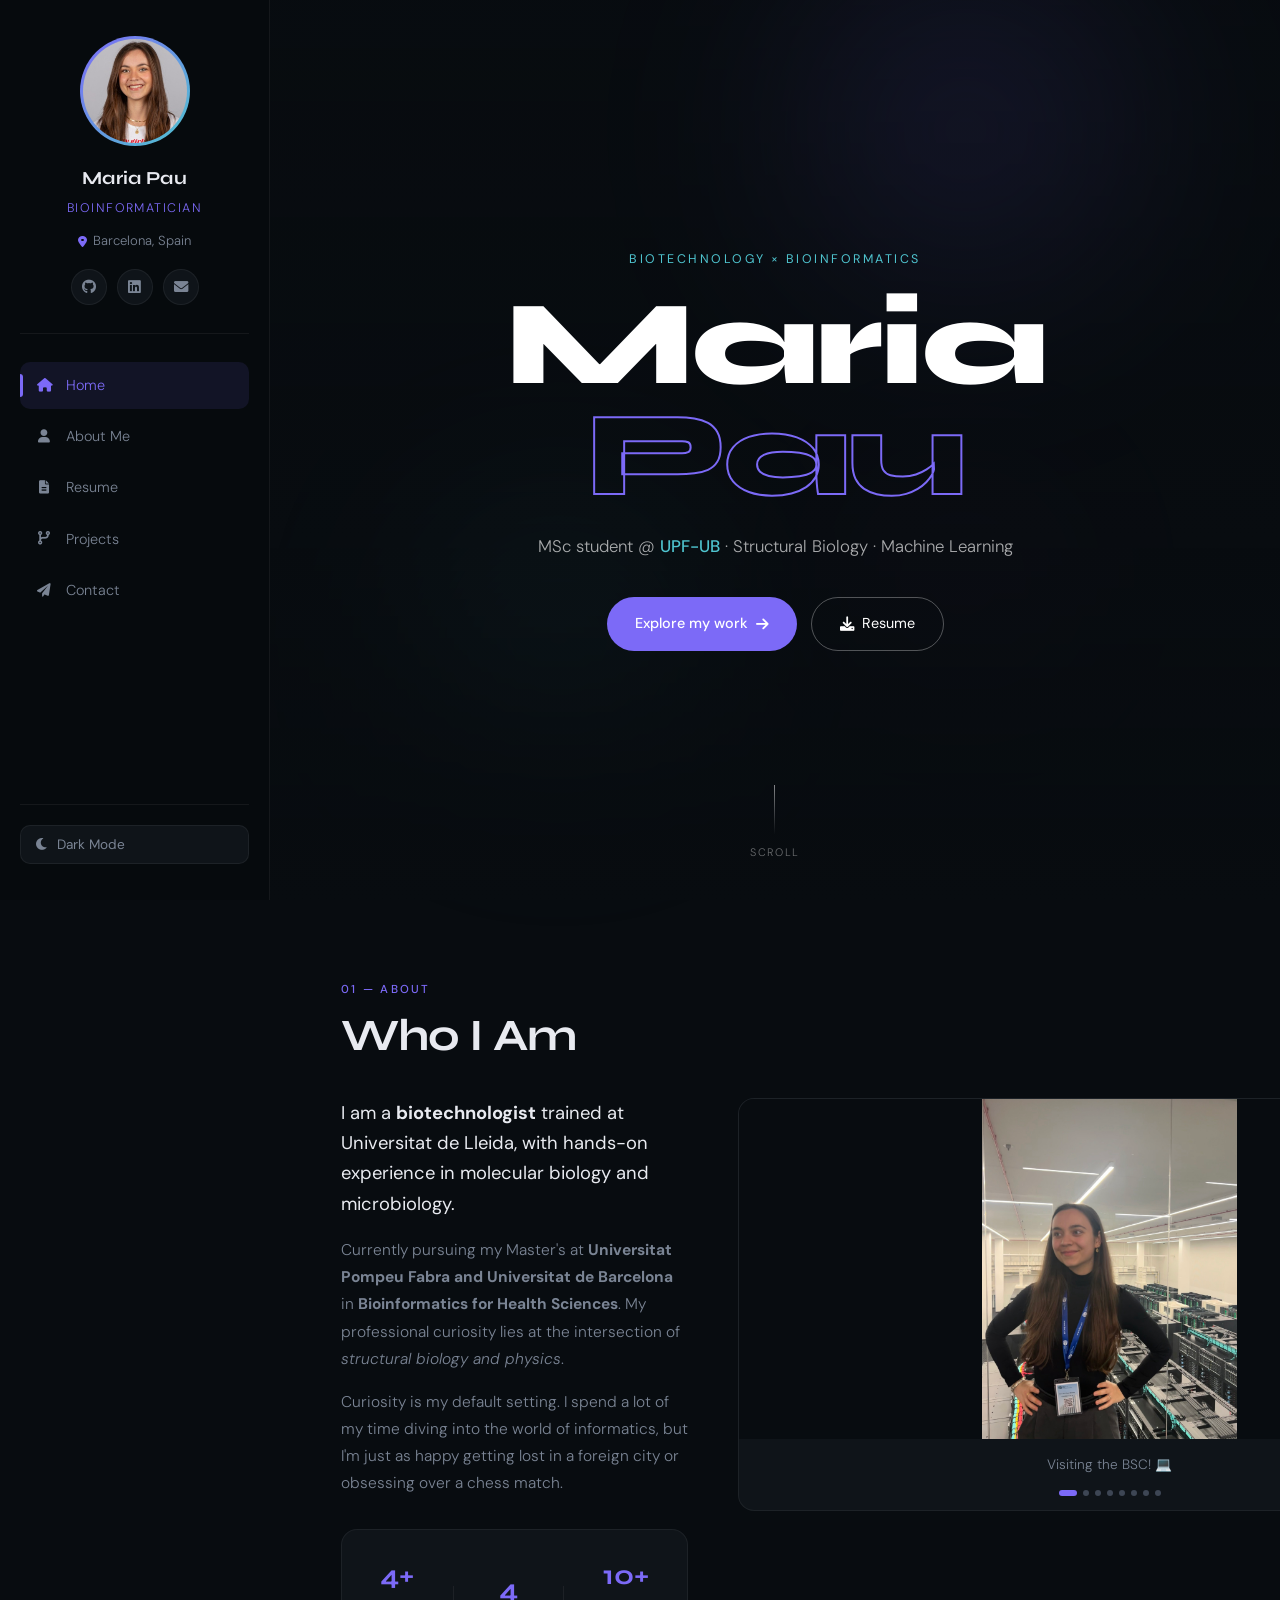
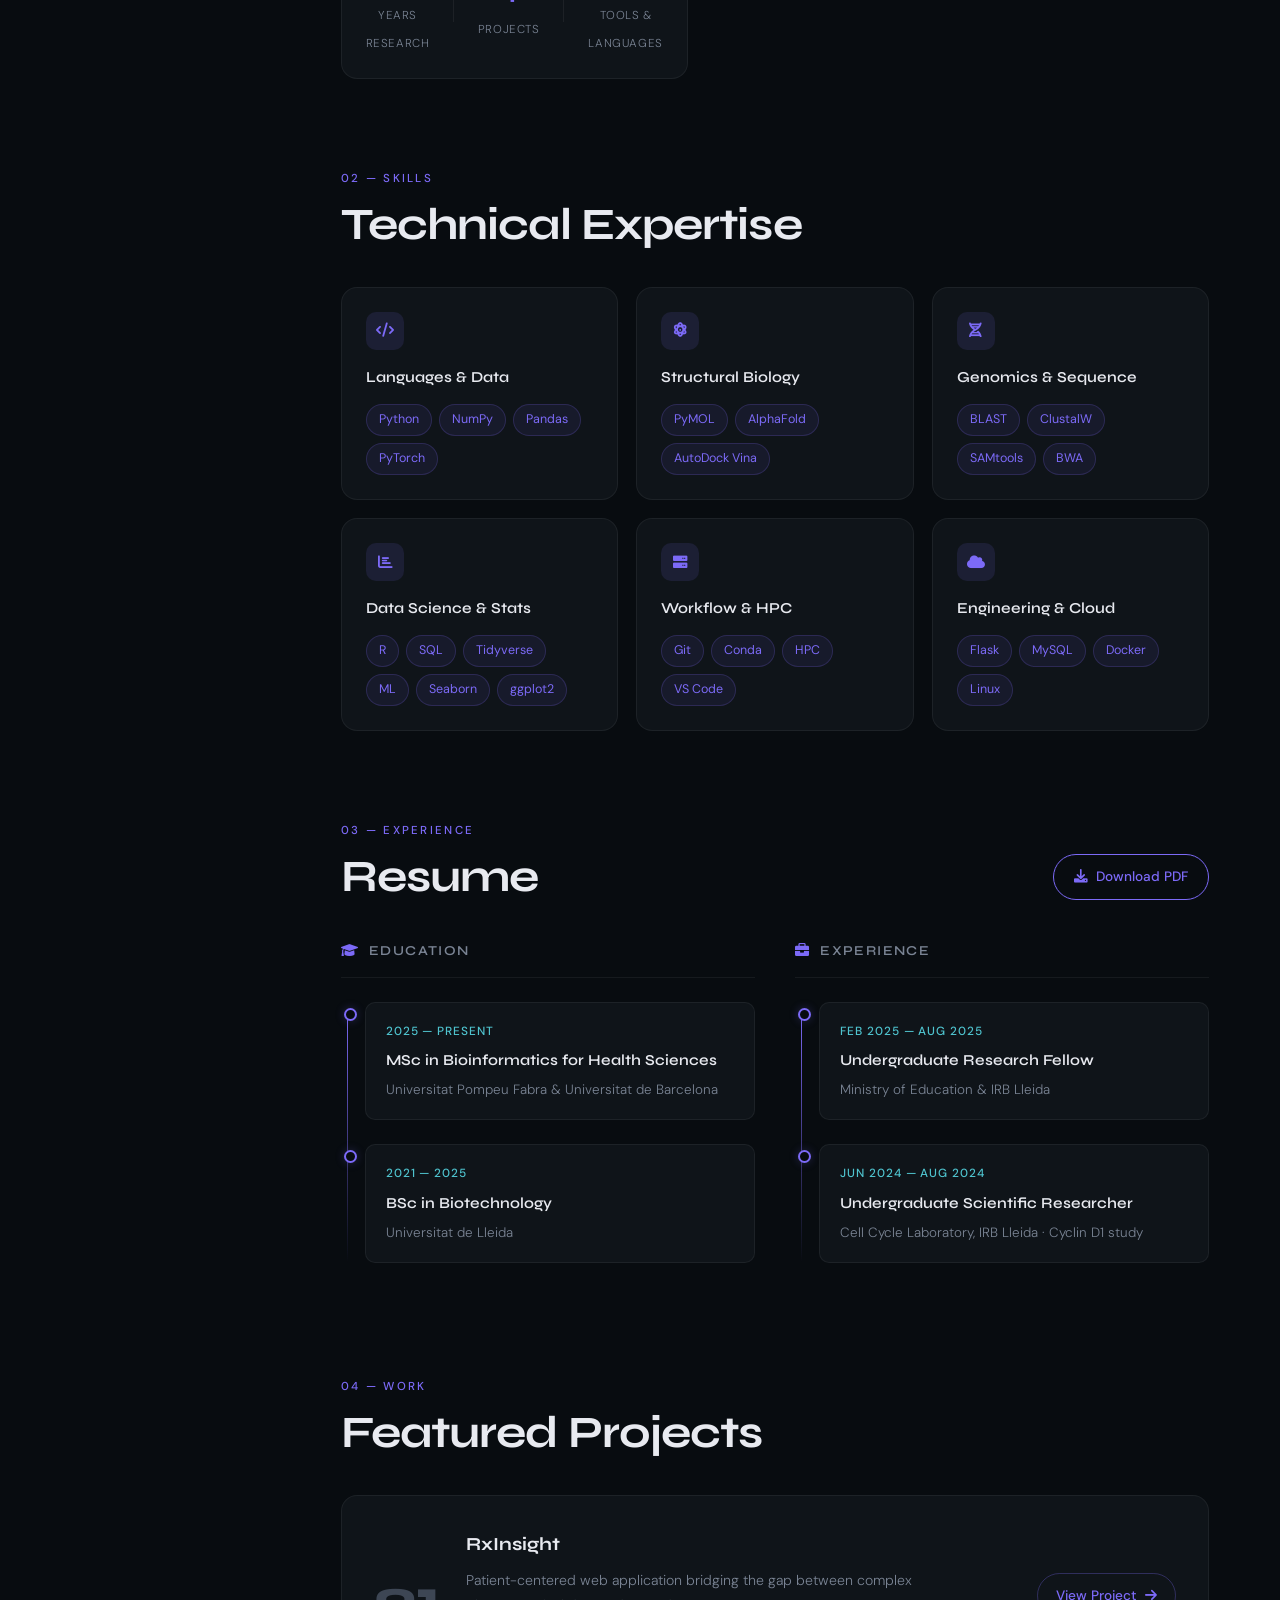
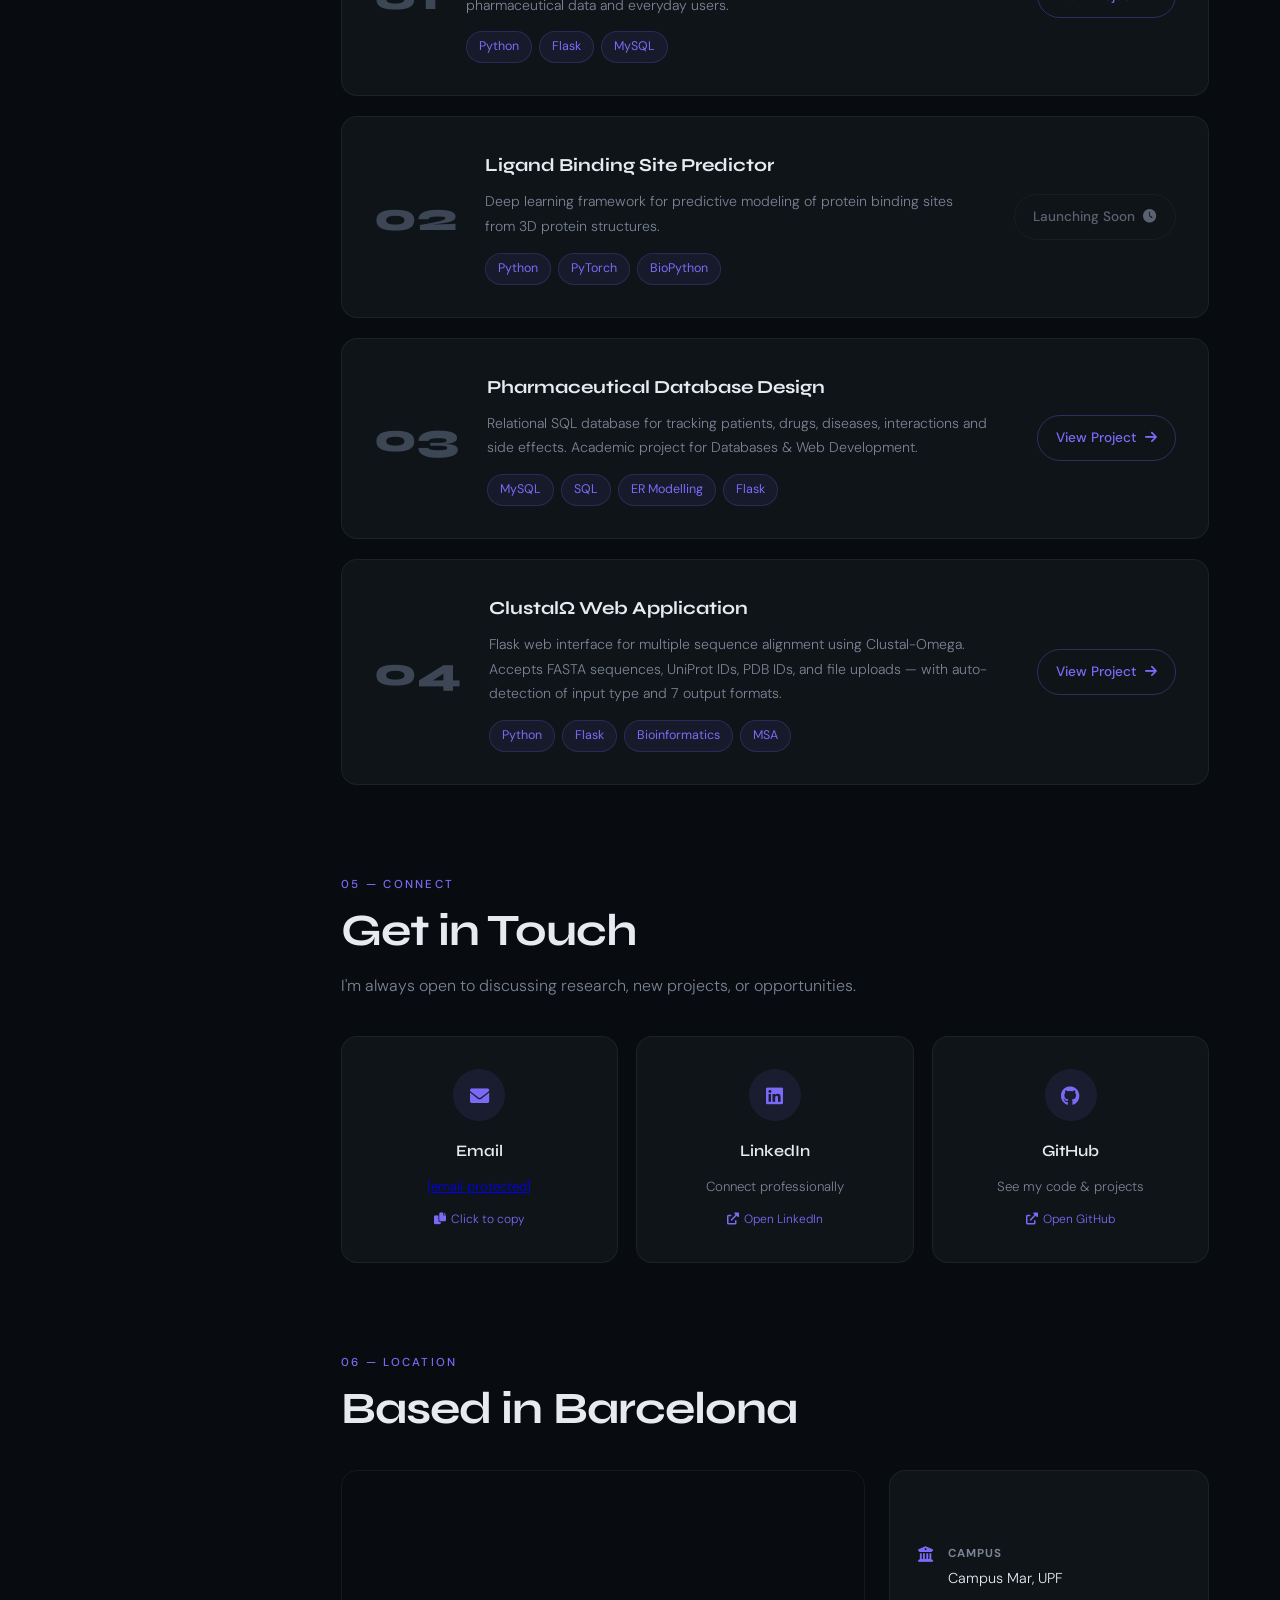
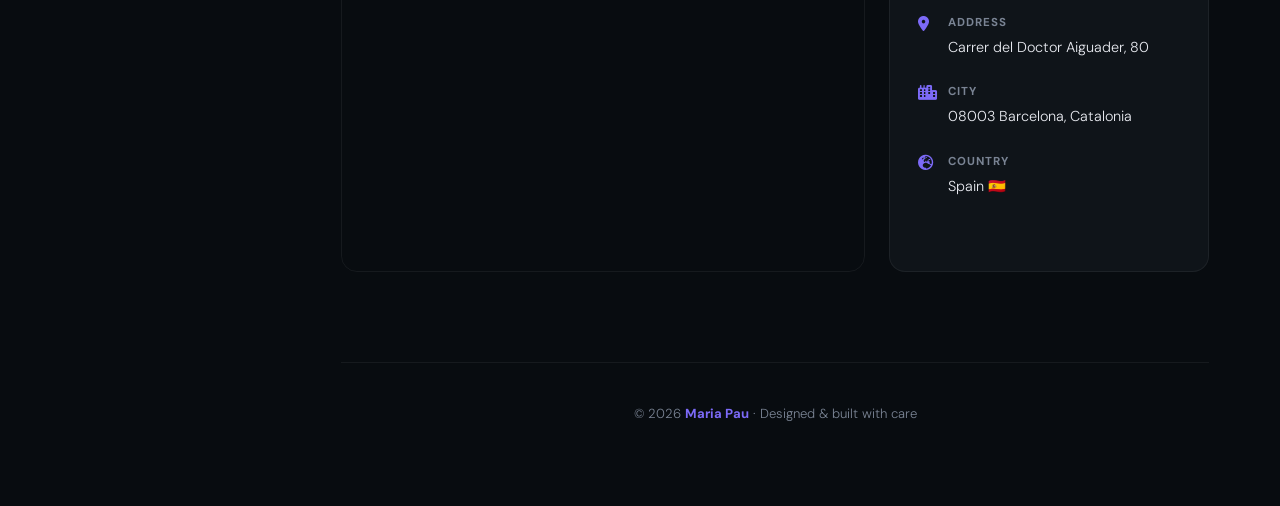
==== portfolio/index.html @ 2af737dd "added the clusta-omega project" ====
<!DOCTYPE html>
<html lang="en">
<head>
    <meta charset="UTF-8">
    <meta name="viewport" content="width=device-width, initial-scale=1">
    <meta name="description" content="Maria Pau - Biotechnologist & Bioinformatician Portfolio">
    <title>Maria Pau | Biotechnologist & Bioinformatician</title>
    <link rel="icon" href="data:image/svg+xml,<svg xmlns=%22http://www.w3.org/2000/svg%22 viewBox=%220 0 100 100%22><text y=%22.9em%22 font-size=%2290%22>🧬</text></svg>">
    <link rel="stylesheet" href="style.css">
    <link rel="stylesheet" href="https://cdnjs.cloudflare.com/ajax/libs/font-awesome/6.0.0/css/all.min.css">
    <link rel="preconnect" href="https://fonts.googleapis.com">
    <link href="https://fonts.googleapis.com/css2?family=Syne:wght@400;600;700;800&family=DM+Sans:ital,wght@0,300;0,400;0,500;1,300&display=swap" rel="stylesheet">
</head>
<body>

    <!-- Ambient background orbs -->
    <div class="bg-orb orb-1"></div>
    <div class="bg-orb orb-2"></div>
    <div class="bg-orb orb-3"></div>

    <aside class="sidebar">
        <div class="sidebar-header">
            <div class="avatar-ring">
                <img src="my-photo.jpg" alt="Maria Pau" class="nav-avatar">
            </div>
            <h2 class="sidebar-name">Maria Pau</h2>
            <p class="sidebar-title">Bioinformatician</p>

            <div class="sidebar-location">
                <i class="fas fa-map-marker-alt"></i>
                <span>Barcelona, Spain</span>
            </div>

            <div class="social-links">
                <a href="https://github.com/MariaPau03" target="_blank" title="GitHub" class="social-btn">
                    <i class="fab fa-github"></i>
                </a>
                <a href="https://linkedin.com/in/mariapau-pijoan-manresa" target="_blank" title="LinkedIn" class="social-btn">
                    <i class="fab fa-linkedin"></i>
                </a>
                <a href="/cdn-cgi/l/email-protection#224f43504b4352435762475a434f524e470c414d4f" title="Email" class="social-btn">
                    <i class="fas fa-envelope"></i>
                </a>
            </div>
        </div>

        <nav class="nav-menu">
            <ul>
                <li><a href="#about" class="nav-link active"><span class="nav-icon"><i class="fas fa-home"></i></span><span class="nav-label">Home</span></a></li>
                <li><a href="#about-bio" class="nav-link"><span class="nav-icon"><i class="fas fa-user"></i></span><span class="nav-label">About Me</span></a></li>
                <li><a href="#resume" class="nav-link"><span class="nav-icon"><i class="fas fa-file-alt"></i></span><span class="nav-label">Resume</span></a></li>
                <li><a href="#projects" class="nav-link"><span class="nav-icon"><i class="fas fa-code-branch"></i></span><span class="nav-label">Projects</span></a></li>
                <li><a href="#contact" class="nav-link"><span class="nav-icon"><i class="fas fa-paper-plane"></i></span><span class="nav-label">Contact</span></a></li>
            </ul>
        </nav>

        <div class="sidebar-footer">
            <button id="theme-toggle" aria-label="Toggle Light Mode">
                <i class="fas fa-moon"></i> <span>Dark Mode</span>
            </button>
        </div>
    </aside>

    <main class="content-area">

        <!-- HERO -->
        <section id="about" class="hero-full">
            <div class="hero-overlay"></div>
            <div class="hero-text-center">
                <div class="hero-eyebrow">Biotechnology × Bioinformatics</div>
                <h1>Maria<br><span class="name-accent">Pau</span></h1>
                <p class="hero-sub">MSc student @ <span class="highlight-text">UPF-UB</span> · Structural Biology · Machine Learning</p>
                <div class="hero-cta-row">
                    <a href="#about-bio" class="cta-primary">Explore my work <i class="fas fa-arrow-right"></i></a>
                    <a href="./Maria_Pau_Resume.pdf" download class="cta-secondary"><i class="fas fa-download"></i> Resume</a>
                </div>
            </div>
            <div class="scroll-indicator">
                <div class="scroll-line"></div>
                <span>scroll</span>
            </div>
        </section>

        <div class="content-wrapper">

            <!-- ABOUT -->
            <section id="about-bio" class="section reveal">
                <div class="section-label">01 — About</div>
                <h2 class="section-title">Who I Am</h2>

                <div class="about-layout">
                    <div class="about-text">
                        <p class="lead-text">I am a <strong>biotechnologist</strong> trained at Universitat de Lleida, with hands-on experience in molecular biology and microbiology.</p>
                        <p>Currently pursuing my Master's at <strong>Universitat Pompeu Fabra and Universitat de Barcelona</strong> in <strong>Bioinformatics for Health Sciences</strong>. My professional curiosity lies at the intersection of <em>structural biology and physics</em>.</p>
                        <p>Curiosity is my default setting. I spend a lot of my time diving into the world of informatics, but I'm just as happy getting lost in a foreign city or obsessing over a chess match.</p>

                        <div class="about-stats">
                            <div class="stat-item">
                                <span class="stat-num">4+</span>
                                <span class="stat-label">Years Research</span>
                            </div>
                            <div class="stat-divider"></div>
                            <div class="stat-item">
                                <span class="stat-num">4</span>
                                <span class="stat-label">Projects</span>
                            </div>
                            <div class="stat-divider"></div>
                            <div class="stat-item">
                                <span class="stat-num">10+</span>
                                <span class="stat-label">Tools & Languages</span>
                            </div>
                        </div>
                    </div>

                    <div class="about-slideshow">
                        <div class="slideshow-container">
                            <div class="slideshow-wrapper" id="slide-track">
                                <div class="mySlides"><img src="BSCs.jpg" alt="BSC"><div class="slide-caption">Visiting the BSC! 💻</div></div>
                                <div class="mySlides"><img src="finland2.jpg" alt="Finland"><div class="slide-caption">Exploring new cities 🇫🇮</div></div>
                                <div class="mySlides"><img src="Sports1.JPG" alt="Trail"><div class="slide-caption">Trail Running 🏃🏽‍♀️</div></div>
                                <div class="mySlides"><img src="Sports3.jpg" alt="10k"><div class="slide-caption">10k race in Manresa</div></div>
                                <div class="mySlides"><img src="class.JPG" alt="Graduation"><div class="slide-caption">Graduation day! 🎓</div></div>
                                <div class="mySlides"><img src="Nature3.jpg" alt="Ordesa"><div class="slide-caption">Cascada de la Cola de Caballo</div></div>
                                <div class="mySlides"><img src="Nature.jpg" alt="Ordesa"><div class="slide-caption">Ordesa y Monte Perdido</div></div>
                                <div class="mySlides"><img src="Natue2.jpg" alt="Mushrooms"><div class="slide-caption">Some cute mushrooms 🍄</div></div>
                            </div>
                            <div class="slide-dots" id="slide-dots"></div>
                        </div>
                    </div>
                </div>
            </section>

            <!-- SKILLS -->
            <section class="section reveal">
                <div class="section-label">02 — Skills</div>
                <h2 class="section-title">Technical Expertise</h2>
                <div class="skills-container">

                    <div class="skill-card">
                        <div class="skill-card-icon"><i class="fas fa-code"></i></div>
                        <h4>Languages & Data</h4>
                        <div class="tags">
                            <span>Python</span><span>NumPy</span><span>Pandas</span><span>PyTorch</span>
                        </div>
                    </div>

                    <div class="skill-card">
                        <div class="skill-card-icon"><i class="fas fa-atom"></i></div>
                        <h4>Structural Biology</h4>
                        <div class="tags">
                            <span>PyMOL</span><span>AlphaFold</span><span>AutoDock Vina</span>
                        </div>
                    </div>

                    <div class="skill-card">
                        <div class="skill-card-icon"><i class="fas fa-dna"></i></div>
                        <h4>Genomics & Sequence</h4>
                        <div class="tags">
                            <span>BLAST</span><span>ClustalW</span><span>SAMtools</span><span>BWA</span>
                        </div>
                    </div>

                    <div class="skill-card">
                        <div class="skill-card-icon"><i class="fas fa-chart-bar"></i></div>
                        <h4>Data Science & Stats</h4>
                        <div class="tags">
                            <span>R</span><span>SQL</span><span>Tidyverse</span><span>ML</span><span>Seaborn</span><span>ggplot2</span>
                        </div>
                    </div>

                    <div class="skill-card">
                        <div class="skill-card-icon"><i class="fas fa-server"></i></div>
                        <h4>Workflow & HPC</h4>
                        <div class="tags">
                            <span>Git</span><span>Conda</span><span>HPC</span><span>VS Code</span>
                        </div>
                    </div>

                    <div class="skill-card">
                        <div class="skill-card-icon"><i class="fas fa-cloud"></i></div>
                        <h4>Engineering & Cloud</h4>
                        <div class="tags">
                            <span>Flask</span><span>MySQL</span><span>Docker</span><span>Linux</span>
                        </div>
                    </div>

                </div>
            </section>

            <!-- RESUME -->
            <section id="resume" class="section reveal">
                <div class="section-label">03 — Experience</div>
                <div class="section-header-row">
                    <h2 class="section-title">Resume</h2>
                    <a href="./Maria_Pau_Resume.pdf" target="_blank" download class="download-btn">
                        <i class="fas fa-download"></i> Download PDF
                    </a>
                </div>

                <div class="resume-grid">
                    <div class="resume-column">
                        <h3 class="resume-category"><i class="fas fa-graduation-cap"></i> Education</h3>
                        <div class="timeline">
                            <div class="timeline-item">
                                <div class="timeline-dot"></div>
                                <div class="timeline-content">
                                    <span class="timeline-date">2025 — Present</span>
                                    <h4>MSc in Bioinformatics for Health Sciences</h4>
                                    <p>Universitat Pompeu Fabra & Universitat de Barcelona</p>
                                </div>
                            </div>
                            <div class="timeline-item">
                                <div class="timeline-dot"></div>
                                <div class="timeline-content">
                                    <span class="timeline-date">2021 — 2025</span>
                                    <h4>BSc in Biotechnology</h4>
                                    <p>Universitat de Lleida</p>
                                </div>
                            </div>
                        </div>
                    </div>

                    <div class="resume-column">
                        <h3 class="resume-category"><i class="fas fa-briefcase"></i> Experience</h3>
                        <div class="timeline">
                            <div class="timeline-item">
                                <div class="timeline-dot"></div>
                                <div class="timeline-content">
                                    <span class="timeline-date">Feb 2025 — Aug 2025</span>
                                    <h4>Undergraduate Research Fellow</h4>
                                    <p>Ministry of Education & IRB Lleida</p>
                                </div>
                            </div>
                            <div class="timeline-item">
                                <div class="timeline-dot"></div>
                                <div class="timeline-content">
                                    <span class="timeline-date">Jun 2024 — Aug 2024</span>
                                    <h4>Undergraduate Scientific Researcher</h4>
                                    <p>Cell Cycle Laboratory, IRB Lleida · Cyclin D1 study</p>
                                </div>
                            </div>
                        </div>
                    </div>
                </div>
            </section>

            <!-- PROJECTS -->
            <section id="projects" class="section reveal">
                <div class="section-label">04 — Work</div>
                <h2 class="section-title">Featured Projects</h2>

                <div class="project-grid">
                    <a href="project-rxinsight.html" class="project-card project-card--link">
                        <div class="project-number">01</div>
                        <div class="project-body">
                            <h3>RxInsight</h3>
                            <p>Patient-centered web application bridging the gap between complex pharmaceutical data and everyday users.</p>
                            <div class="tags">
                                <span>Python</span><span>Flask</span><span>MySQL</span>
                            </div>
                        </div>
                        <span class="project-link">View Project <i class="fas fa-arrow-right"></i></span>
                    </a>

                    <a href="project-ligand.html" class="project-card project-card--link">
                        <div class="project-number">02</div>
                        <div class="project-body">
                            <h3>Ligand Binding Site Predictor</h3>
                            <p>Deep learning framework for predictive modeling of protein binding sites from 3D protein structures.</p>
                            <div class="tags">
                                <span>Python</span><span>PyTorch</span><span>BioPython</span>
                            </div>
                        </div>
                        <span class="project-link project-soon">Launching Soon <i class="fas fa-clock"></i></span>
                    </a>

                    <a href="project-database.html" class="project-card project-card--link">
                        <div class="project-number">03</div>
                        <div class="project-body">
                            <h3>Pharmaceutical Database Design</h3>
                            <p>Relational SQL database for tracking patients, drugs, diseases, interactions and side effects. Academic project for Databases &amp; Web Development.</p>
                            <div class="tags">
                                <span>MySQL</span><span>SQL</span><span>ER Modelling</span><span>Flask</span>
                            </div>
                        </div>
                        <span class="project-link">View Project <i class="fas fa-arrow-right"></i></span>
                    </a>

                    <a href="project-clustal.html" class="project-card project-card--link">
                        <div class="project-number">04</div>
                        <div class="project-body">
                            <h3>ClustalΩ Web Application</h3>
                            <p>Flask web interface for multiple sequence alignment using Clustal-Omega. Accepts FASTA sequences, UniProt IDs, PDB IDs, and file uploads — with auto-detection of input type and 7 output formats.</p>
                            <div class="tags">
                                <span>Python</span><span>Flask</span><span>Bioinformatics</span><span>MSA</span>
                            </div>
                        </div>
                        <span class="project-link">View Project <i class="fas fa-arrow-right"></i></span>
                    </a>
                </div>
            </section>

            <!-- CONTACT -->
            <section id="contact" class="section reveal">
                <div class="section-label">05 — Connect</div>
                <h2 class="section-title">Get in Touch</h2>
                <p class="section-sub">I'm always open to discussing research, new projects, or opportunities.</p>

                <div class="contact-grid">
                    <div class="contact-card" onclick="copyEmail()" id="copy-card" style="cursor:pointer;">
                        <div class="contact-icon"><i class="fas fa-envelope"></i></div>
                        <h3>Email</h3>
                        <p id="email-address"><a href="/cdn-cgi/l/email-protection" class="__cf_email__" data-cfemail="92fff3e0fbf3e2f3e7bce2fbf8fdf3fcd2f5fff3fbfebcf1fdff">[email&#160;protected]</a></p>
                        <span class="copy-hint"><i class="fas fa-copy"></i> Click to copy</span>
                    </div>

                    <a href="https://linkedin.com/in/mariapau-pijoan-manresa" target="_blank" class="contact-card">
                        <div class="contact-icon"><i class="fab fa-linkedin"></i></div>
                        <h3>LinkedIn</h3>
                        <p>Connect professionally</p>
                        <span class="copy-hint"><i class="fas fa-external-link-alt"></i> Open LinkedIn</span>
                    </a>

                    <a href="https://github.com/MariaPau03" target="_blank" class="contact-card">
                        <div class="contact-icon"><i class="fab fa-github"></i></div>
                        <h3>GitHub</h3>
                        <p>See my code & projects</p>
                        <span class="copy-hint"><i class="fas fa-external-link-alt"></i> Open GitHub</span>
                    </a>
                </div>
            </section>

            <!-- LOCATION -->
            <section id="location" class="section reveal">
                <div class="section-label">06 — Location</div>
                <h2 class="section-title">Based in Barcelona</h2>

                <div class="location-container">
                    <div class="map-box">
                        <iframe
                            src="https://www.google.com/maps/embed?pb=!1m18!1m12!1m3!1d5987.055779157803!2d2.193996500000005!3d41.38434090000002!2m3!1f0!2f0!3f0!3m2!1i1024!2i768!4f13.1!3m3!1m2!1s0x12a4a3066fae4383%3A0x3eaa5510860b1d90!2sCampus%20Universitari%20Mar!5e0!3m2!1sca!2ses!4v1771239968790!5m2!1sca!2ses"
                            width="100%"
                            height="400"
                            style="border:0;"
                            allowfullscreen=""
                            loading="lazy"
                            referrerpolicy="no-referrer-when-downgrade">
                        </iframe>
                    </div>

                    <div class="address-card">
                        <div class="address-item">
                            <i class="fas fa-university"></i>
                            <div>
                                <h4>Campus</h4>
                                <p>Campus Mar, UPF</p>
                            </div>
                        </div>
                        <div class="address-item">
                            <i class="fas fa-map-marker-alt"></i>
                            <div>
                                <h4>Address</h4>
                                <p>Carrer del Doctor Aiguader, 80</p>
                            </div>
                        </div>
                        <div class="address-item">
                            <i class="fas fa-city"></i>
                            <div>
                                <h4>City</h4>
                                <p>08003 Barcelona, Catalonia</p>
                            </div>
                        </div>
                        <div class="address-item">
                            <i class="fas fa-globe-europe"></i>
                            <div>
                                <h4>Country</h4>
                                <p>Spain 🇪🇸</p>
                            </div>
                        </div>
                    </div>
                </div>
            </section>

            <footer class="footer">
                <p>© 2026 <strong>Maria Pau</strong> · Designed &amp; built with care</p>
            </footer>

        </div><!-- end content-wrapper -->
    </main>

    <script src="script.js"></script>
</body>
</html>
---- portfolio/style.css ----
@import url('https://fonts.googleapis.com/css2?family=Syne:wght@400;600;700;800&family=DM+Sans:ital,opsz,wght@0,9..40,300;0,9..40,400;0,9..40,500;1,9..40,300&display=swap');

/* =============================================
   MARIA PAU — PORTFOLIO STYLESHEET
   Aesthetic: Refined dark science / editorial
   Fonts: Syne (display) + DM Sans (body)
============================================= */

/* 1. Variables & Reset */
:root {
    --bg: #080c10;
    --sidebar-bg: #060a0d;
    --card-bg: #0f1419;
    --card-border: rgba(255,255,255,0.06);
    --accent: #7c6af7;
    --accent-2: #4fc4cf;
    --accent-glow: rgba(124, 106, 247, 0.25);
    --accent-glow-2: rgba(79, 196, 207, 0.15);
    --text: #e8eaf0;
    --text-dim: #7a8494;
    --text-dimmer: #3d4654;
    --sidebar-w: 270px;
    --radius: 16px;
    --radius-sm: 10px;
    --transition: 0.3s cubic-bezier(0.4, 0, 0.2, 1);
}

.light-theme {
    --bg: #f2f4f8;
    --sidebar-bg: #e8eaf0;
    --card-bg: #ffffff;
    --card-border: rgba(0,0,0,0.07);
    --text: #111418;
    --text-dim: #555e6e;
    --text-dimmer: #b0b8c6;
    --accent-glow: rgba(124, 106, 247, 0.12);
}


*, *::before, *::after { margin: 0; padding: 0; box-sizing: border-box; }

html { scroll-behavior: smooth; }

body {
    background-color: var(--bg);
    color: var(--text);
    font-family: 'DM Sans', sans-serif;
    font-weight: 300;
    line-height: 1.75;
    display: flex;
    min-height: 100vh;
    overflow-x: hidden;
    transition: background-color 0.4s, color 0.4s;
}

/* 2. Ambient Orbs */
.bg-orb {
    position: fixed;
    border-radius: 50%;
    filter: blur(90px);
    pointer-events: none;
    z-index: 0;
    opacity: 0.35;
    transition: opacity 0.4s;
}
.orb-1 { width: 500px; height: 500px; background: radial-gradient(circle, var(--accent) 0%, transparent 70%); top: -120px; right: 5%; }
.orb-2 { width: 350px; height: 350px; background: radial-gradient(circle, var(--accent-2) 0%, transparent 70%); bottom: 10%; left: 30%; }
.orb-3 { width: 250px; height: 250px; background: radial-gradient(circle, #e040fb 0%, transparent 70%); top: 50%; right: 15%; opacity: 0.15; }
.light-theme .bg-orb { opacity: 0.12; }

/* 3. Sidebar */
.sidebar {
    width: var(--sidebar-w);
    height: 100vh;
    background: var(--sidebar-bg);
    position: fixed;
    top: 0; left: 0;
    border-right: 1px solid var(--card-border);
    padding: 36px 20px;
    display: flex;
    flex-direction: column;
    z-index: 100;
    transition: background 0.4s;
}

.sidebar-header {
    text-align: center;
    padding-bottom: 28px;
    border-bottom: 1px solid var(--card-border);
}

.avatar-ring {
    width: 110px;
    height: 110px;
    border-radius: 50%;
    padding: 3px;
    background: linear-gradient(135deg, var(--accent), var(--accent-2));
    margin: 0 auto 16px;
}
.nav-avatar {
    width: 100%;
    height: 100%;
    border-radius: 50%;
    object-fit: cover;
    display: block;
    background: var(--card-bg);
}

.sidebar-name {
    font-family: 'Syne', sans-serif;
    font-weight: 700;
    font-size: 1.15rem;
    letter-spacing: 0.02em;
    color: var(--text);
}

.sidebar-title {
    font-size: 0.78rem;
    color: var(--accent);
    letter-spacing: 0.12em;
    text-transform: uppercase;
    margin: 4px 0 10px;
}

.sidebar-location {
    display: flex;
    align-items: center;
    justify-content: center;
    gap: 6px;
    color: var(--text-dim);
    font-size: 0.82rem;
    margin-bottom: 16px;
}
.sidebar-location i { color: var(--accent); font-size: 0.75rem; }

.social-links {
    display: flex;
    justify-content: center;
    gap: 10px;
}
.social-btn {
    width: 36px;
    height: 36px;
    display: flex;
    align-items: center;
    justify-content: center;
    border-radius: 50%;
    background: var(--card-bg);
    border: 1px solid var(--card-border);
    color: var(--text-dim);
    font-size: 0.9rem;
    text-decoration: none;
    transition: var(--transition);
}
.social-btn:hover {
    background: var(--accent);
    color: white;
    border-color: transparent;
    transform: translateY(-2px);
    box-shadow: 0 4px 14px var(--accent-glow);
}

/* Nav */
.nav-menu { flex: 1; padding-top: 28px; }
.nav-menu ul { list-style: none; display: flex; flex-direction: column; gap: 4px; }
.nav-link {
    text-decoration: none;
    color: var(--text-dim);
    display: flex;
    align-items: center;
    gap: 12px;
    padding: 11px 14px;
    border-radius: var(--radius-sm);
    transition: var(--transition);
    font-size: 0.9rem;
    position: relative;
}
.nav-link .nav-icon {
    width: 20px;
    text-align: center;
    font-size: 0.85rem;
}
.nav-link:hover, .nav-link.active {
    background: rgba(124, 106, 247, 0.1);
    color: var(--accent);
}
.nav-link.active::before {
    content: '';
    position: absolute;
    left: 0;
    top: 25%;
    height: 50%;
    width: 3px;
    background: var(--accent);
    border-radius: 0 3px 3px 0;
}

.sidebar-footer { padding-top: 20px; border-top: 1px solid var(--card-border); }
#theme-toggle {
    width: 100%;
    background: var(--card-bg);
    border: 1px solid var(--card-border);
    color: var(--text-dim);
    padding: 10px 14px;
    border-radius: var(--radius-sm);
    cursor: pointer;
    font-family: 'DM Sans', sans-serif;
    font-size: 0.85rem;
    display: flex;
    align-items: center;
    gap: 8px;
    transition: var(--transition);
}
#theme-toggle:hover {
    background: rgba(124, 106, 247, 0.1);
    color: var(--accent);
    border-color: var(--accent);
}

/* 4. Content Area */
.content-area {
    margin-left: var(--sidebar-w);
    flex: 1;
    position: relative;
    z-index: 1;
    overflow-x: hidden;
}

/* 5. Hero */
.hero-full {
    position: relative;
    height: 100vh;
    min-height: 600px;
    background: url('Sports2.jpg') no-repeat center center / cover;
    display: flex;
    flex-direction: column;
    align-items: center;
    justify-content: center;
    text-align: center;
    overflow: hidden;
}
.hero-overlay {
    position: absolute;
    inset: 0;
    background: linear-gradient(
        to bottom,
        rgba(8, 12, 16, 0.55) 0%,
        rgba(8, 12, 16, 0.75) 60%,
        rgba(8, 12, 16, 1) 100%
    );
}

.hero-text-center {
    position: relative;
    z-index: 2;
    max-width: 700px;
    width: 100%;
    padding: 0 30px;
    animation: heroFadeIn 1.1s ease forwards;
}
@keyframes heroFadeIn {
    from { opacity: 0; transform: translateY(30px); }
    to { opacity: 1; transform: translateY(0); }
}

.hero-eyebrow {
    font-size: 0.78rem;
    letter-spacing: 0.2em;
    text-transform: uppercase;
    color: var(--accent-2);
    margin-bottom: 18px;
    font-weight: 400;
}

.hero-text-center h1 {
    font-family: 'Syne', sans-serif;
    font-size: clamp(4rem, 10vw, 7.5rem);
    font-weight: 800;
    line-height: 0.92;
    letter-spacing: -0.03em;
    color: #ffffff;
    margin-bottom: 22px;
}
.name-accent {
    -webkit-text-stroke: 2px var(--accent);
    color: transparent;
    display: block;
}

.hero-sub {
    font-size: 1.05rem;
    color: rgba(255,255,255,0.65);
    margin-bottom: 36px;
    font-weight: 300;
}
.highlight-text {
    color: var(--accent-2);
    font-weight: 500;
}

.hero-cta-row { display: flex; gap: 14px; justify-content: center; flex-wrap: wrap; }

.cta-primary {
    background: var(--accent);
    color: white;
    padding: 13px 28px;
    border-radius: 100px;
    text-decoration: none;
    font-size: 0.9rem;
    font-weight: 500;
    transition: var(--transition);
    display: flex;
    align-items: center;
    gap: 8px;
}
.cta-primary:hover {
    transform: translateY(-2px);
    box-shadow: 0 8px 24px var(--accent-glow);
    background: #9580ff;
}

.cta-secondary {
    background: transparent;
    color: white;
    border: 1px solid rgba(255,255,255,0.3);
    padding: 13px 28px;
    border-radius: 100px;
    text-decoration: none;
    font-size: 0.9rem;
    font-weight: 400;
    transition: var(--transition);
    display: flex;
    align-items: center;
    gap: 8px;
    backdrop-filter: blur(8px);
}
.cta-secondary:hover {
    border-color: white;
    background: rgba(255,255,255,0.08);
}

/* Scroll indicator */
.scroll-indicator {
    position: absolute;
    bottom: 38px;
    z-index: 2;
    display: flex;
    flex-direction: column;
    align-items: center;
    gap: 8px;
    color: rgba(255,255,255,0.4);
    font-size: 0.68rem;
    letter-spacing: 0.15em;
    text-transform: uppercase;
    animation: fadeInUp 1.5s 1s ease both;
}
.scroll-line {
    width: 1px;
    height: 50px;
    background: linear-gradient(to bottom, rgba(255,255,255,0.5), transparent);
    animation: scrollPulse 2s infinite;
}
@keyframes scrollPulse {
    0%, 100% { transform: scaleY(1); opacity: 0.5; }
    50% { transform: scaleY(0.7); opacity: 1; }
}
@keyframes fadeInUp {
    from { opacity: 0; transform: translateY(10px); }
    to { opacity: 1; transform: translateY(0); }
}

/* 6. Content Wrapper */
.content-wrapper {
    padding: 80px 7% 60px;
    max-width: 1200px;
    margin: 0 auto;
    display: flex;
    flex-direction: column;
    gap: 90px;
}

/* 7. Section Base */
.section-label {
    font-size: 0.72rem;
    letter-spacing: 0.2em;
    text-transform: uppercase;
    color: var(--accent);
    margin-bottom: 10px;
    font-weight: 500;
}

.section-title {
    font-family: 'Syne', sans-serif;
    font-size: clamp(1.8rem, 4vw, 2.8rem);
    font-weight: 700;
    color: var(--text);
    letter-spacing: -0.02em;
    margin-bottom: 36px;
    line-height: 1.15;
}

.section-sub {
    color: var(--text-dim);
    font-size: 1rem;
    margin-top: -20px;
    margin-bottom: 36px;
}

/* Reveal animation */
.reveal {
    opacity: 0;
    transform: translateY(28px);
    transition: opacity 0.7s ease, transform 0.7s ease;
}
.reveal.visible {
    opacity: 1;
    transform: translateY(0);
}

/* 8. About Layout */
.about-layout {
    display: grid;
    grid-template-columns: 1fr 1fr;
    gap: 50px;
    align-items: start;
}

.about-text .lead-text {
    font-size: 1.15rem;
    color: var(--text);
    font-weight: 400;
    margin-bottom: 18px;
    line-height: 1.65;
}

.about-text p {
    color: var(--text-dim);
    margin-bottom: 16px;
    font-size: 0.97rem;
}

.about-stats {
    display: flex;
    align-items: center;
    gap: 24px;
    margin-top: 32px;
    padding: 22px 24px;
    background: var(--card-bg);
    border: 1px solid var(--card-border);
    border-radius: var(--radius);
}
.stat-item { text-align: center; }
.stat-num {
    display: block;
    font-family: 'Syne', sans-serif;
    font-size: 1.7rem;
    font-weight: 700;
    color: var(--accent);
}
.stat-label {
    font-size: 0.72rem;
    color: var(--text-dim);
    letter-spacing: 0.05em;
    text-transform: uppercase;
}
.stat-divider {
    width: 1px;
    height: 36px;
    background: var(--card-border);
}

/* Slideshow */
.about-slideshow { }
.slideshow-container {
    border-radius: var(--radius);
    overflow: hidden;
    border: 1px solid var(--card-border);
    background: var(--card-bg);
    position: relative;
}
.slideshow-wrapper {
    display: flex;
    transition: transform 0.9s cubic-bezier(0.45, 0, 0.55, 1);
}
.mySlides {
    flex: 0 0 100%;
    display: flex;
    flex-direction: column;
}
.mySlides img {
    width: 100%;
    height: 340px;
    object-fit: contain;
    display: block;
    background-color: #080c10;
}

.light-theme .mySlides img {
    background-color: #e8eaf0;
}
.slide-caption {
    padding: 14px 18px;
    font-size: 0.85rem;
    color: var(--text-dim);
    text-align: center;
}
.slide-dots {
    display: flex;
    justify-content: center;
    gap: 6px;
    padding: 0 18px 14px;
}
.dot {
    width: 6px;
    height: 6px;
    border-radius: 50%;
    background: var(--text-dimmer);
    cursor: pointer;
    transition: var(--transition);
}
.dot.active {
    background: var(--accent);
    width: 18px;
    border-radius: 3px;
}

/* 9. Skills */
.skills-container {
    display: grid;
    grid-template-columns: repeat(auto-fill, minmax(270px, 1fr));
    gap: 18px;
}

.skill-card {
    background: var(--card-bg);
    border: 1px solid var(--card-border);
    border-radius: var(--radius);
    padding: 24px;
    transition: var(--transition);
    position: relative;
    overflow: hidden;
}
.skill-card::before {
    content: '';
    position: absolute;
    top: 0; left: 0; right: 0;
    height: 2px;
    background: linear-gradient(to right, var(--accent), var(--accent-2));
    opacity: 0;
    transition: var(--transition);
}
.skill-card:hover { transform: translateY(-4px); border-color: rgba(124,106,247,0.3); }
.skill-card:hover::before { opacity: 1; }

.skill-card-icon {
    width: 38px;
    height: 38px;
    background: rgba(124, 106, 247, 0.12);
    border-radius: 10px;
    display: flex;
    align-items: center;
    justify-content: center;
    color: var(--accent);
    font-size: 0.9rem;
    margin-bottom: 14px;
}

.skill-card h4 {
    font-family: 'Syne', sans-serif;
    font-size: 0.95rem;
    font-weight: 600;
    color: var(--text);
    margin-bottom: 14px;
}

.tags {
    display: flex;
    flex-wrap: wrap;
    gap: 7px;
}
.tags span {
    background: rgba(124, 106, 247, 0.08);
    color: var(--accent);
    border: 1px solid rgba(124, 106, 247, 0.2);
    padding: 4px 12px;
    border-radius: 100px;
    font-size: 0.78rem;
    font-weight: 400;
    transition: var(--transition);
}
.tags span:hover {
    background: rgba(124, 106, 247, 0.18);
}

/* 10. Resume */
.section-header-row {
    display: flex;
    align-items: center;
    justify-content: space-between;
    flex-wrap: wrap;
    gap: 16px;
    margin-bottom: 36px;
}
.section-header-row .section-title { margin-bottom: 0; }

.download-btn {
    display: flex;
    align-items: center;
    gap: 8px;
    background: transparent;
    border: 1px solid var(--accent);
    color: var(--accent);
    padding: 10px 20px;
    border-radius: 100px;
    text-decoration: none;
    font-size: 0.85rem;
    font-weight: 500;
    transition: var(--transition);
    white-space: nowrap;
}
.download-btn:hover {
    background: var(--accent);
    color: white;
    box-shadow: 0 4px 16px var(--accent-glow);
}

.resume-grid {
    display: grid;
    grid-template-columns: 1fr 1fr;
    gap: 40px;
}
.resume-category {
    font-family: 'Syne', sans-serif;
    font-size: 0.85rem;
    font-weight: 600;
    color: var(--text-dim);
    letter-spacing: 0.1em;
    text-transform: uppercase;
    display: flex;
    align-items: center;
    gap: 10px;
    margin-bottom: 24px;
    padding-bottom: 14px;
    border-bottom: 1px solid var(--card-border);
}
.resume-category i { color: var(--accent); }

.timeline { position: relative; padding-left: 24px; }
.timeline::before {
    content: '';
    position: absolute;
    left: 6px; top: 8px; bottom: 0;
    width: 1px;
    background: linear-gradient(to bottom, var(--accent), transparent);
}

.timeline-item {
    position: relative;
    margin-bottom: 24px;
}
.timeline-dot {
    position: absolute;
    left: -21px;
    top: 6px;
    width: 13px;
    height: 13px;
    background: var(--bg);
    border: 2px solid var(--accent);
    border-radius: 50%;
    box-shadow: 0 0 10px var(--accent-glow);
}
.timeline-content {
    background: var(--card-bg);
    border: 1px solid var(--card-border);
    border-radius: var(--radius-sm);
    padding: 18px 20px;
    transition: var(--transition);
}
.timeline-content:hover {
    border-color: rgba(124,106,247,0.3);
    transform: translateX(3px);
}
.timeline-date {
    font-size: 0.74rem;
    color: var(--accent-2);
    letter-spacing: 0.08em;
    font-weight: 500;
    text-transform: uppercase;
    display: block;
    margin-bottom: 6px;
}
.timeline-content h4 {
    font-family: 'Syne', sans-serif;
    font-size: 0.95rem;
    font-weight: 600;
    color: var(--text);
    margin-bottom: 4px;
}
.timeline-content p {
    font-size: 0.84rem;
    color: var(--text-dim);
}

/* 11. Projects */
.project-grid {
    display: flex;
    flex-direction: column;
    gap: 20px;
}

.project-card {
    background: var(--card-bg);
    border: 1px solid var(--card-border);
    border-radius: var(--radius);
    padding: 32px;
    display: grid;
    grid-template-columns: auto 1fr auto;
    align-items: center;
    gap: 28px;
    transition: var(--transition);
    position: relative;
    overflow: hidden;
}
.project-card::after {
    content: '';
    position: absolute;
    inset: 0;
    background: linear-gradient(135deg, rgba(124,106,247,0.04) 0%, transparent 50%);
    opacity: 0;
    transition: var(--transition);
}
.project-card:hover {
    border-color: rgba(124,106,247,0.4);
    transform: translateY(-3px);
    box-shadow: 0 12px 40px rgba(0,0,0,0.3);
}
.project-card:hover::after { opacity: 1; }

.project-number {
    font-family: 'Syne', sans-serif;
    font-size: 2.5rem;
    font-weight: 800;
    color: var(--text-dimmer);
    line-height: 1;
    min-width: 48px;
}
.project-card:hover .project-number { color: var(--accent); transition: var(--transition); }

.project-body h3 {
    font-family: 'Syne', sans-serif;
    font-size: 1.15rem;
    font-weight: 700;
    color: var(--text);
    margin-bottom: 8px;
}
.project-body p {
    font-size: 0.88rem;
    color: var(--text-dim);
    margin-bottom: 14px;
    max-width: 560px;
}

.project-link {
    display: flex;
    align-items: center;
    gap: 8px;
    color: var(--accent);
    text-decoration: none;
    font-size: 0.85rem;
    font-weight: 500;
    white-space: nowrap;
    padding: 10px 18px;
    border-radius: 100px;
    border: 1px solid rgba(124,106,247,0.3);
    transition: var(--transition);
}
.project-link:hover {
    background: var(--accent);
    color: white;
    border-color: transparent;
    box-shadow: 0 4px 16px var(--accent-glow);
}
.project-soon {
    color: var(--text-dim);
    border-color: var(--card-border);
    opacity: 0.7;
}

/* 12. Contact */
.contact-grid {
    display: grid;
    grid-template-columns: repeat(auto-fit, minmax(220px, 1fr));
    gap: 18px;
}

.contact-card {
    background: var(--card-bg);
    border: 1px solid var(--card-border);
    border-radius: var(--radius);
    padding: 32px 24px;
    text-align: center;
    text-decoration: none;
    color: var(--text);
    transition: var(--transition);
    display: flex;
    flex-direction: column;
    align-items: center;
    gap: 10px;
}
.contact-card:hover {
    border-color: var(--accent);
    transform: translateY(-5px);
    box-shadow: 0 12px 30px rgba(0,0,0,0.2), 0 0 20px var(--accent-glow);
}

.contact-icon {
    width: 52px;
    height: 52px;
    background: rgba(124, 106, 247, 0.1);
    border-radius: 50%;
    display: flex;
    align-items: center;
    justify-content: center;
    font-size: 1.2rem;
    color: var(--accent);
    margin-bottom: 6px;
    transition: var(--transition);
}
.contact-card:hover .contact-icon {
    background: var(--accent);
    color: white;
}

.contact-card h3 {
    font-family: 'Syne', sans-serif;
    font-size: 1rem;
    font-weight: 600;
}
.contact-card p {
    font-size: 0.83rem;
    color: var(--text-dim);
}

.copy-hint {
    font-size: 0.75rem;
    color: var(--accent);
    display: flex;
    align-items: center;
    gap: 5px;
}

/* 13. Location */
.location-container {
    display: grid;
    grid-template-columns: 1fr 320px;
    gap: 24px;
}
.map-box {
    border-radius: var(--radius);
    overflow: hidden;
    border: 1px solid var(--card-border);
}
.map-box iframe { display: block; width: 100%; height: 400px; }

.address-card {
    background: var(--card-bg);
    border: 1px solid var(--card-border);
    border-radius: var(--radius);
    padding: 28px;
    display: flex;
    flex-direction: column;
    justify-content: center;
    gap: 22px;
}
.address-item {
    display: flex;
    align-items: flex-start;
    gap: 14px;
}
.address-item i {
    color: var(--accent);
    font-size: 0.95rem;
    margin-top: 3px;
    width: 16px;
}
.address-item h4 {
    font-size: 0.72rem;
    color: var(--text-dim);
    letter-spacing: 0.08em;
    text-transform: uppercase;
    margin-bottom: 2px;
}
.address-item p {
    font-size: 0.9rem;
    color: var(--text);
    margin: 0;
}

/* 14. Footer */
.footer {
    text-align: center;
    color: var(--text-dim);
    font-size: 0.82rem;
    padding: 40px 0 20px;
    border-top: 1px solid var(--card-border);
}
.footer strong { color: var(--accent); }

/* 15. Responsive */
@media (max-width: 1024px) {
    .about-layout { grid-template-columns: 1fr; }
    .location-container { grid-template-columns: 1fr; }
    .resume-grid { grid-template-columns: 1fr; }
    .project-card { grid-template-columns: auto 1fr; }
    .project-link { grid-column: 1/-1; justify-self: start; }
}

@media (max-width: 768px) {
    :root { --sidebar-w: 0px; }

    body { flex-direction: column; }

    .bg-orb { display: none; }

    .sidebar {
        width: 100%;
        height: auto;
        position: relative;
        padding: 20px;
        border-right: none;
        border-bottom: 1px solid var(--card-border);
        flex-direction: row;
        flex-wrap: wrap;
        align-items: center;
        gap: 12px;
    }

    .sidebar-header {
        display: flex;
        align-items: center;
        gap: 14px;
        text-align: left;
        padding-bottom: 0;
        border-bottom: none;
    }
    .avatar-ring { width: 52px; height: 52px; margin: 0; }
    .sidebar-title { margin: 2px 0; }
    .sidebar-location { display: none; }
    .social-links { margin-top: 0; }

    .nav-menu { padding-top: 0; flex: unset; }
    .nav-menu ul { flex-direction: row; gap: 4px; flex-wrap: wrap; }
    .nav-link { padding: 8px 12px; font-size: 0.8rem; }
    .nav-link.active::before { display: none; }

    .sidebar-footer { padding-top: 0; border-top: none; }

    .content-area { margin-left: 0; }

    .hero-full { height: 90vh; }

    .content-wrapper { padding: 60px 5% 40px; gap: 60px; }

    .project-card { display: block; }
    .project-number { font-size: 1.5rem; margin-bottom: 8px; }
}

/* =============================================
   PROJECT 03 — Expanded DB Card
============================================= */
.project-card--expanded {
    display: block !important;
    padding: 32px;
}

.project-card-top {
    display: grid;
    grid-template-columns: auto 1fr auto;
    align-items: start;
    gap: 24px;
    margin-bottom: 32px;
}

.project-context {
    font-size: 0.75rem !important;
    letter-spacing: 0.1em;
    text-transform: uppercase;
    color: var(--accent-2) !important;
    margin-bottom: 10px !important;
    font-weight: 500;
}

.project-requirements {
    list-style: none;
    margin-top: 14px;
    display: flex;
    flex-direction: column;
    gap: 8px;
}
.project-requirements li {
    font-size: 0.87rem;
    color: var(--text-dim);
    padding-left: 18px;
    position: relative;
    line-height: 1.55;
}
.project-requirements li::before {
    content: '→';
    position: absolute;
    left: 0;
    color: var(--accent);
    font-size: 0.8rem;
}

/* DB Schema section */
.project-db-section {
    background: rgba(124, 106, 247, 0.04);
    border: 1px solid rgba(124, 106, 247, 0.15);
    border-radius: var(--radius);
    padding: 28px;
    margin-bottom: 8px;
}

.db-schema-title {
    font-family: 'Syne', sans-serif;
    font-size: 0.85rem;
    font-weight: 600;
    color: var(--text-dim);
    letter-spacing: 0.08em;
    text-transform: uppercase;
    display: flex;
    align-items: center;
    gap: 10px;
    margin-bottom: 20px;
}
.db-schema-title i { color: var(--accent); }

.db-image-wrapper {
    border-radius: var(--radius-sm);
    overflow: hidden;
    border: 1px solid var(--card-border);
    margin-bottom: 28px;
    background: #fff;
}
.db-diagram-img {
    width: 100%;
    display: block;
    transition: transform 0.4s ease;
}
.db-image-wrapper:hover .db-diagram-img {
    transform: scale(1.015);
}

/* Explanation */
.db-explanation h4 {
    font-family: 'Syne', sans-serif;
    font-size: 1rem;
    font-weight: 700;
    color: var(--text);
    margin-bottom: 10px;
}
.db-explanation > p {
    font-size: 0.9rem;
    color: var(--text-dim);
    margin-bottom: 22px;
    line-height: 1.7;
}

.db-relations {
    display: grid;
    grid-template-columns: 1fr 1fr;
    gap: 14px;
}

.db-relation-item {
    display: flex;
    gap: 12px;
    align-items: flex-start;
    background: var(--card-bg);
    border: 1px solid var(--card-border);
    border-radius: var(--radius-sm);
    padding: 16px;
    transition: var(--transition);
}
.db-relation-item:hover {
    border-color: rgba(124,106,247,0.3);
}

.db-relation-badge {
    flex-shrink: 0;
    background: rgba(124, 106, 247, 0.15);
    color: var(--accent);
    border: 1px solid rgba(124, 106, 247, 0.3);
    font-size: 0.7rem;
    font-weight: 700;
    letter-spacing: 0.05em;
    padding: 4px 8px;
    border-radius: 6px;
    font-family: 'Syne', sans-serif;
    margin-top: 2px;
}

.db-relation-item strong {
    display: block;
    font-size: 0.88rem;
    color: var(--text);
    margin-bottom: 4px;
}
.db-relation-item p {
    font-size: 0.8rem;
    color: var(--text-dim);
    line-height: 1.5;
    margin: 0;
}
.db-relation-item code {
    background: rgba(124,106,247,0.1);
    color: var(--accent-2);
    padding: 1px 5px;
    border-radius: 4px;
    font-size: 0.78rem;
}

@media (max-width: 768px) {
    .project-card-top { grid-template-columns: auto 1fr; }
    .project-card-top .project-link { display: none; }
    .db-relations { grid-template-columns: 1fr; }
}

/* =============================================
   CLICKABLE PROJECT CARDS (index page)
============================================= */
.project-card--link {
    text-decoration: none;
    color: inherit;
    cursor: pointer;
    display: grid;
    grid-template-columns: auto 1fr auto;
    align-items: center;
    gap: 28px;
}
.project-card--link:hover .project-number { color: var(--accent); }

/* =============================================
   PROJECT DETAIL PAGES
============================================= */
.project-page {
    margin-left: var(--sidebar-w);
    min-height: 100vh;
    position: relative;
    z-index: 1;
}

.project-hero {
    padding: 80px 8% 60px;
    border-bottom: 1px solid var(--card-border);
    position: relative;
}

.back-link {
    display: inline-flex;
    align-items: center;
    gap: 8px;
    color: var(--text-dim);
    text-decoration: none;
    font-size: 0.85rem;
    margin-bottom: 40px;
    transition: var(--transition);
}
.back-link:hover { color: var(--accent); }
.back-link i { font-size: 0.8rem; }

.project-hero-meta {
    display: flex;
    align-items: center;
    gap: 14px;
    margin-bottom: 20px;
    flex-wrap: wrap;
}
.project-hero-num {
    font-family: 'Syne', sans-serif;
    font-size: 0.75rem;
    font-weight: 700;
    letter-spacing: 0.15em;
    color: var(--accent);
    background: rgba(124,106,247,0.1);
    border: 1px solid rgba(124,106,247,0.25);
    padding: 4px 12px;
    border-radius: 100px;
}
.project-hero-category {
    font-size: 0.75rem;
    letter-spacing: 0.12em;
    text-transform: uppercase;
    color: var(--text-dim);
}

.project-hero h1 {
    font-family: 'Syne', sans-serif;
    font-size: clamp(2.2rem, 5vw, 3.8rem);
    font-weight: 800;
    letter-spacing: -0.03em;
    line-height: 1.1;
    margin-bottom: 22px;
    color: var(--text);
}

.project-hero-sub {
    font-size: 1.1rem;
    color: var(--text-dim);
    max-width: 620px;
    line-height: 1.7;
    margin-bottom: 30px;
}

.project-hero-tags { display: flex; flex-wrap: wrap; gap: 8px; }

.project-content {
    padding: 60px 8%;
    max-width: 1100px;
    display: flex;
    flex-direction: column;
    gap: 56px;
}

.project-section h2 {
    font-family: 'Syne', sans-serif;
    font-size: 1.3rem;
    font-weight: 700;
    color: var(--text);
    margin-bottom: 18px;
    display: flex;
    align-items: center;
    gap: 10px;
}
.project-section h2 i { color: var(--accent); font-size: 1rem; }

.project-section p {
    color: var(--text-dim);
    font-size: 0.95rem;
    line-height: 1.8;
    margin-bottom: 14px;
}

.project-section ul {
    list-style: none;
    display: flex;
    flex-direction: column;
    gap: 10px;
}
.project-section ul li {
    color: var(--text-dim);
    font-size: 0.92rem;
    padding-left: 20px;
    position: relative;
    line-height: 1.6;
}
.project-section ul li::before {
    content: '→';
    position: absolute;
    left: 0;
    color: var(--accent);
}

/* Two column layout for detail pages */
.project-two-col {
    display: grid;
    grid-template-columns: 1fr 1fr;
    gap: 28px;
}

/* Info cards on detail pages */
.project-info-card {
    background: var(--card-bg);
    border: 1px solid var(--card-border);
    border-radius: var(--radius);
    padding: 24px 28px;
}
.project-info-card h3 {
    font-family: 'Syne', sans-serif;
    font-size: 0.78rem;
    font-weight: 600;
    letter-spacing: 0.12em;
    text-transform: uppercase;
    color: var(--accent);
    margin-bottom: 14px;
}
.project-info-card p, .project-info-card li {
    font-size: 0.9rem;
    color: var(--text-dim);
    line-height: 1.65;
}

/* Full-width image block */
.project-image-block {
    border-radius: var(--radius);
    overflow: hidden;
    border: 1px solid var(--card-border);
    background: #fff;
}
.project-image-block img {
    width: 100%;
    display: block;
    transition: transform 0.5s ease;
}
.project-image-block:hover img { transform: scale(1.015); }
.project-image-caption {
    background: var(--card-bg);
    padding: 12px 20px;
    font-size: 0.8rem;
    color: var(--text-dim);
    text-align: center;
    border-top: 1px solid var(--card-border);
}

/* Relations grid (DB page) */
.relations-grid {
    display: grid;
    grid-template-columns: 1fr 1fr;
    gap: 14px;
}

/* "Coming soon" hero style */
.coming-soon-badge {
    display: inline-flex;
    align-items: center;
    gap: 8px;
    background: rgba(79,196,207,0.1);
    border: 1px solid rgba(79,196,207,0.3);
    color: var(--accent-2);
    padding: 8px 18px;
    border-radius: 100px;
    font-size: 0.82rem;
    font-weight: 500;
    margin-bottom: 24px;
}

.project-footer-nav {
    border-top: 1px solid var(--card-border);
    padding: 40px 8%;
    display: flex;
    justify-content: space-between;
    align-items: center;
    flex-wrap: wrap;
    gap: 16px;
}
.project-footer-nav a {
    display: flex;
    align-items: center;
    gap: 8px;
    color: var(--text-dim);
    text-decoration: none;
    font-size: 0.88rem;
    transition: var(--transition);
}
.project-footer-nav a:hover { color: var(--accent); }

@media (max-width: 768px) {
    .project-page { margin-left: 0; }
    .project-hero { padding: 40px 5% 40px; }
    .project-content { padding: 40px 5%; gap: 40px; }
    .project-two-col { grid-template-columns: 1fr; }
    .relations-grid { grid-template-columns: 1fr; }
    .project-card--link { grid-template-columns: auto 1fr; }
    .project-card--link .project-link { display: none; }
}
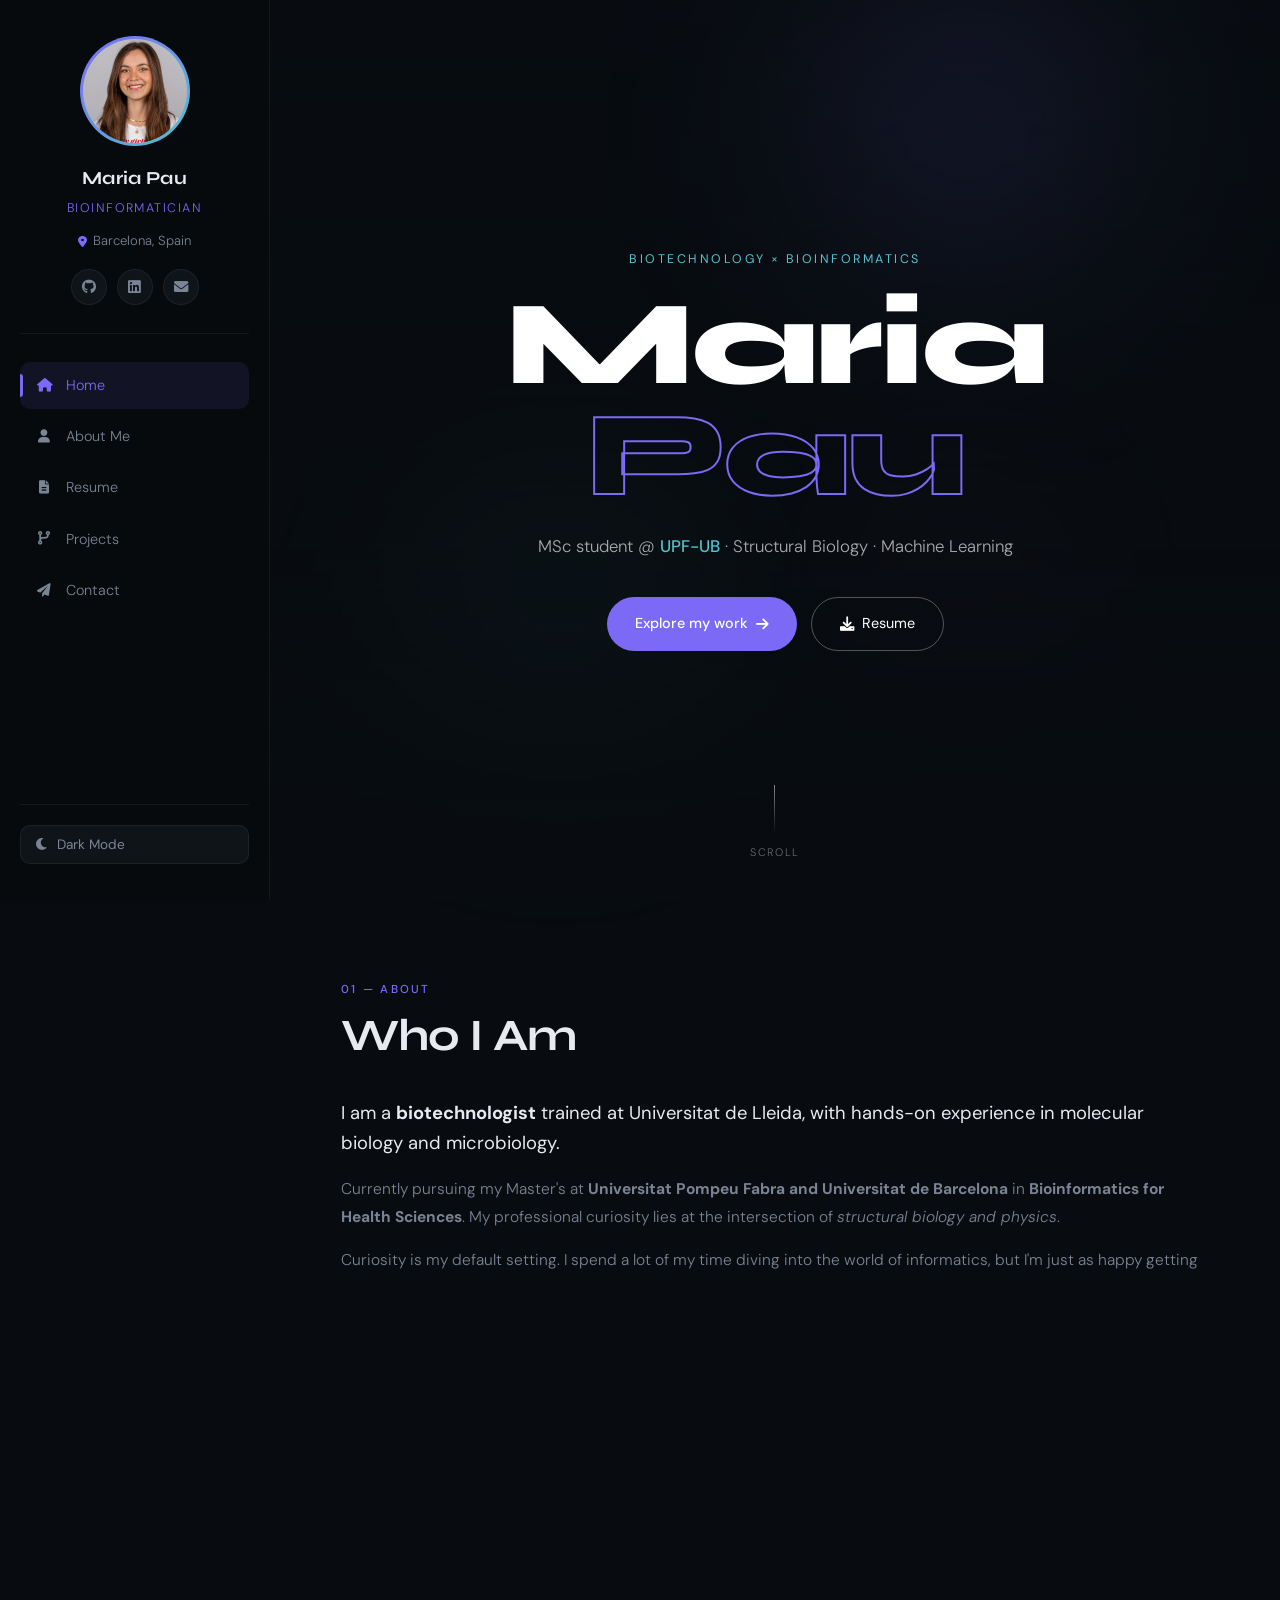
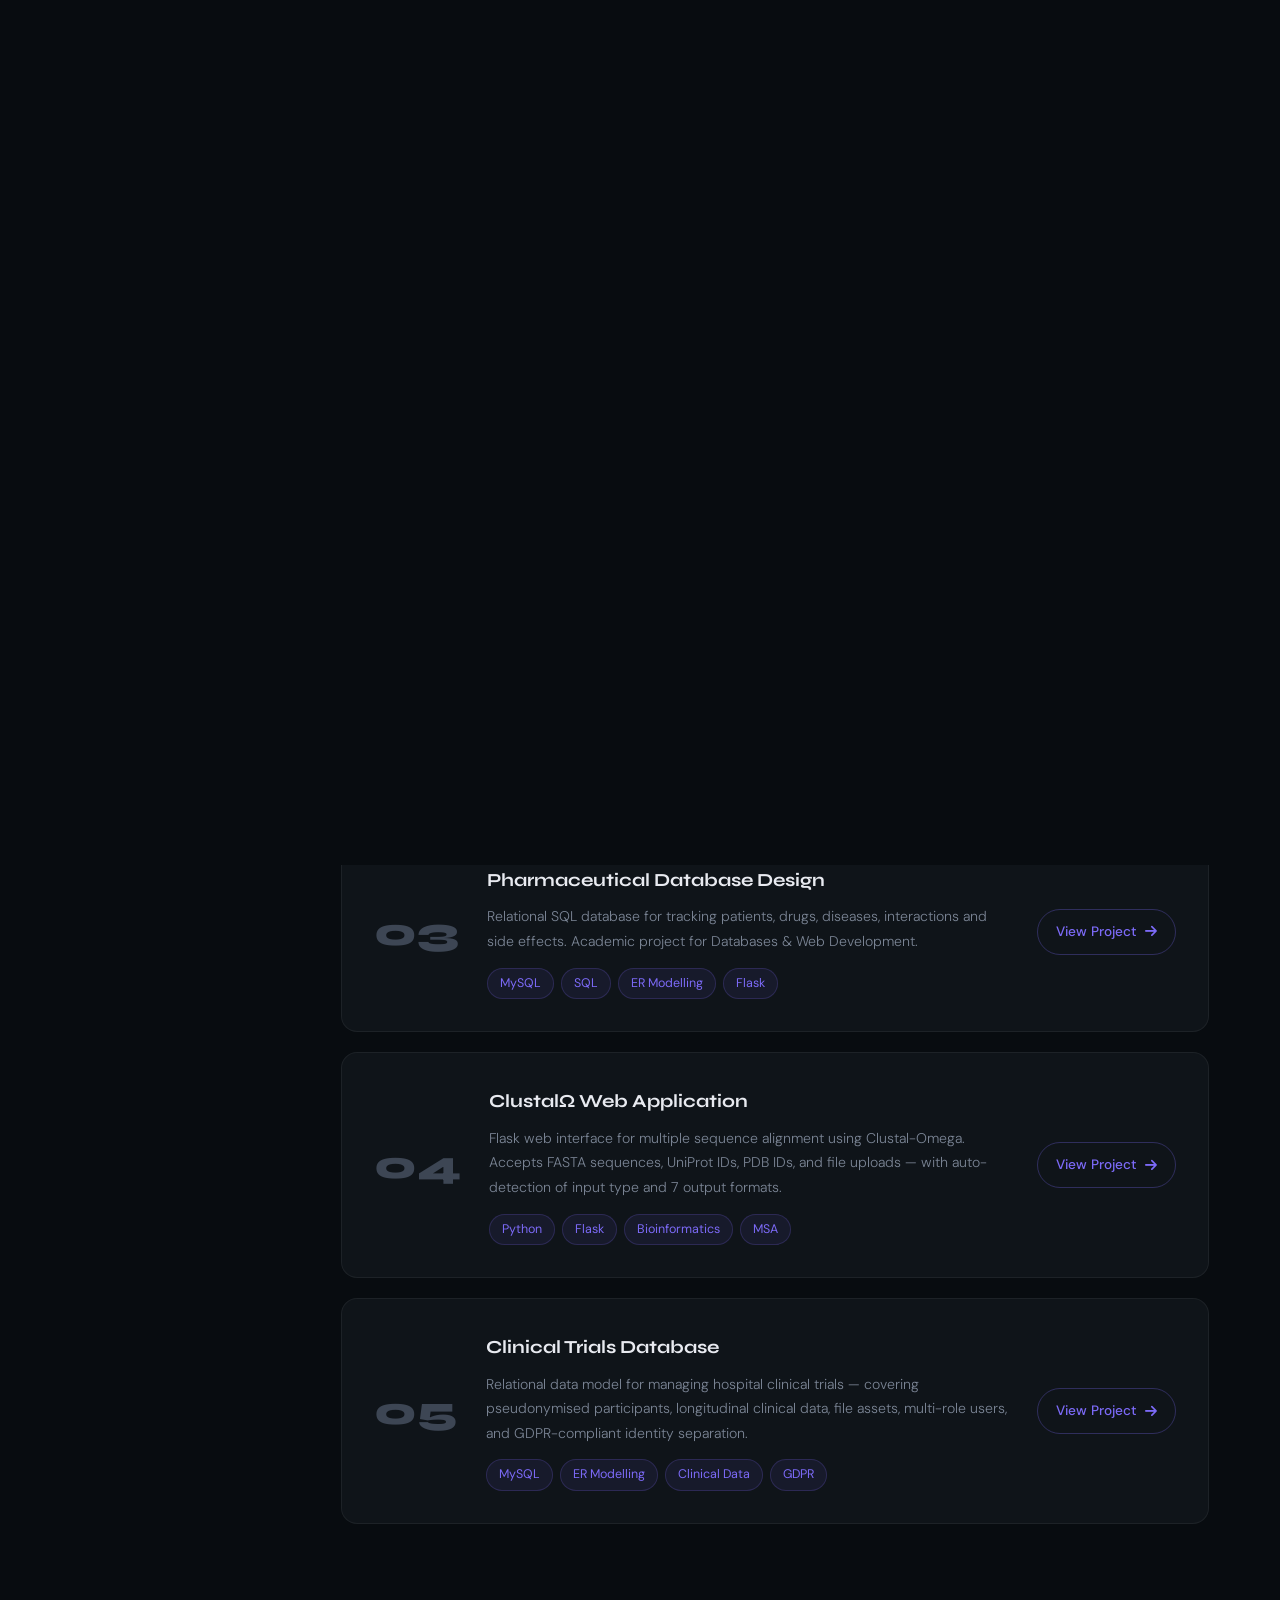
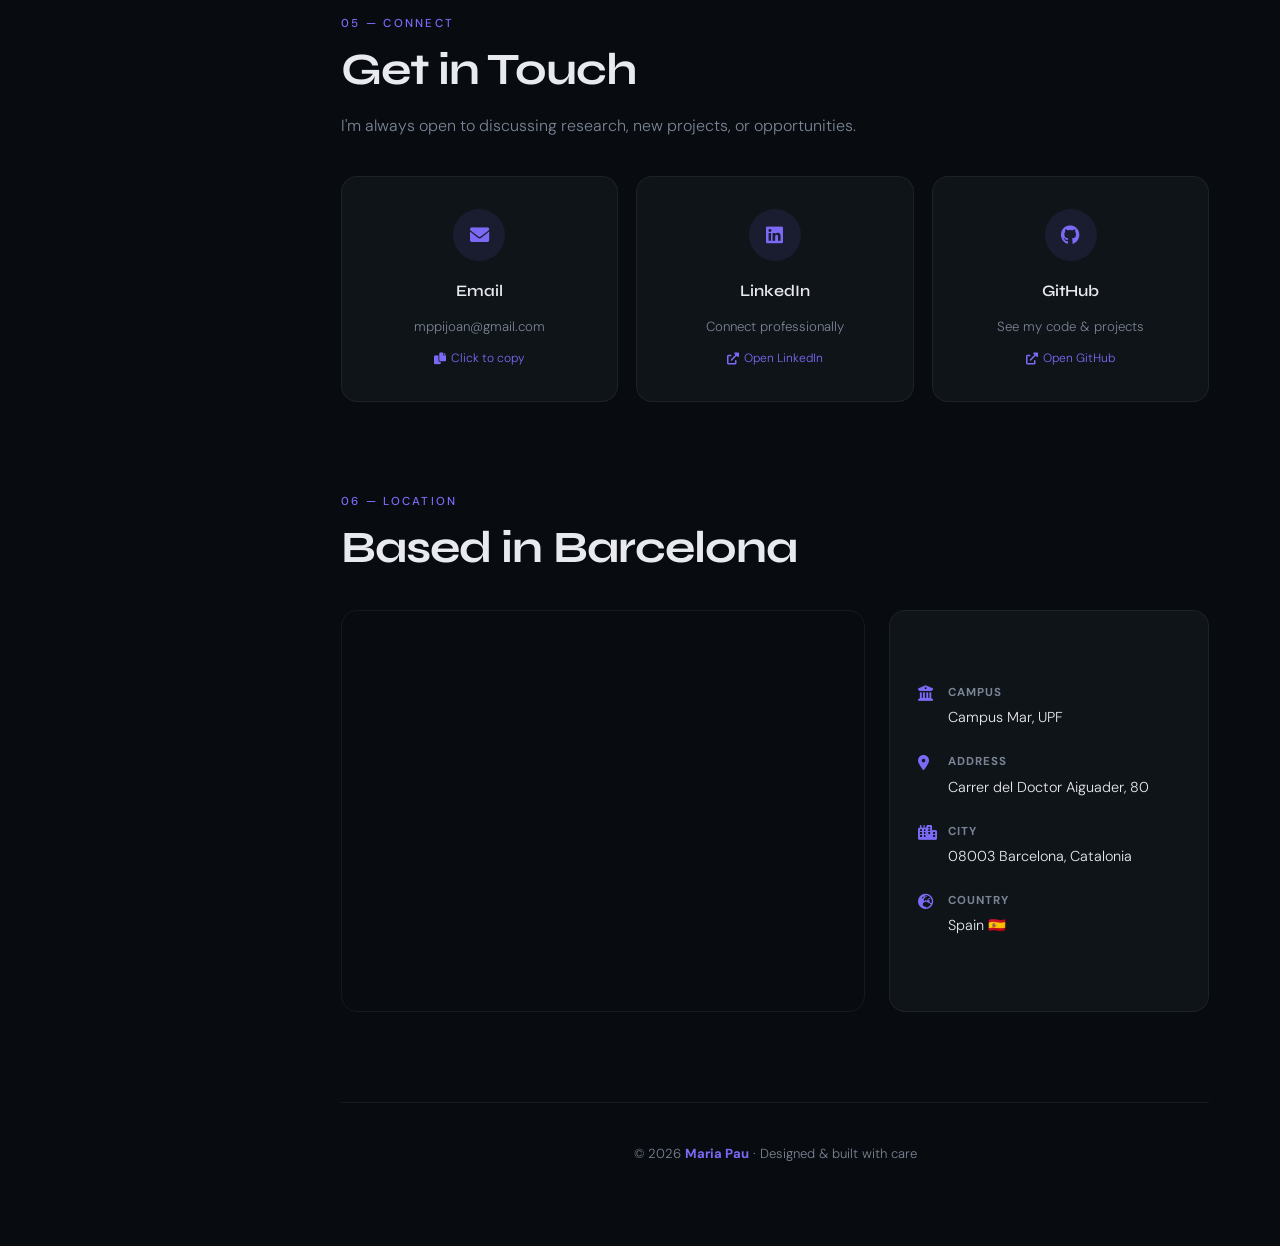
==== commit 857edbf8: "Added the database exercise" ====
--- a/portfolio/index.html
+++ b/portfolio/index.html
@@ -38,7 +38,7 @@
                 <a href="https://linkedin.com/in/mariapau-pijoan-manresa" target="_blank" title="LinkedIn" class="social-btn">
                     <i class="fab fa-linkedin"></i>
                 </a>
-                <a href="/cdn-cgi/l/email-protection#224f43504b4352435762475a434f524e470c414d4f" title="Email" class="social-btn">
+                <a href="mailto:mppijoan@gmail.com" title="Email" class="social-btn">
                     <i class="fas fa-envelope"></i>
                 </a>
             </div>
@@ -96,12 +96,12 @@
 
                         <div class="about-stats">
                             <div class="stat-item">
-                                <span class="stat-num">4+</span>
+                                <span class="stat-num">2</span>
                                 <span class="stat-label">Years Research</span>
                             </div>
                             <div class="stat-divider"></div>
                             <div class="stat-item">
-                                <span class="stat-num">4</span>
+                                <span class="stat-num">5</span>
                                 <span class="stat-label">Projects</span>
                             </div>
                             <div class="stat-divider"></div>
@@ -112,20 +112,60 @@
                         </div>
                     </div>
 
-                    <div class="about-slideshow">
-                        <div class="slideshow-container">
-                            <div class="slideshow-wrapper" id="slide-track">
-                                <div class="mySlides"><img src="BSCs.jpg" alt="BSC"><div class="slide-caption">Visiting the BSC! 💻</div></div>
-                                <div class="mySlides"><img src="finland2.jpg" alt="Finland"><div class="slide-caption">Exploring new cities 🇫🇮</div></div>
-                                <div class="mySlides"><img src="Sports1.JPG" alt="Trail"><div class="slide-caption">Trail Running 🏃🏽‍♀️</div></div>
-                                <div class="mySlides"><img src="Sports3.jpg" alt="10k"><div class="slide-caption">10k race in Manresa</div></div>
-                                <div class="mySlides"><img src="class.JPG" alt="Graduation"><div class="slide-caption">Graduation day! 🎓</div></div>
-                                <div class="mySlides"><img src="Nature3.jpg" alt="Ordesa"><div class="slide-caption">Cascada de la Cola de Caballo</div></div>
-                                <div class="mySlides"><img src="Nature.jpg" alt="Ordesa"><div class="slide-caption">Ordesa y Monte Perdido</div></div>
-                                <div class="mySlides"><img src="Natue2.jpg" alt="Mushrooms"><div class="slide-caption">Some cute mushrooms 🍄</div></div>
-                            </div>
-                            <div class="slide-dots" id="slide-dots"></div>
-                        </div>
+                    <div class="photo-gallery">
+
+                        <div class="gallery-group">
+                            <div class="gallery-group-label">
+                                <span class="gallery-group-line"></span>
+                                <span>Portrait</span>
+                                <span class="gallery-group-line"></span>
+                            </div>
+                            <div class="gallery-row gallery-row--portrait">
+                                <div class="gallery-item">
+                                    <img src="BSCs.jpg" alt="BSC">
+                                    <div class="gallery-caption">Visiting the BSC! 💻</div>
+                                </div>
+                                <div class="gallery-item">
+                                    <img src="finland2.jpg" alt="Finland">
+                                    <div class="gallery-caption">Exploring new cities 🇫🇮</div>
+                                </div>
+                                <div class="gallery-item">
+                                    <img src="Sports1.JPG" alt="Trail">
+                                    <div class="gallery-caption">Trail Running 🏃🏽‍♀️</div>
+                                </div>
+                                <div class="gallery-item">
+                                    <img src="Natue2.jpg" alt="Mushrooms">
+                                    <div class="gallery-caption">Some cute mushrooms 🍄</div>
+                                </div>
+                                <div class="gallery-item">
+                                    <img src="Nature.jpg" alt="Ordesa">
+                                    <div class="gallery-caption">Ordesa y Monte Perdido</div>
+                                </div>
+                            </div>
+                        </div>
+
+                        <div class="gallery-group">
+                            <div class="gallery-group-label">
+                                <span class="gallery-group-line"></span>
+                                <span>Landscape</span>
+                                <span class="gallery-group-line"></span>
+                            </div>
+                            <div class="gallery-row gallery-row--landscape">
+                                <div class="gallery-item">
+                                    <img src="Sports3.jpg" alt="10k">
+                                    <div class="gallery-caption">10k race in Manresa</div>
+                                </div>
+                                <div class="gallery-item">
+                                    <img src="Nature3.jpg" alt="Ordesa">
+                                    <div class="gallery-caption">Cascada de la Cola de Caballo</div>
+                                </div>
+                                <div class="gallery-item">
+                                    <img src="class.JPG" alt="Graduation">
+                                    <div class="gallery-caption">Graduation day! 🎓</div>
+                                </div>
+                            </div>
+                        </div>
+
                     </div>
                 </div>
             </section>
@@ -148,7 +188,7 @@
                         <div class="skill-card-icon"><i class="fas fa-atom"></i></div>
                         <h4>Structural Biology</h4>
                         <div class="tags">
-                            <span>PyMOL</span><span>AlphaFold</span><span>AutoDock Vina</span>
+                            <span>PyMOL</span><span>Chimera</span><span>AlphaFold</span><span>AutoDock Vina</span><span>Modeling</span><span>Docking</span>
                         </div>
                     </div>
 
@@ -297,6 +337,18 @@
                         </div>
                         <span class="project-link">View Project <i class="fas fa-arrow-right"></i></span>
                     </a>
+
+                    <a href="project-clinical-db.html" class="project-card project-card--link">
+                        <div class="project-number">05</div>
+                        <div class="project-body">
+                            <h3>Clinical Trials Database</h3>
+                            <p>Relational data model for managing hospital clinical trials — covering pseudonymised participants, longitudinal clinical data, file assets, multi-role users, and GDPR-compliant identity separation.</p>
+                            <div class="tags">
+                                <span>MySQL</span><span>ER Modelling</span><span>Clinical Data</span><span>GDPR</span>
+                            </div>
+                        </div>
+                        <span class="project-link">View Project <i class="fas fa-arrow-right"></i></span>
+                    </a>
                 </div>
             </section>
 
@@ -310,7 +362,7 @@
                     <div class="contact-card" onclick="copyEmail()" id="copy-card" style="cursor:pointer;">
                         <div class="contact-icon"><i class="fas fa-envelope"></i></div>
                         <h3>Email</h3>
-                        <p id="email-address"><a href="/cdn-cgi/l/email-protection" class="__cf_email__" data-cfemail="92fff3e0fbf3e2f3e7bce2fbf8fdf3fcd2f5fff3fbfebcf1fdff">[email&#160;protected]</a></p>
+                        <p id="email-address">mppijoan@gmail.com</p>
                         <span class="copy-hint"><i class="fas fa-copy"></i> Click to copy</span>
                     </div>
 
--- a/portfolio/style.css
+++ b/portfolio/style.css
@@ -419,10 +419,9 @@
 
 /* 8. About Layout */
 .about-layout {
-    display: grid;
-    grid-template-columns: 1fr 1fr;
-    gap: 50px;
-    align-items: start;
+    display: flex;
+    flex-direction: column;
+    gap: 48px;
 }
 
 .about-text .lead-text {
@@ -1363,3 +1362,292 @@
     .project-card--link { grid-template-columns: auto 1fr; }
     .project-card--link .project-link { display: none; }
 }
+
+/* =============================================
+   CLINICAL DB PROJECT — Schema tables & groups
+============================================= */
+.db-group-label {
+    font-family: 'Syne', sans-serif;
+    font-size: 0.72rem;
+    font-weight: 700;
+    letter-spacing: 0.18em;
+    text-transform: uppercase;
+    color: var(--accent);
+    padding: 8px 0 14px;
+    border-bottom: 1px solid rgba(124,106,247,0.2);
+    margin: 32px 0 16px;
+}
+
+.schema-table {
+    width: 100%;
+    border-collapse: collapse;
+    margin-top: 12px;
+    font-size: 0.8rem;
+}
+.schema-table tr {
+    border-bottom: 1px solid var(--card-border);
+    transition: background var(--transition);
+}
+.schema-table tr:last-child { border-bottom: none; }
+.schema-table tr:hover { background: rgba(124,106,247,0.05); }
+.schema-table td {
+    padding: 6px 8px;
+    vertical-align: top;
+    color: var(--text-dim);
+    line-height: 1.5;
+}
+.schema-table td:first-child {
+    width: 22px;
+    text-align: center;
+    font-size: 0.75rem;
+    padding-right: 2px;
+}
+.schema-table td:nth-child(2) {
+    width: 160px;
+    white-space: nowrap;
+}
+.schema-table td:nth-child(2) code {
+    background: rgba(124,106,247,0.1);
+    color: var(--accent-2);
+    padding: 1px 5px;
+    border-radius: 4px;
+    font-size: 0.78rem;
+}
+.schema-table td:nth-child(3) { color: var(--text-dim); }
+.col-pk { color: #f5a623; }
+.col-fk { color: #e05c5c; }
+
+.gdpr-note {
+    margin-top: 14px;
+    padding: 10px 14px;
+    background: rgba(79,196,207,0.07);
+    border-left: 3px solid var(--accent-2);
+    border-radius: 0 8px 8px 0;
+    font-size: 0.8rem;
+    color: var(--accent-2);
+    display: flex;
+    align-items: flex-start;
+    gap: 8px;
+    line-height: 1.5;
+}
+.gdpr-note i { margin-top: 2px; flex-shrink: 0; }
+.gdpr-note code {
+    background: rgba(79,196,207,0.12);
+    color: var(--accent-2);
+    padding: 1px 5px;
+    border-radius: 4px;
+}
+
+/* Make relations-grid full-width on clinical page if needed */
+.project-info-card[style*="grid-column"] {
+    grid-column: 1 / -1;
+}
+
+
+/* =============================================
+   PHOTO GALLERY — Portrait & Landscape groups
+============================================= */
+
+.photo-gallery {
+    display: flex;
+    flex-direction: column;
+    gap: 40px;
+    width: 100%;
+}
+
+.gallery-group {
+    display: flex;
+    flex-direction: column;
+    gap: 16px;
+}
+
+/* Divider label */
+.gallery-group-label {
+    display: flex;
+    align-items: center;
+    gap: 14px;
+    font-family: 'Syne', sans-serif;
+    font-size: 0.7rem;
+    font-weight: 700;
+    letter-spacing: 0.22em;
+    text-transform: uppercase;
+    color: var(--text-dim);
+}
+.gallery-group-line {
+    flex: 1;
+    height: 1px;
+    background: var(--card-border);
+}
+
+/* ── Portrait row: 5 tall cards side by side ── */
+.gallery-row--portrait {
+    display: grid;
+    grid-template-columns: repeat(5, 1fr);
+    gap: 10px;
+}
+
+.gallery-row--portrait .gallery-item {
+    height: 320px;
+}
+
+.gallery-row--portrait .gallery-item img {
+    width: 100%;
+    height: 100%;
+    object-fit: cover;
+    object-position: center top;
+    display: block;
+}
+
+/* ── Landscape row: 3 wide cards ── */
+.gallery-row--landscape {
+    display: grid;
+    grid-template-columns: repeat(3, 1fr);
+    gap: 10px;
+}
+
+.gallery-row--landscape .gallery-item {
+    height: 200px;
+}
+
+.gallery-row--landscape .gallery-item img {
+    width: 100%;
+    height: 100%;
+    object-fit: cover;
+    object-position: center center;
+    display: block;
+}
+
+/* ── Shared card styles ── */
+.gallery-item {
+    position: relative;
+    border-radius: var(--radius-sm);
+    overflow: hidden;
+    background: var(--card-bg);
+    border: 1px solid var(--card-border);
+    transition: transform 0.35s cubic-bezier(0.4,0,0.2,1),
+                box-shadow 0.35s cubic-bezier(0.4,0,0.2,1),
+                border-color 0.35s;
+}
+
+.gallery-item:hover {
+    transform: translateY(-4px) scale(1.02);
+    border-color: rgba(124,106,247,0.5);
+    box-shadow: 0 12px 36px rgba(0,0,0,0.4), 0 0 0 1px rgba(124,106,247,0.2);
+    z-index: 2;
+}
+
+/* Caption slides up on hover */
+.gallery-caption {
+    position: absolute;
+    bottom: 0;
+    left: 0;
+    right: 0;
+    padding: 32px 12px 10px;
+    background: linear-gradient(to top, rgba(5,8,12,0.92) 0%, transparent 100%);
+    color: #fff;
+    font-size: 0.76rem;
+    transform: translateY(4px);
+    opacity: 0;
+    transition: opacity 0.3s ease, transform 0.3s ease;
+    pointer-events: none;
+}
+
+.gallery-item:hover .gallery-caption {
+    opacity: 1;
+    transform: translateY(0);
+}
+
+/* Light theme */
+.light-theme .gallery-item { border-color: rgba(0,0,0,0.08); }
+.light-theme .gallery-item:hover { border-color: rgba(124,106,247,0.4); }
+
+/* Responsive */
+@media (max-width: 900px) {
+    .gallery-row--portrait {
+        grid-template-columns: repeat(3, 1fr);
+    }
+    .gallery-row--portrait .gallery-item { height: 260px; }
+    .gallery-row--landscape {
+        grid-template-columns: repeat(2, 1fr);
+    }
+    .gallery-row--landscape .gallery-item { height: 180px; }
+}
+
+@media (max-width: 540px) {
+    .gallery-row--portrait {
+        grid-template-columns: repeat(2, 1fr);
+        gap: 8px;
+    }
+    .gallery-row--portrait .gallery-item { height: 200px; }
+    .gallery-row--landscape {
+        grid-template-columns: 1fr;
+        gap: 8px;
+    }
+    .gallery-row--landscape .gallery-item { height: 200px; }
+}
+
+/* Hide old slideshow wrapper — replaced by gallery */
+.about-slideshow { display: none; }
+
+/* =============================================
+   LAUNCH APP BUTTON & LIVE BADGE
+============================================= */
+.project-hero-actions {
+    display: flex;
+    align-items: center;
+    gap: 16px;
+    margin-top: 32px;
+    flex-wrap: wrap;
+}
+
+.launch-btn {
+    display: inline-flex;
+    align-items: center;
+    gap: 10px;
+    background: var(--accent);
+    color: #ffffff;
+    text-decoration: none;
+    padding: 14px 32px;
+    border-radius: 100px;
+    font-family: 'Syne', sans-serif;
+    font-size: 0.95rem;
+    font-weight: 600;
+    letter-spacing: 0.02em;
+    transition: background 0.3s, transform 0.3s, box-shadow 0.3s;
+    box-shadow: 0 4px 20px rgba(124,106,247,0.35);
+}
+.launch-btn:hover {
+    background: #9580ff;
+    transform: translateY(-3px);
+    box-shadow: 0 8px 30px rgba(124,106,247,0.5);
+}
+.launch-btn i { font-size: 0.85rem; }
+
+.live-badge {
+    display: inline-flex;
+    align-items: center;
+    gap: 7px;
+    background: rgba(79,196,207,0.1);
+    border: 1px solid rgba(79,196,207,0.35);
+    color: var(--accent-2);
+    padding: 8px 16px;
+    border-radius: 100px;
+    font-size: 0.8rem;
+    font-weight: 500;
+    letter-spacing: 0.08em;
+    text-transform: uppercase;
+}
+
+.live-dot {
+    width: 7px;
+    height: 7px;
+    background: var(--accent-2);
+    border-radius: 50%;
+    flex-shrink: 0;
+    animation: livePulse 1.8s ease-in-out infinite;
+}
+
+@keyframes livePulse {
+    0%, 100% { opacity: 1; transform: scale(1); box-shadow: 0 0 0 0 rgba(79,196,207,0.5); }
+    50%       { opacity: 0.7; transform: scale(1.2); box-shadow: 0 0 0 5px rgba(79,196,207,0); }
+}
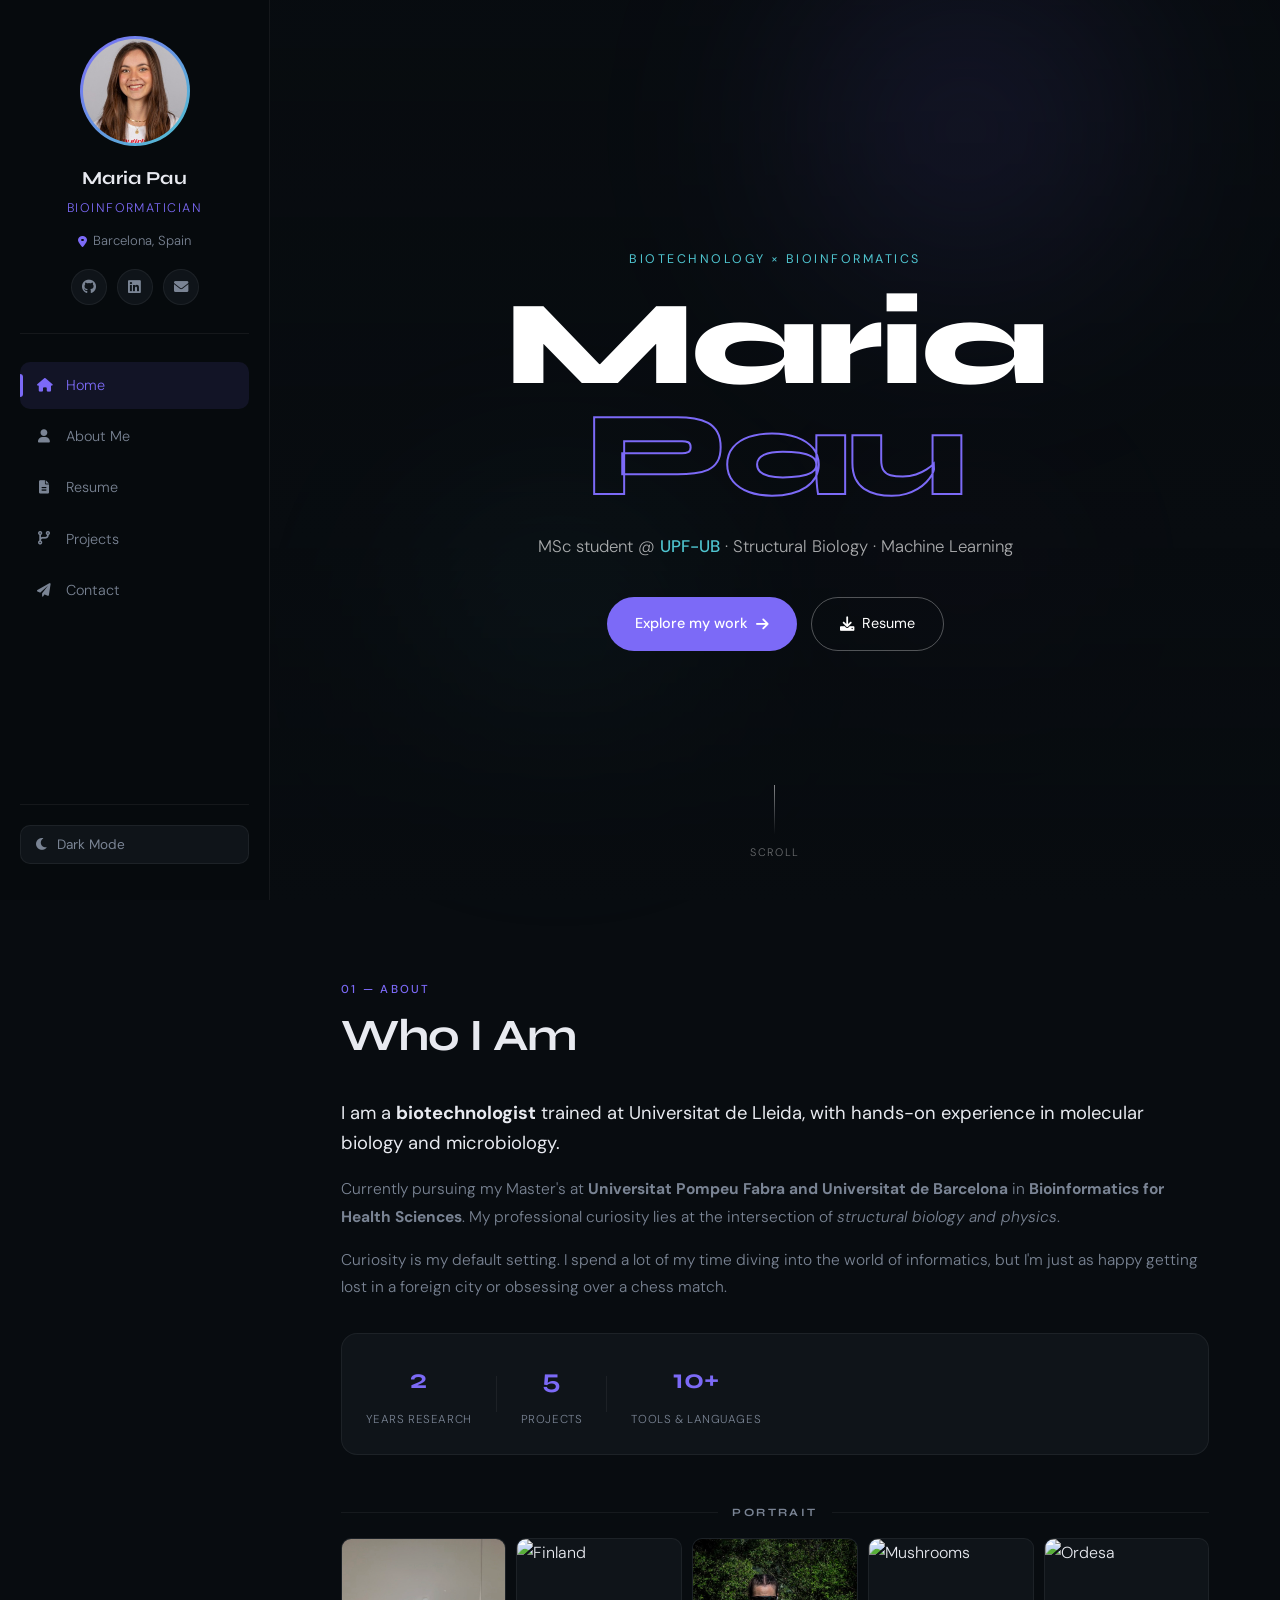
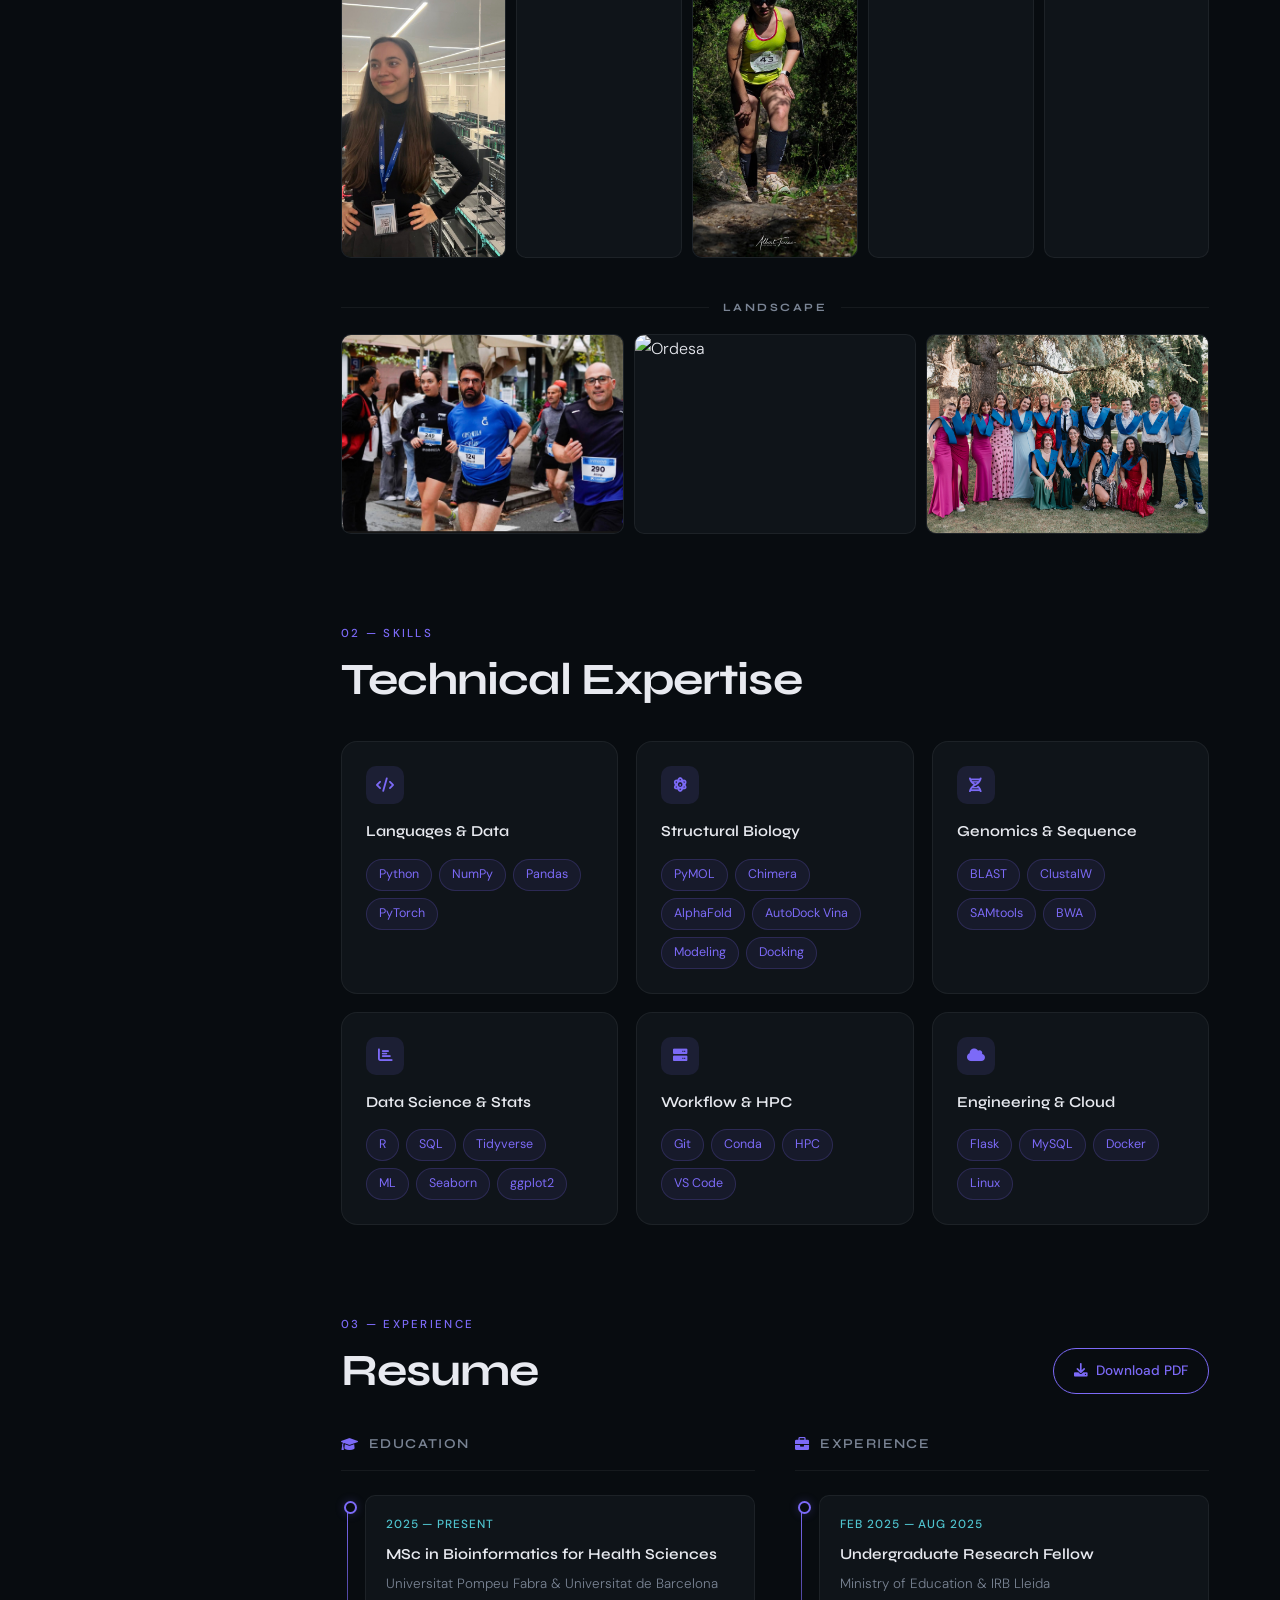
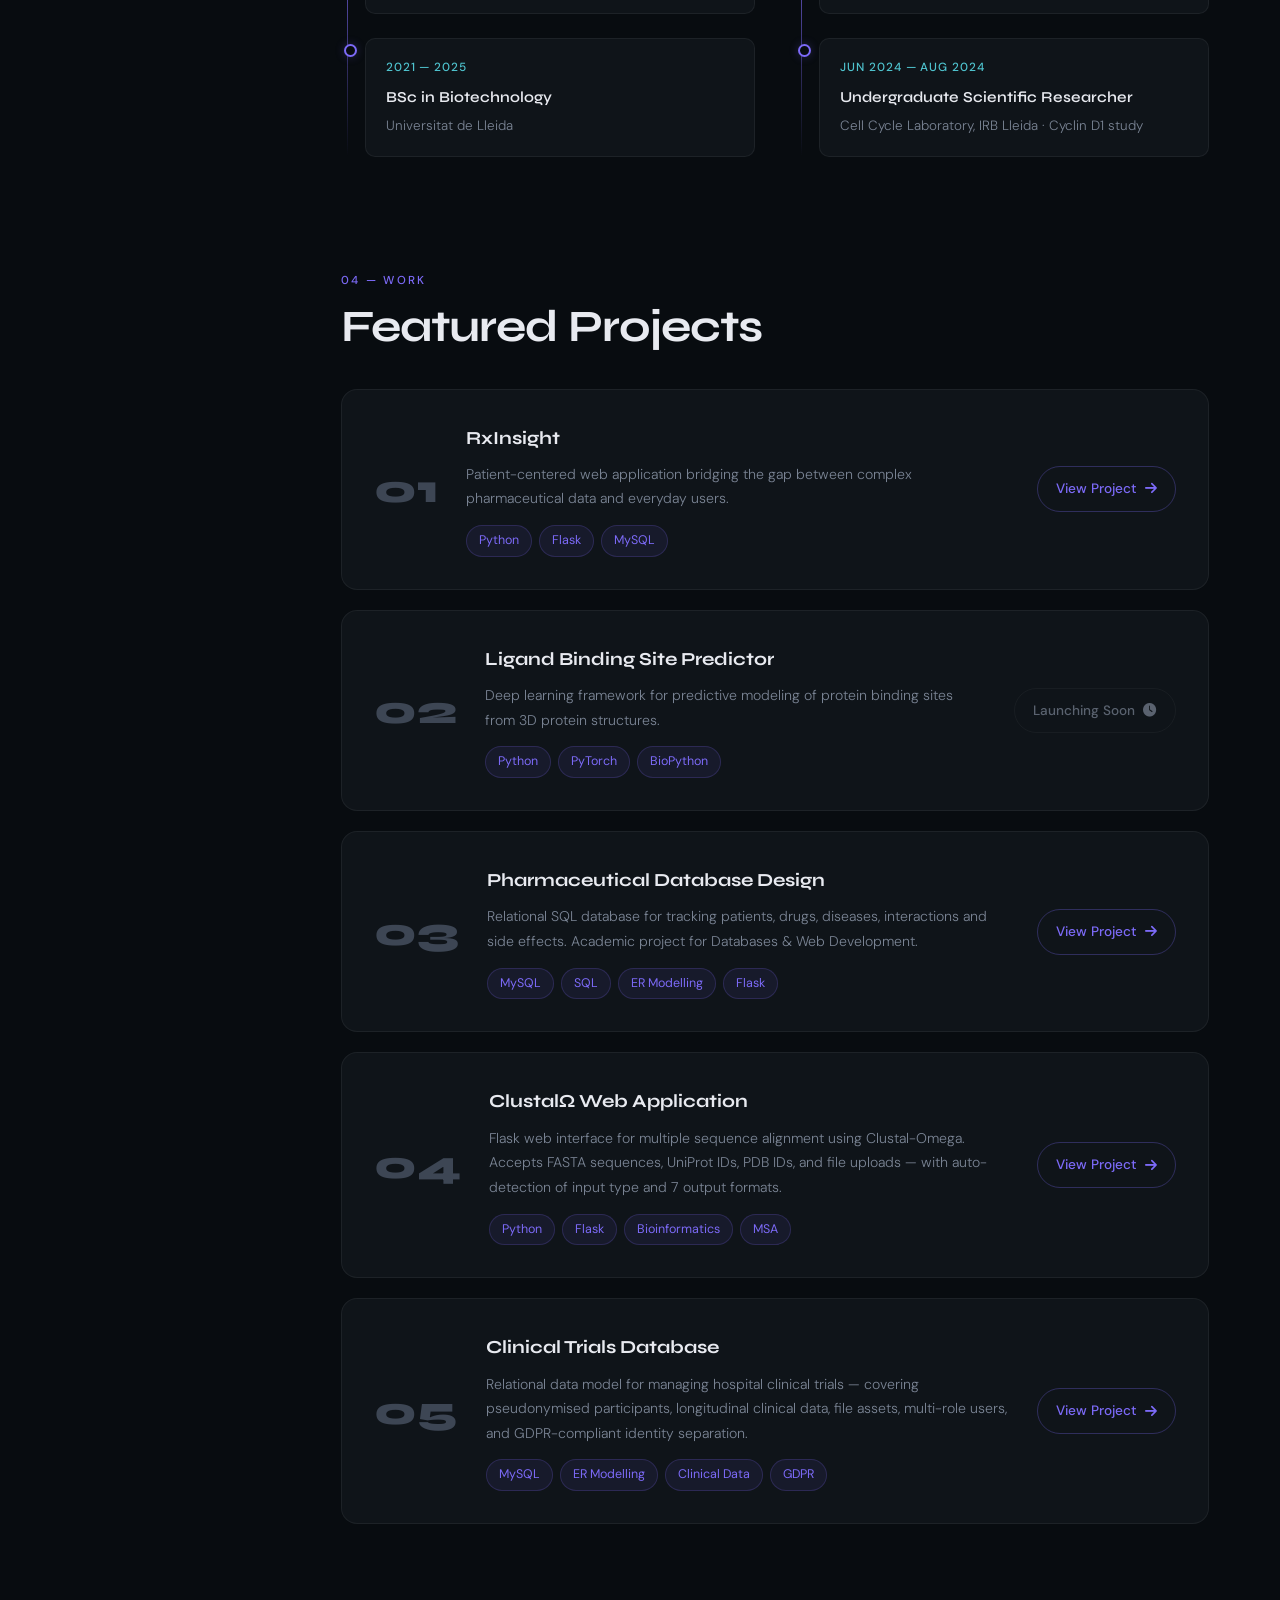
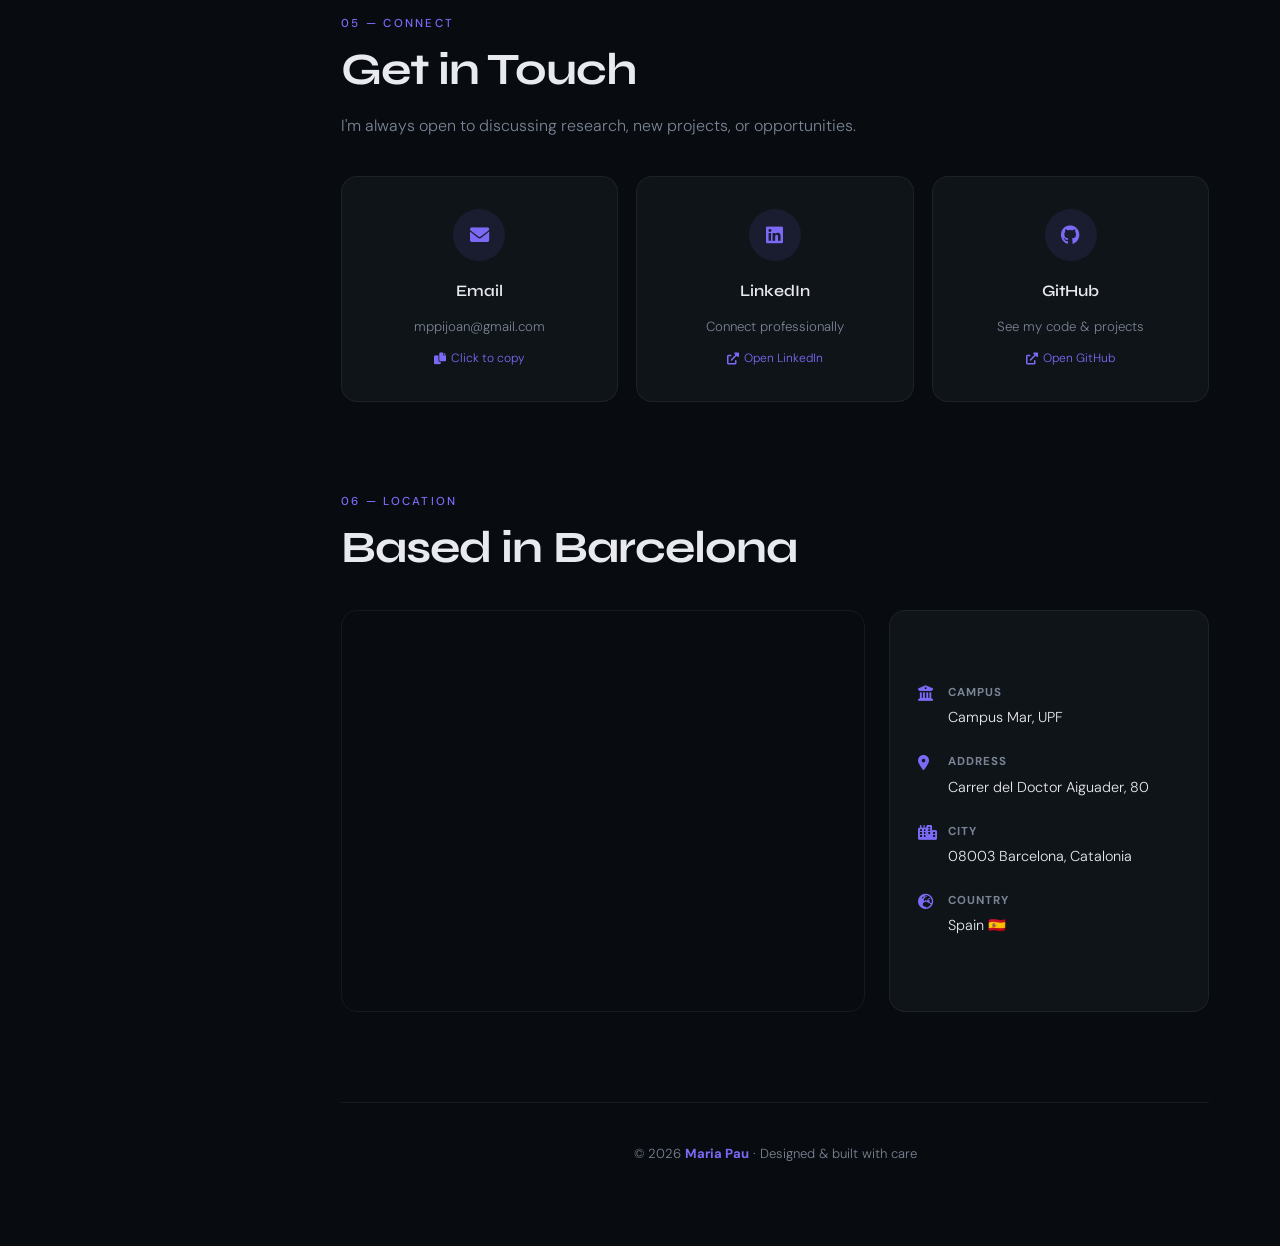
==== commit 6a197b15: "fix one image" ====
--- a/portfolio/index.html
+++ b/portfolio/index.html
@@ -152,7 +152,7 @@
                             </div>
                             <div class="gallery-row gallery-row--landscape">
                                 <div class="gallery-item">
-                                    <img src="Sports3.jpg" alt="10k">
+                                    <img src="sports3.jpg" alt="10k">
                                     <div class="gallery-caption">10k race in Manresa</div>
                                 </div>
                                 <div class="gallery-item">
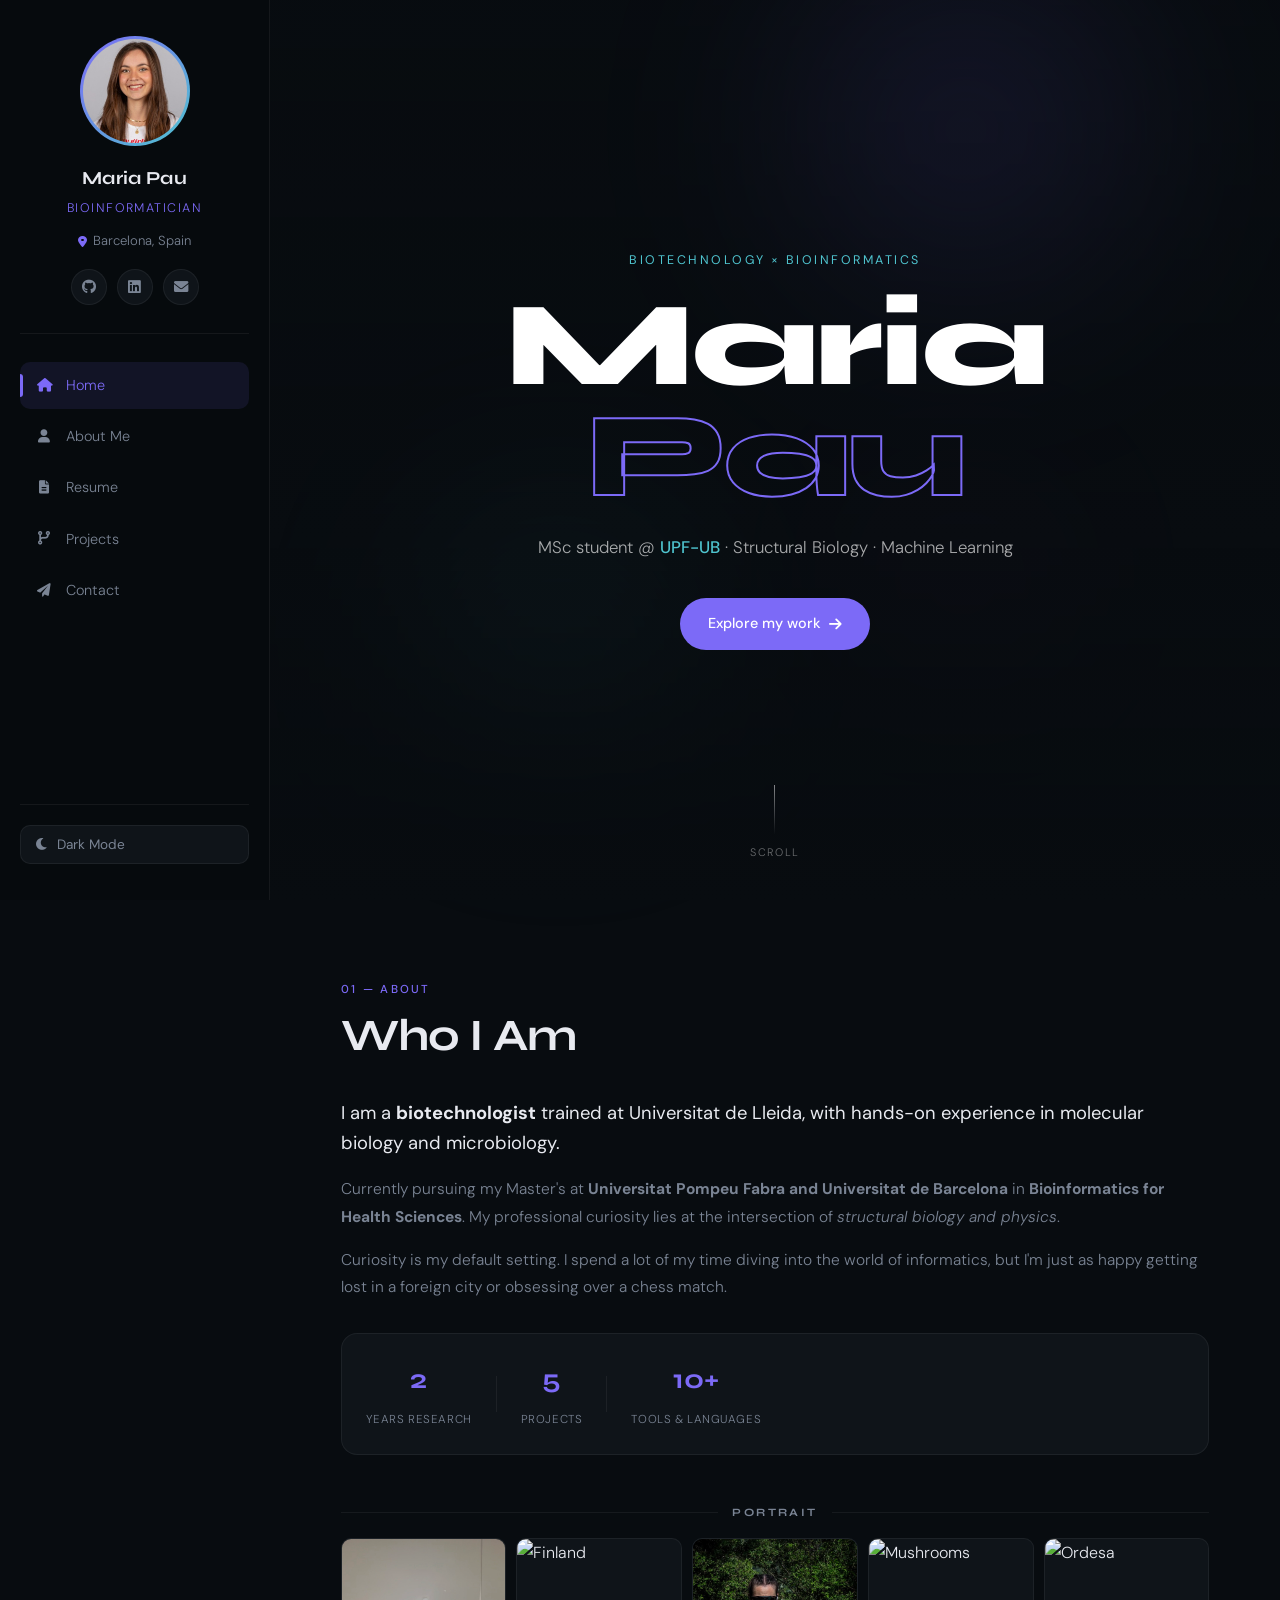
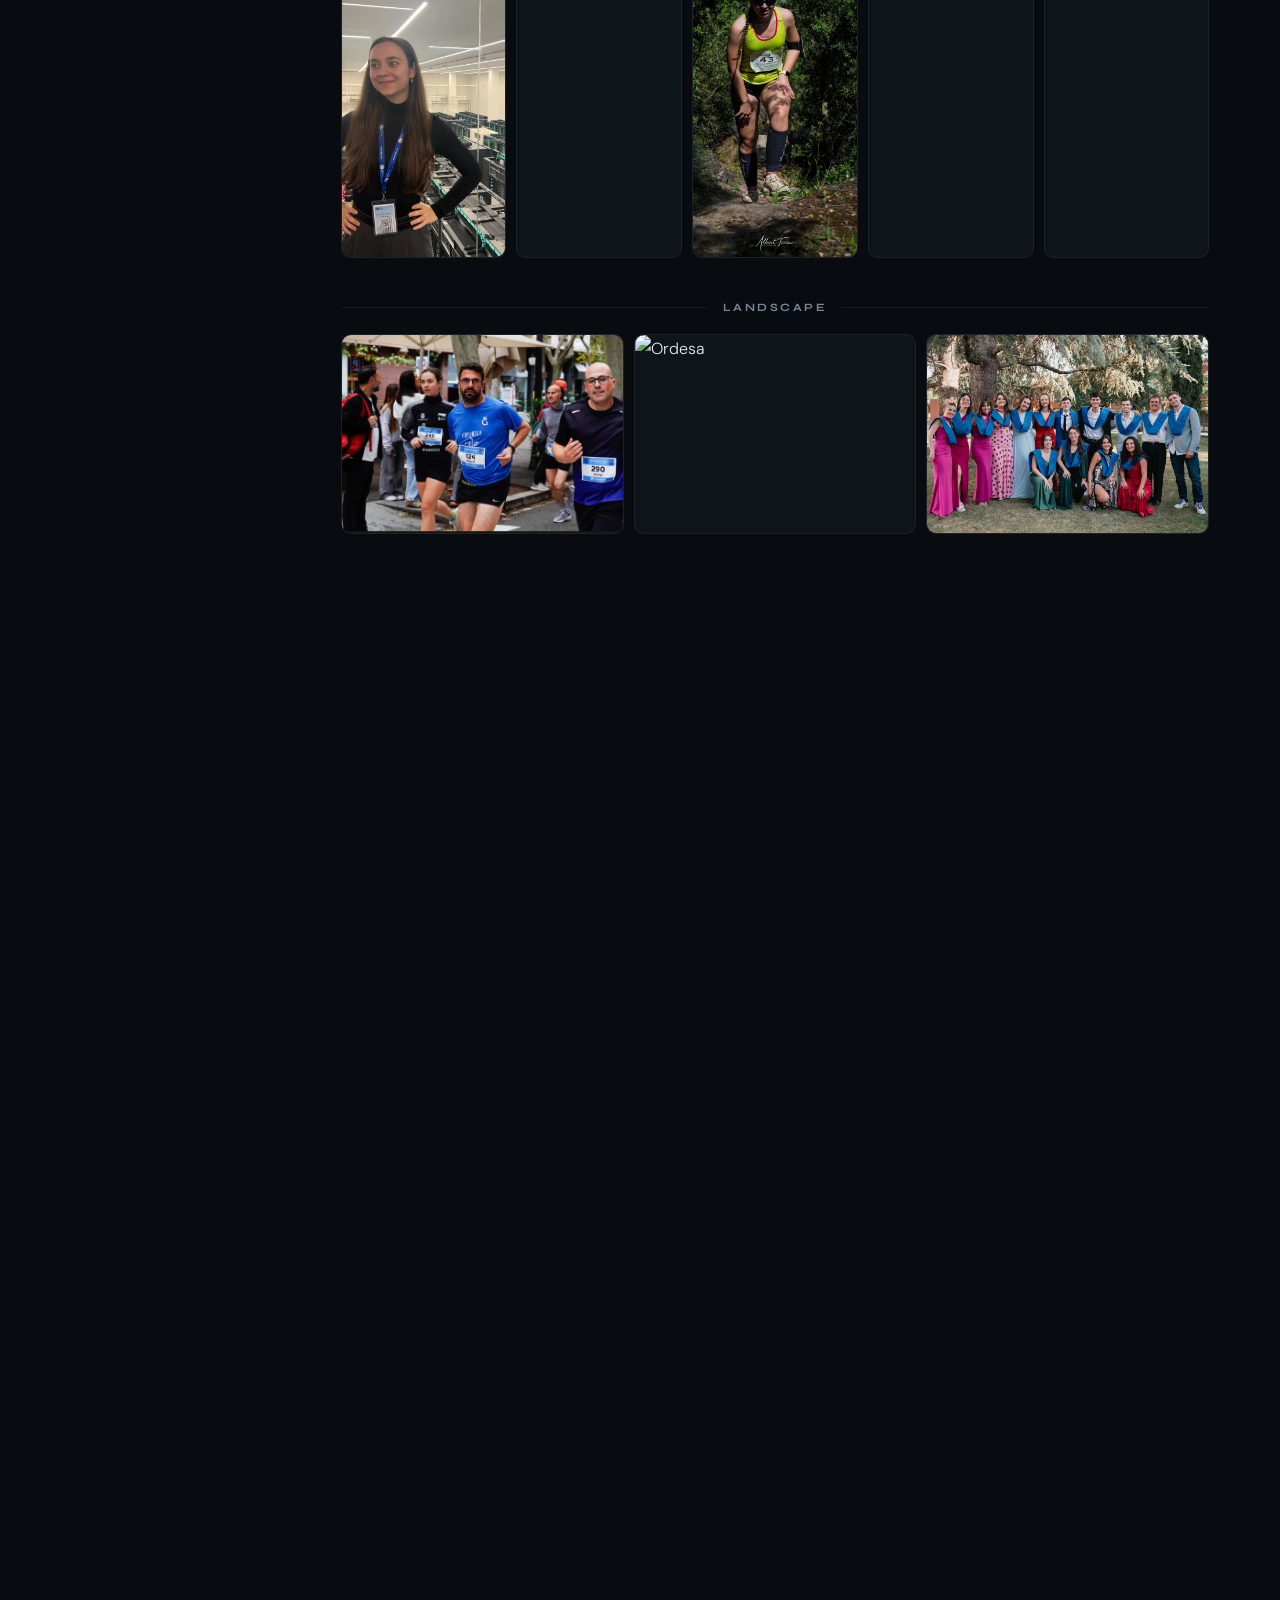
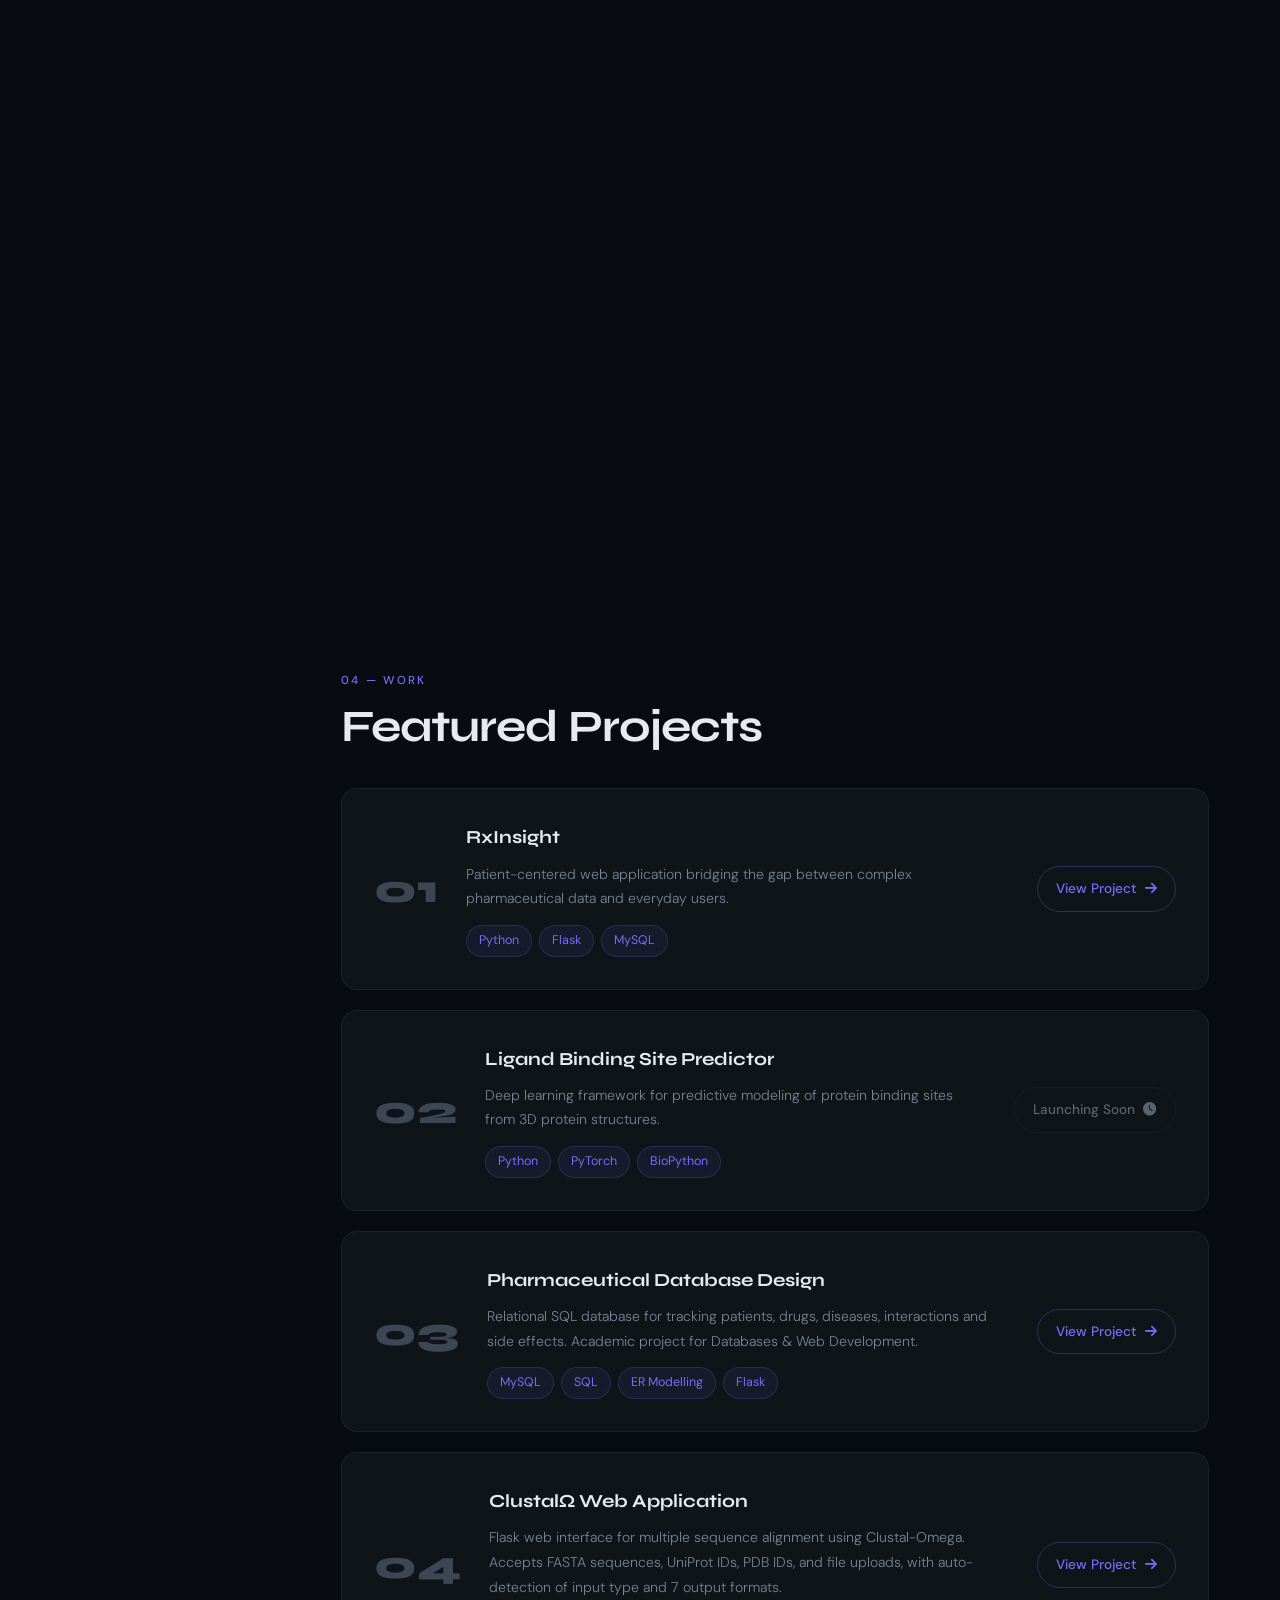
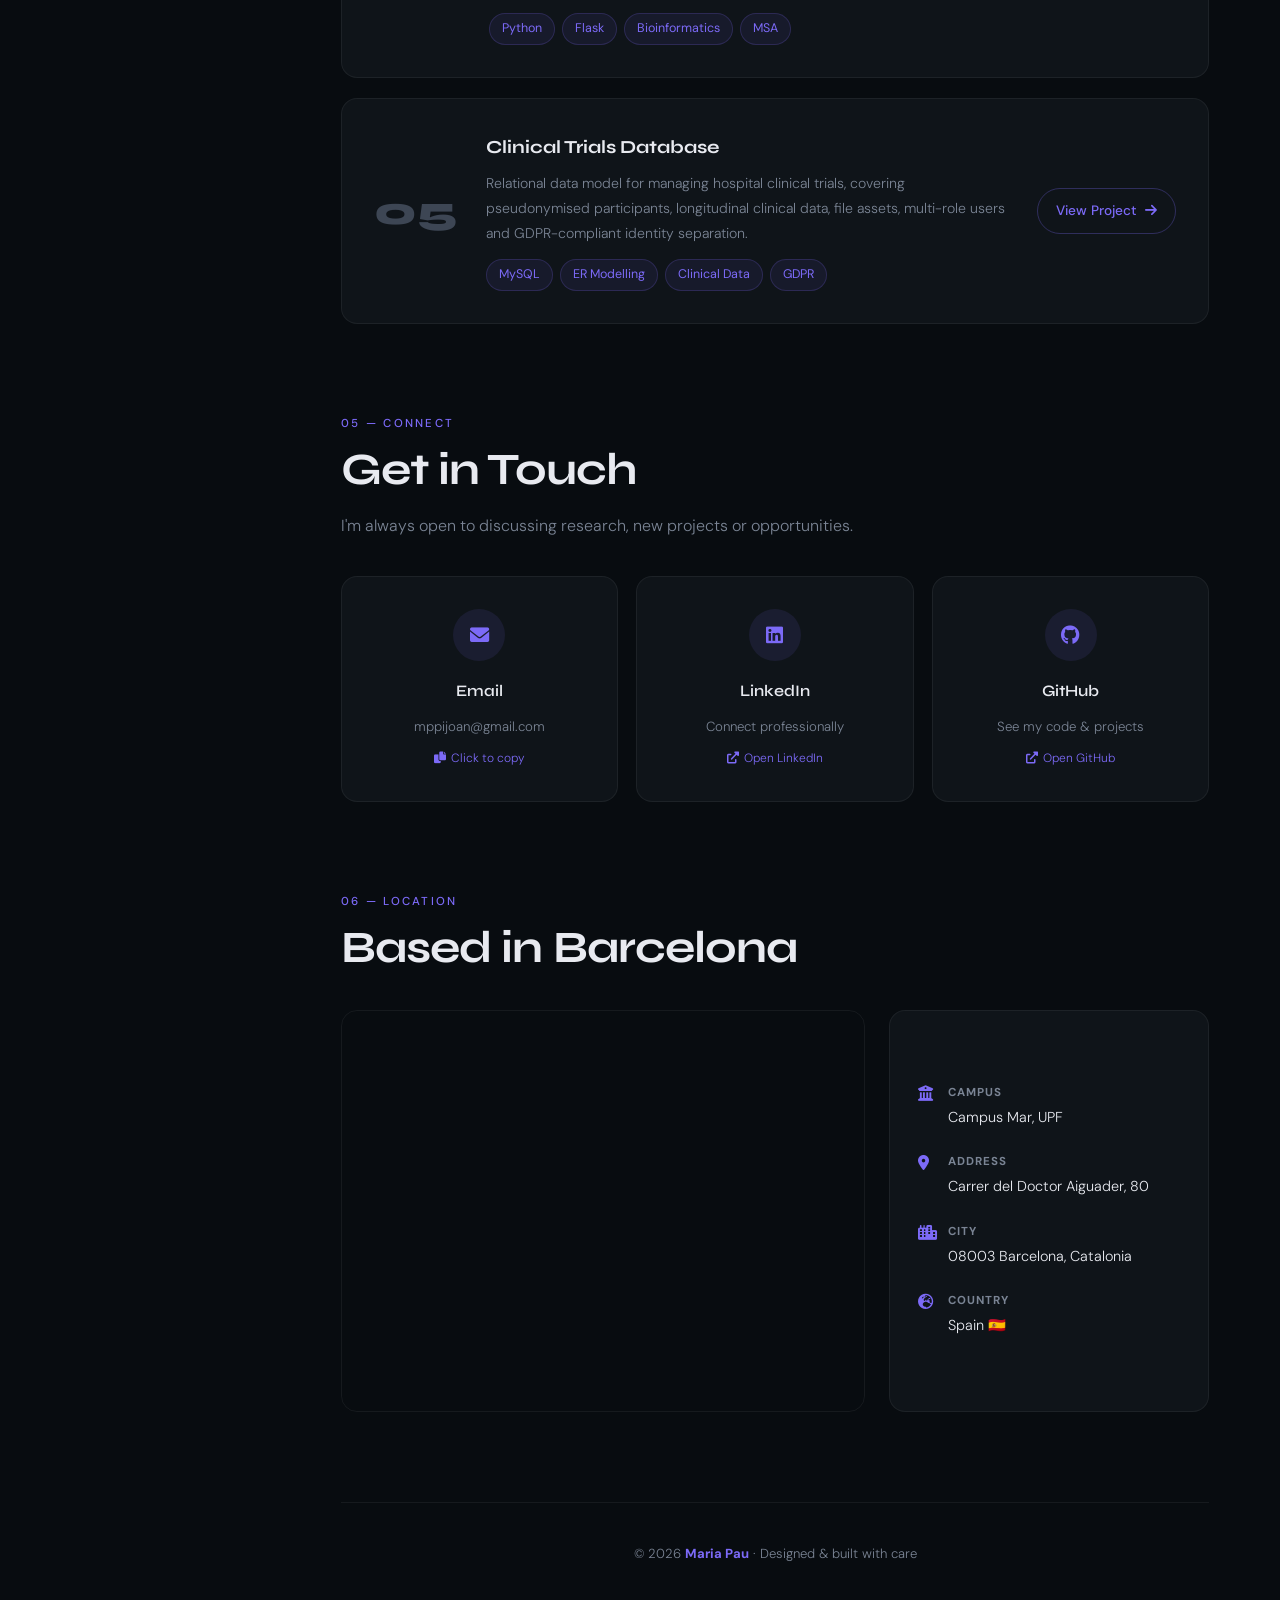
==== commit dd925ccd: "enhanced my personal webpage" ====
--- a/portfolio/index.html
+++ b/portfolio/index.html
@@ -72,7 +72,7 @@
                 <p class="hero-sub">MSc student @ <span class="highlight-text">UPF-UB</span> · Structural Biology · Machine Learning</p>
                 <div class="hero-cta-row">
                     <a href="#about-bio" class="cta-primary">Explore my work <i class="fas fa-arrow-right"></i></a>
-                    <a href="./Maria_Pau_Resume.pdf" download class="cta-secondary"><i class="fas fa-download"></i> Resume</a>
+                    
                 </div>
             </div>
             <div class="scroll-indicator">
@@ -231,10 +231,7 @@
             <section id="resume" class="section reveal">
                 <div class="section-label">03 — Experience</div>
                 <div class="section-header-row">
-                    <h2 class="section-title">Resume</h2>
-                    <a href="./Maria_Pau_Resume.pdf" target="_blank" download class="download-btn">
-                        <i class="fas fa-download"></i> Download PDF
-                    </a>
+                    <h2 class="section-title">Resume</h2> 
                 </div>
 
                 <div class="resume-grid">
@@ -246,7 +243,10 @@
                                 <div class="timeline-content">
                                     <span class="timeline-date">2025 — Present</span>
                                     <h4>MSc in Bioinformatics for Health Sciences</h4>
-                                    <p>Universitat Pompeu Fabra & Universitat de Barcelona</p>
+                                    <p><span class="uni-purple">Universitat Pompeu Fabra & Universitat de Barcelona</span></p>
+                                    <p>Driven by a deep interest in structural biology, specially in molecular modeling, ligand docking and dynamic simulations to elucidate the precise protein-substrate interactions that underpin biocatalytic efficiency and to decode the complex protein-protein interactions associated with human disease pathology.</p>
+
+
                                 </div>
                             </div>
                             <div class="timeline-item">
@@ -254,7 +254,9 @@
                                 <div class="timeline-content">
                                     <span class="timeline-date">2021 — 2025</span>
                                     <h4>BSc in Biotechnology</h4>
-                                    <p>Universitat de Lleida</p>
+                                    <p><span class="uni-purple">Universitat de Lleida</span></p>
+                                    <p>Specialized in Pharmaceutical biotechnology, Biomedical biotechnology (highest honors), Molecular pathology and biomedical diagnostics and Applications of multivariate analysis in biotechnology.</p>
+
                                 </div>
                             </div>
                         </div>
@@ -268,7 +270,9 @@
                                 <div class="timeline-content">
                                     <span class="timeline-date">Feb 2025 — Aug 2025</span>
                                     <h4>Undergraduate Research Fellow</h4>
-                                    <p>Ministry of Education & IRB Lleida</p>
+                                    <p><span class="uni-purple">IRB Lleida & Agrotecnio</span></p>
+                                    <p>During my internship, I spearheaded a metabolic engineering project focused on the directed evolution of bacterial strains to synthesize high-value pharmaceutical precursors. I executed an integrated workflow that bridged "wet-lab" experimentation with advanced computational analytics, performing comparative genomic analysis against bacterial homologs to identify conserved functional domains for targeted mutation. By utilizing Python for automated data handling and structural biology tools to model the molecular impact of these variants, I characterized metabolic shifts with the hypothesized application of enhancing the biodegradation of environmental pollutants. This research demonstrated a scalable approach to sustainable biomanufacturing while providing a structural basis for future bioremediation studies.</p>
+
                                 </div>
                             </div>
                             <div class="timeline-item">
@@ -330,7 +334,7 @@
                         <div class="project-number">04</div>
                         <div class="project-body">
                             <h3>ClustalΩ Web Application</h3>
-                            <p>Flask web interface for multiple sequence alignment using Clustal-Omega. Accepts FASTA sequences, UniProt IDs, PDB IDs, and file uploads — with auto-detection of input type and 7 output formats.</p>
+                            <p>Flask web interface for multiple sequence alignment using Clustal-Omega. Accepts FASTA sequences, UniProt IDs, PDB IDs, and file uploads, with auto-detection of input type and 7 output formats.</p>
                             <div class="tags">
                                 <span>Python</span><span>Flask</span><span>Bioinformatics</span><span>MSA</span>
                             </div>
@@ -342,7 +346,7 @@
                         <div class="project-number">05</div>
                         <div class="project-body">
                             <h3>Clinical Trials Database</h3>
-                            <p>Relational data model for managing hospital clinical trials — covering pseudonymised participants, longitudinal clinical data, file assets, multi-role users, and GDPR-compliant identity separation.</p>
+                            <p>Relational data model for managing hospital clinical trials, covering pseudonymised participants, longitudinal clinical data, file assets, multi-role users and GDPR-compliant identity separation.</p>
                             <div class="tags">
                                 <span>MySQL</span><span>ER Modelling</span><span>Clinical Data</span><span>GDPR</span>
                             </div>
@@ -356,7 +360,7 @@
             <section id="contact" class="section reveal">
                 <div class="section-label">05 — Connect</div>
                 <h2 class="section-title">Get in Touch</h2>
-                <p class="section-sub">I'm always open to discussing research, new projects, or opportunities.</p>
+                <p class="section-sub">I'm always open to discussing research, new projects or opportunities.</p>
 
                 <div class="contact-grid">
                     <div class="contact-card" onclick="copyEmail()" id="copy-card" style="cursor:pointer;">
--- a/portfolio/style.css
+++ b/portfolio/style.css
@@ -700,6 +700,15 @@
     color: var(--text-dim);
 }
 
+/* Custom text styles */
+.uni-purple {
+    color: rgba(232, 195, 255, 0.3);
+}
+
+.cursive {
+    font-style: italic;
+}
+
 /* 11. Projects */
 .project-grid {
     display: flex;
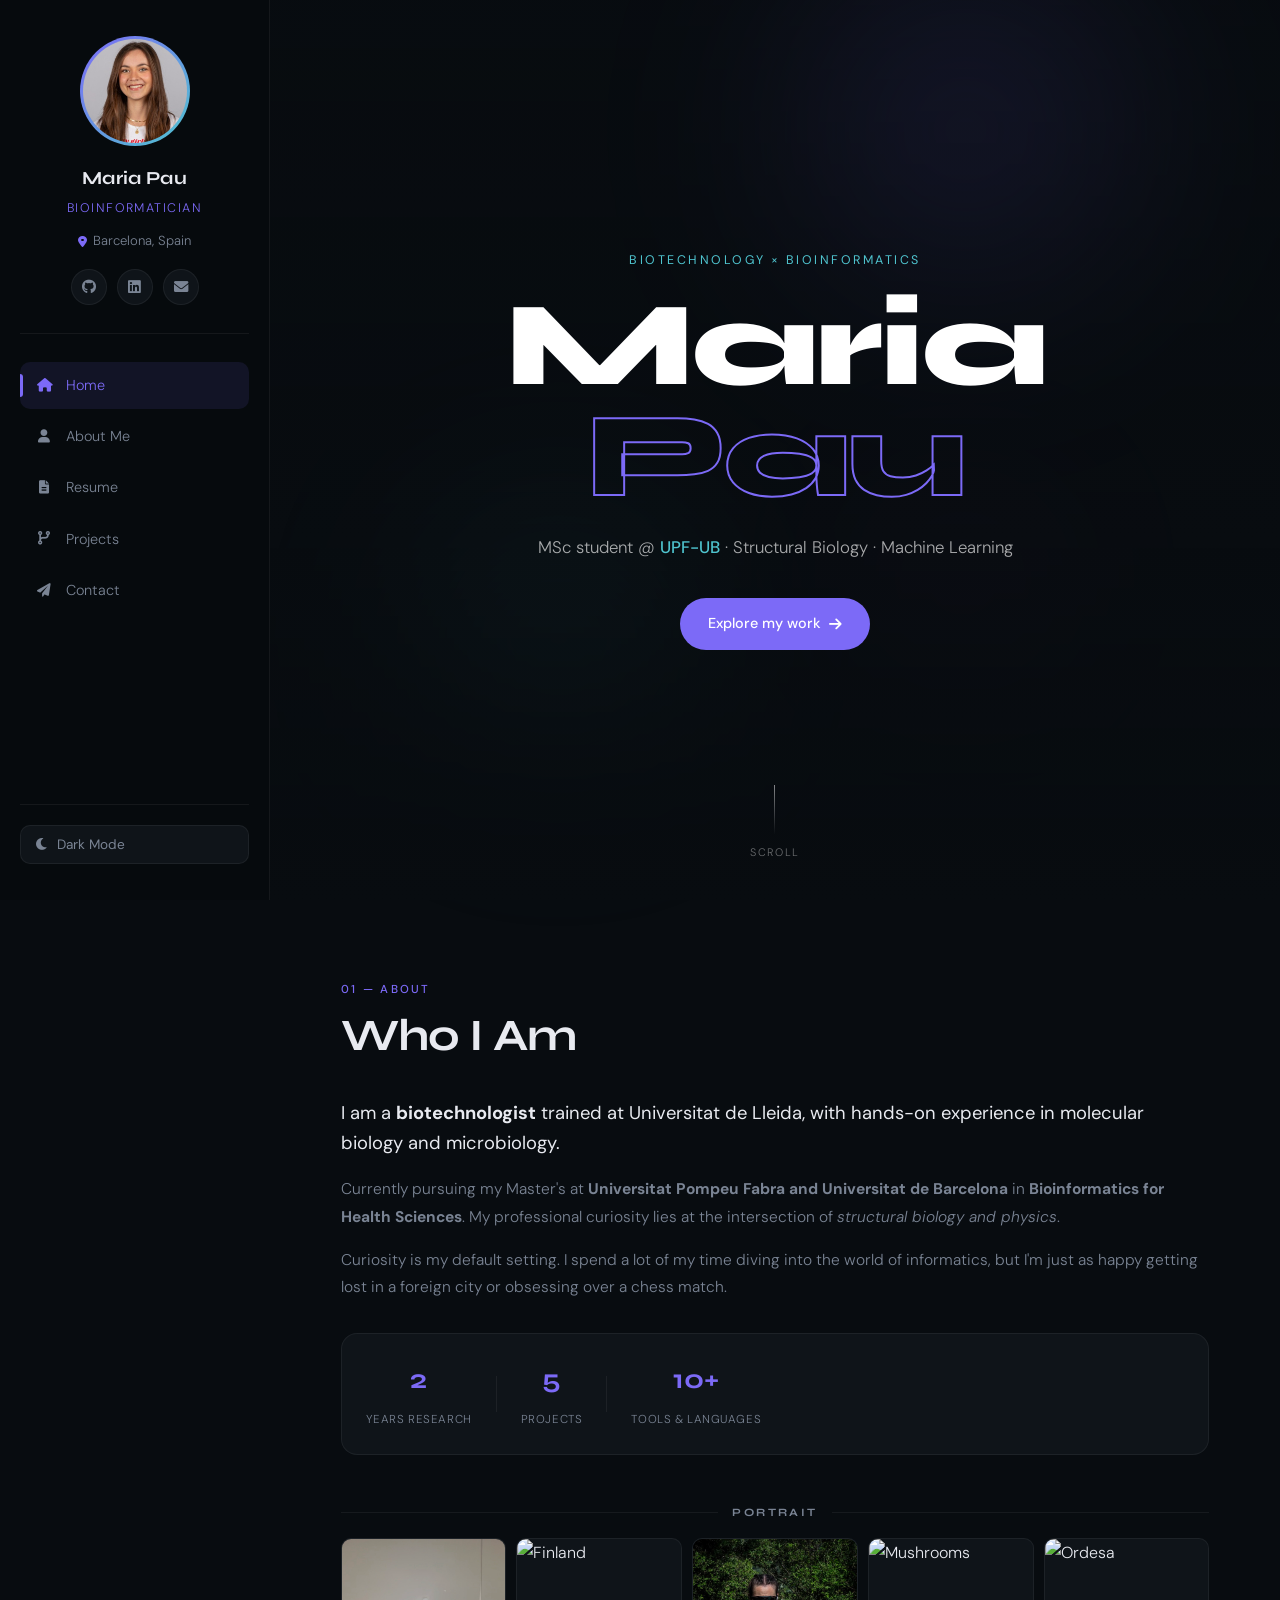
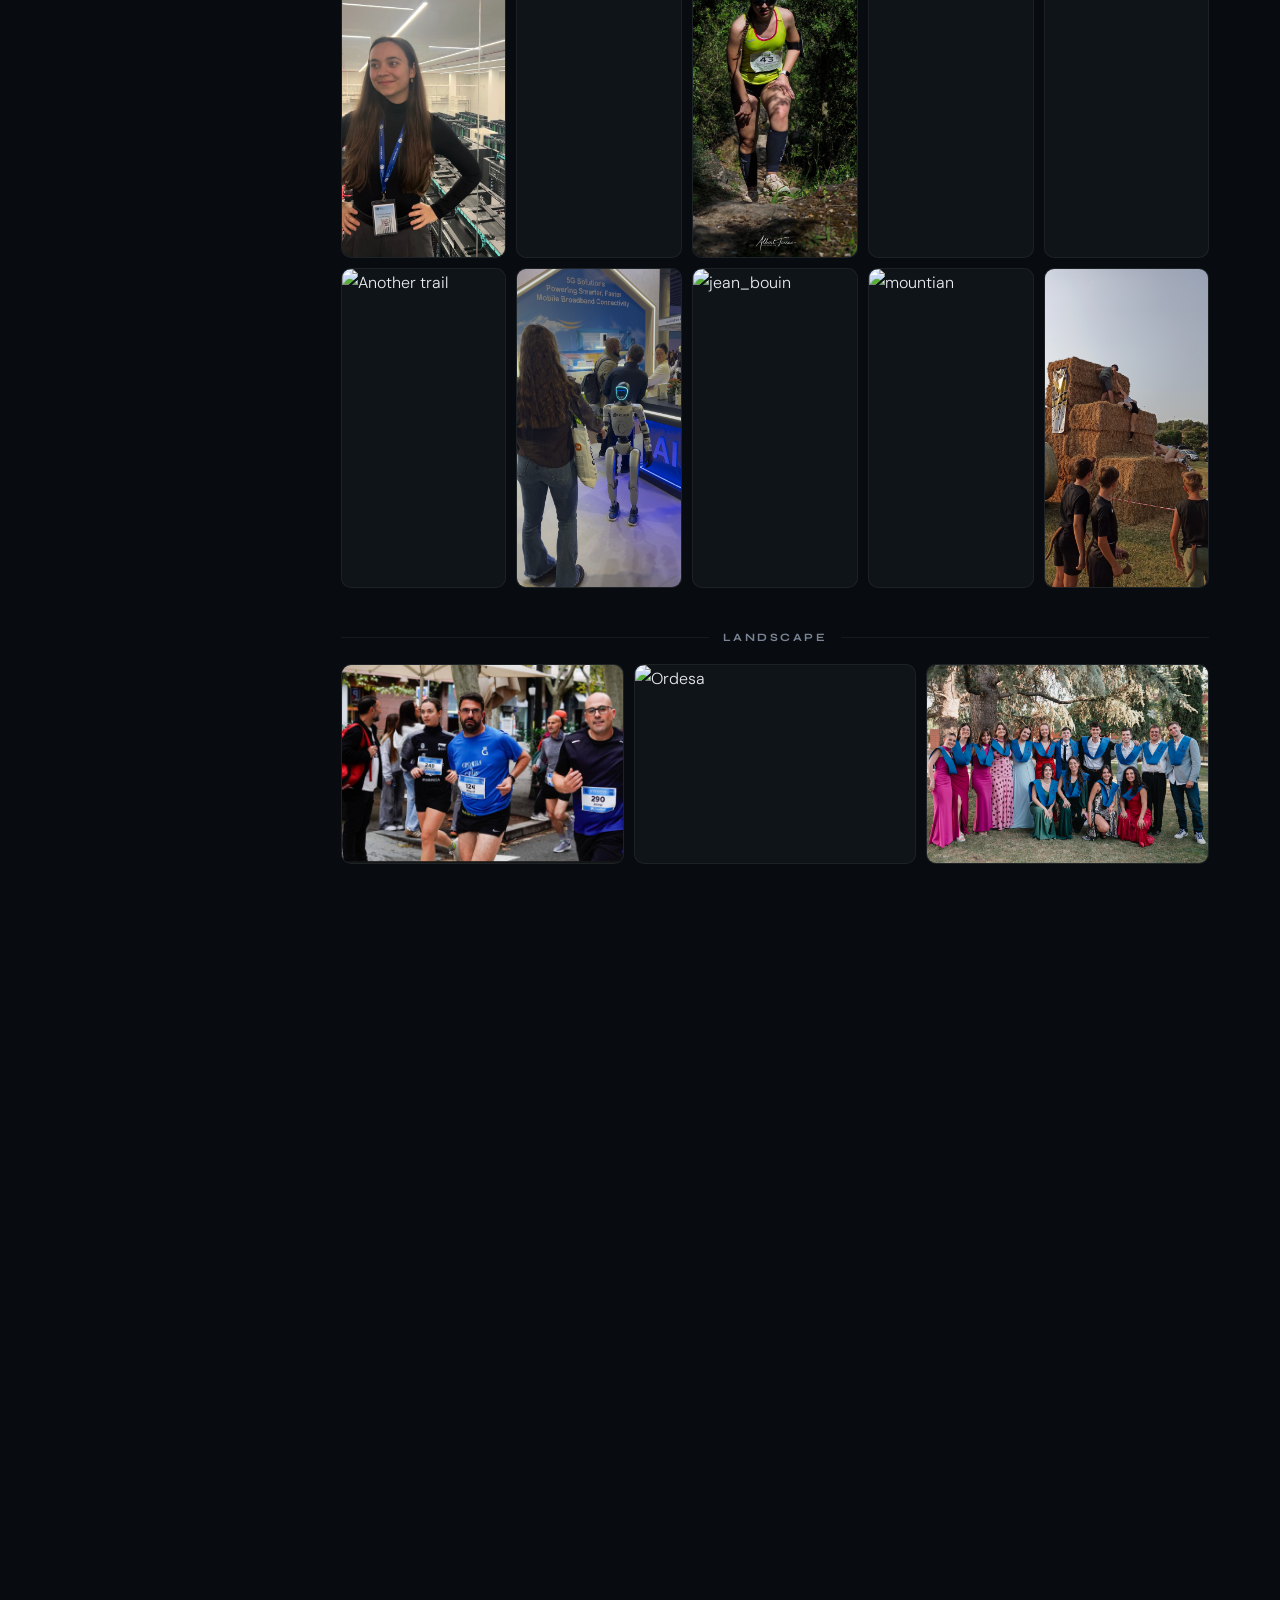
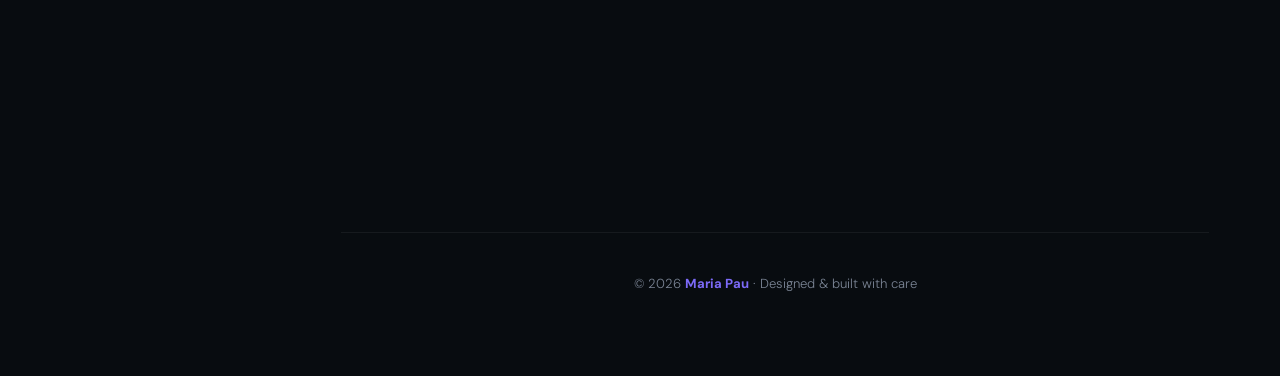
==== commit 4ed607e4: "Uploaded more photos" ====
--- a/portfolio/index.html
+++ b/portfolio/index.html
@@ -123,7 +123,7 @@
                             <div class="gallery-row gallery-row--portrait">
                                 <div class="gallery-item">
                                     <img src="BSCs.jpg" alt="BSC">
-                                    <div class="gallery-caption">Visiting the BSC! 💻</div>
+                                    <div class="gallery-caption">Visiting the BSC!</div>
                                 </div>
                                 <div class="gallery-item">
                                     <img src="finland2.jpg" alt="Finland">
@@ -131,15 +131,35 @@
                                 </div>
                                 <div class="gallery-item">
                                     <img src="Sports1.JPG" alt="Trail">
-                                    <div class="gallery-caption">Trail Running 🏃🏽‍♀️</div>
+                                    <div class="gallery-caption">Cursa del Serrat 2025 trail</div>
                                 </div>
                                 <div class="gallery-item">
                                     <img src="Natue2.jpg" alt="Mushrooms">
-                                    <div class="gallery-caption">Some cute mushrooms 🍄</div>
+                                    <div class="gallery-caption">Some cute mushrooms from Ordesa</div>
                                 </div>
                                 <div class="gallery-item">
                                     <img src="Nature.jpg" alt="Ordesa">
                                     <div class="gallery-caption">Ordesa y Monte Perdido</div>
+                                </div>
+                                <div class="gallery-item">
+                                    <img src="sport5.jpg" alt="Another trail">
+                                    <div class="gallery-caption">Sant Isidret 2026 Trail</div>
+                                </div>
+                                <div class="gallery-item">
+                                    <img src="mwc.jpg" alt="MWC">
+                                    <div class="gallery-caption">Mobile World Congress 2026</div>
+                                </div>
+                                <div class="gallery-item">
+                                    <img src="Jean_Bouin.jpg" alt="jean_bouin">
+                                    <div class="gallery-caption">Jean Bouin 2025 race 10k</div>
+                                </div>
+                                <div class="gallery-item">
+                                    <img src="mountians.png" alt="mountian">
+                                    <div class="gallery-caption">Love getting lost in the mountains!</div>
+                                </div>
+                                <div class="gallery-item">
+                                    <img src="pagesferro.jpg" alt="pagesdeferro">
+                                    <div class="gallery-caption">Pagès de ferro 2025</div>
                                 </div>
                             </div>
                         </div>
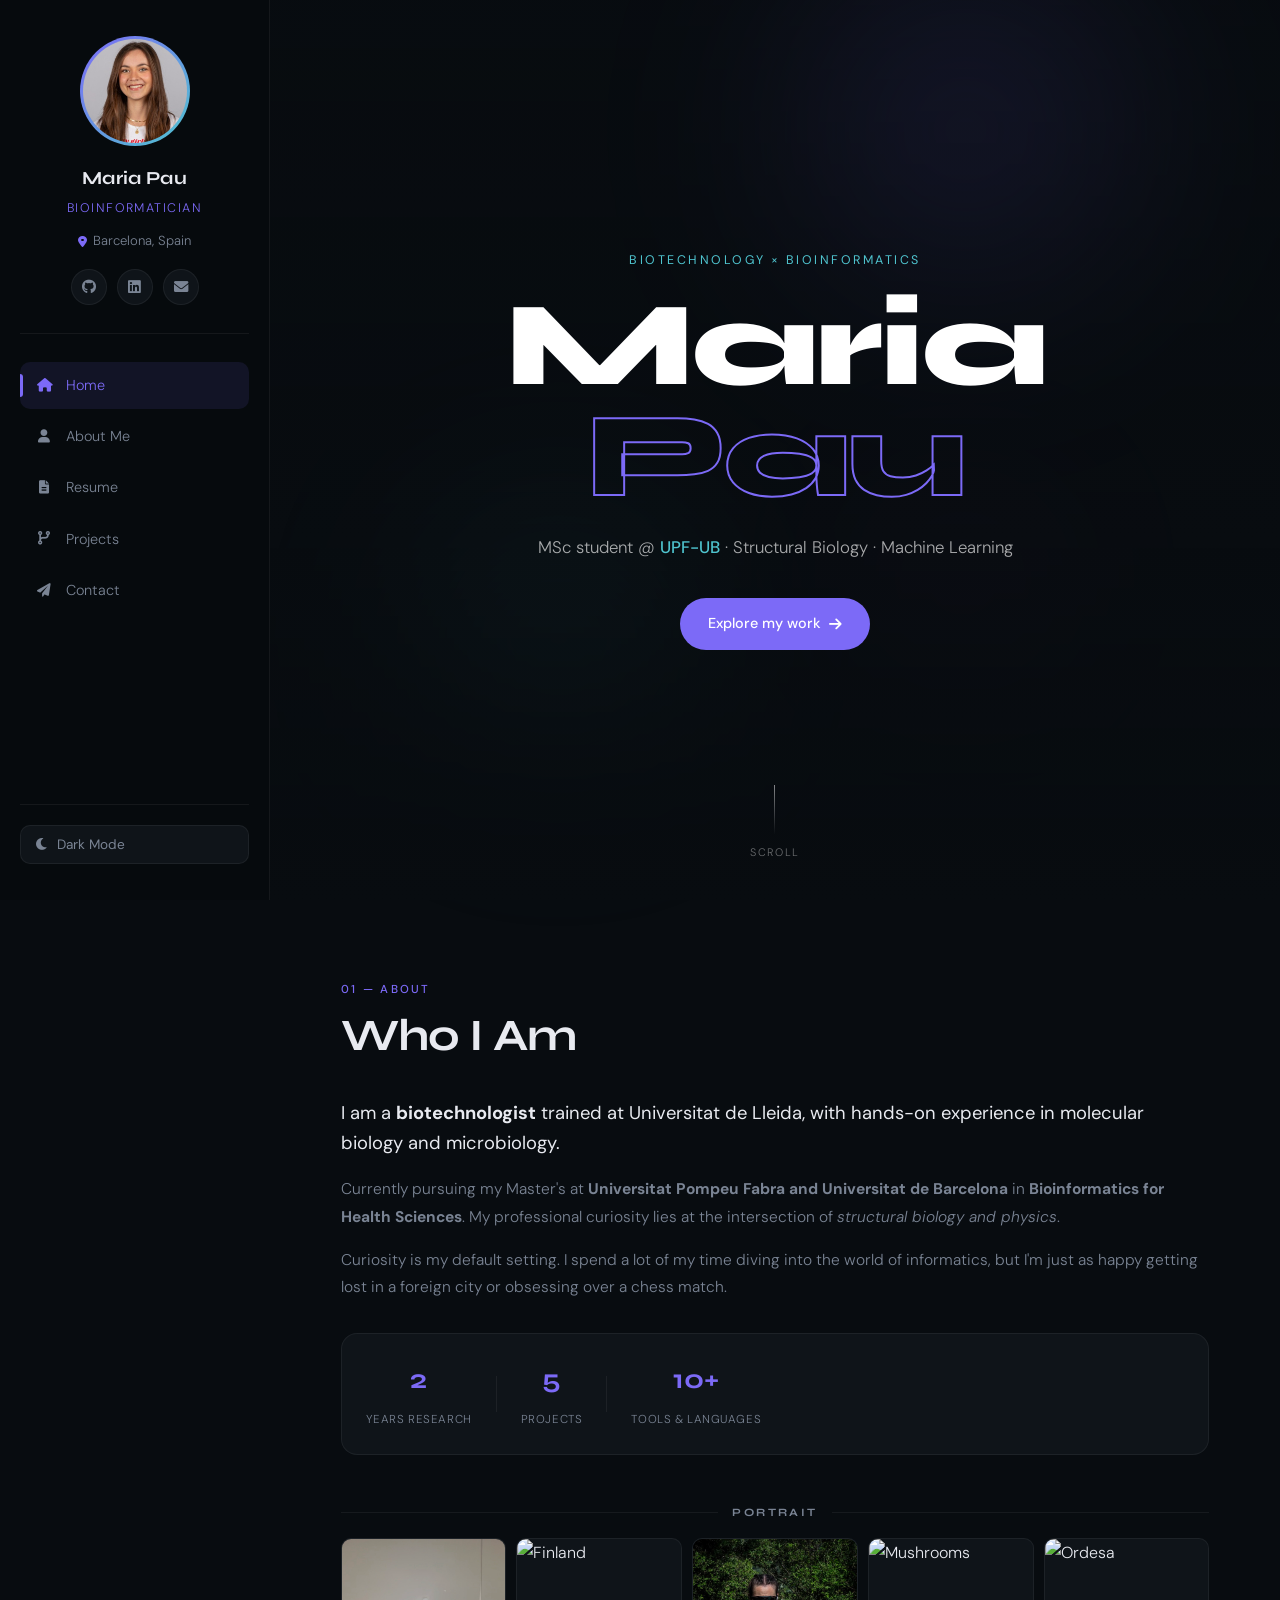
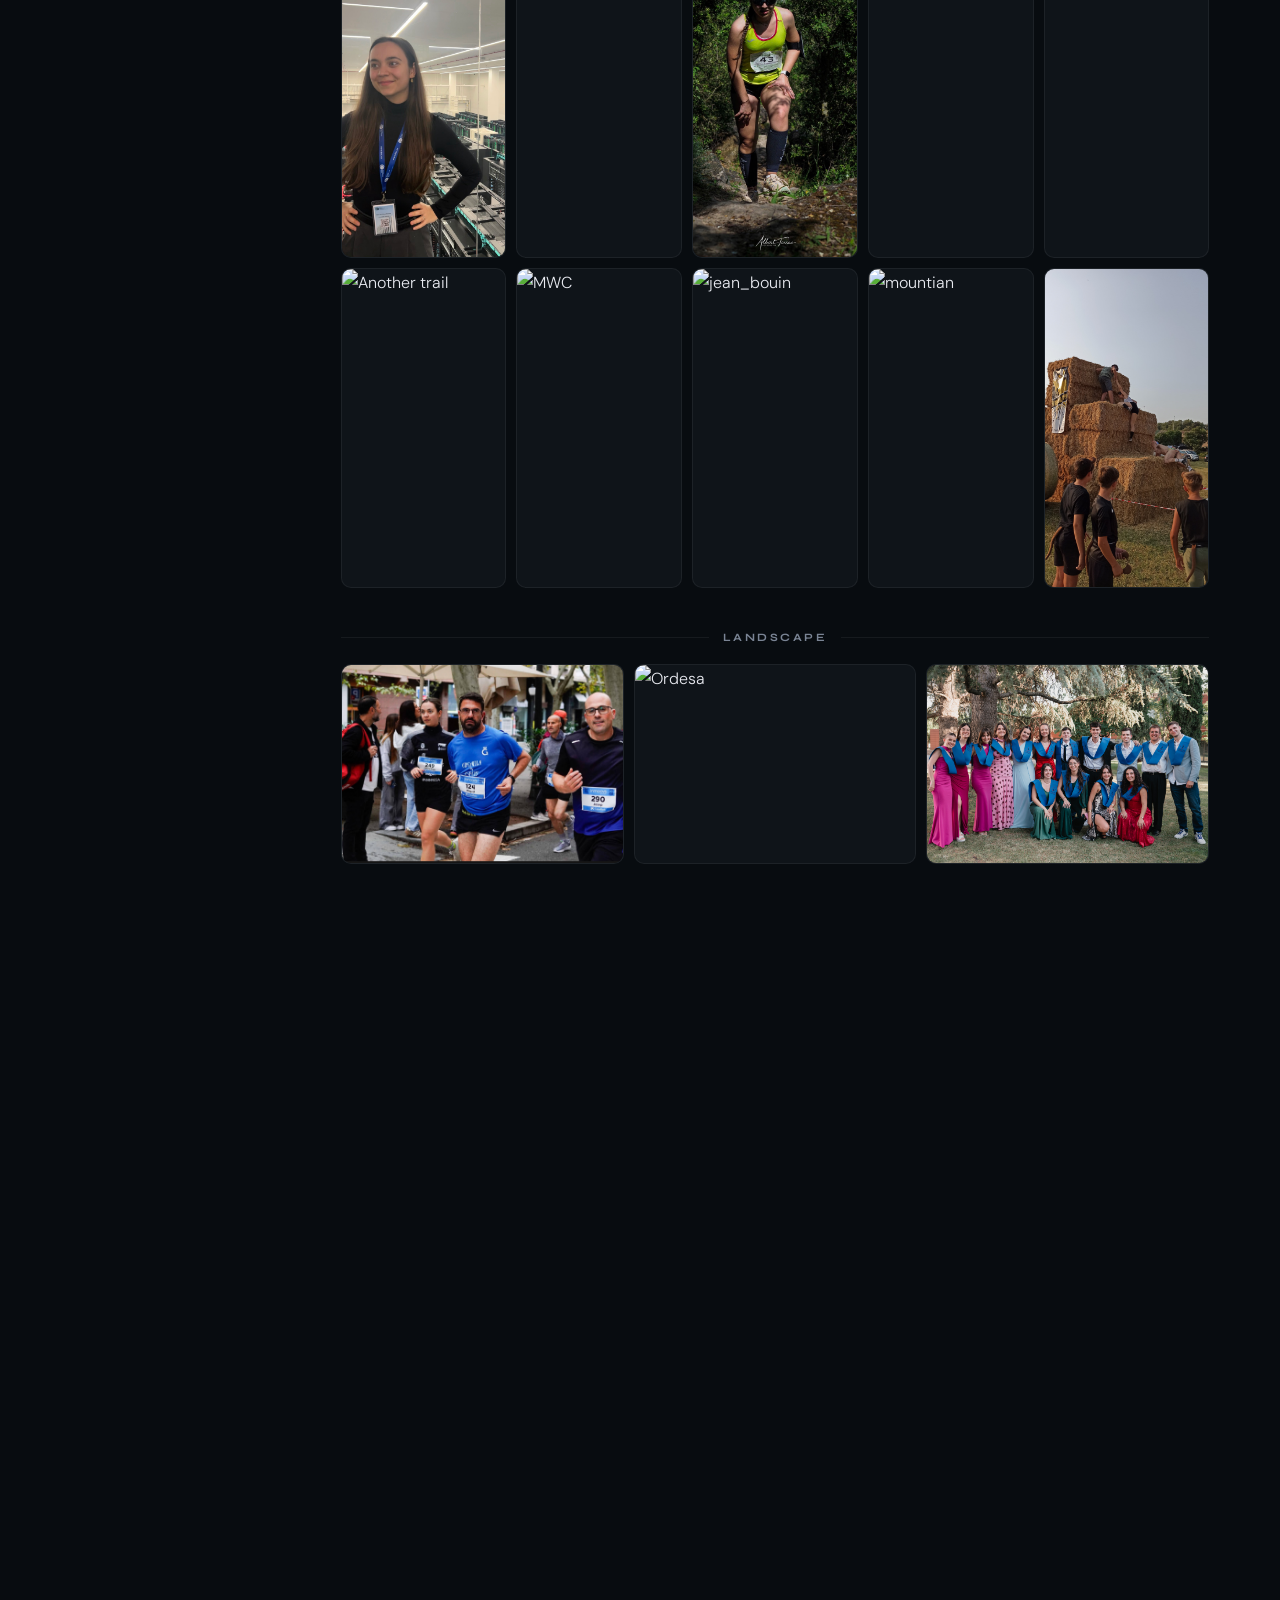
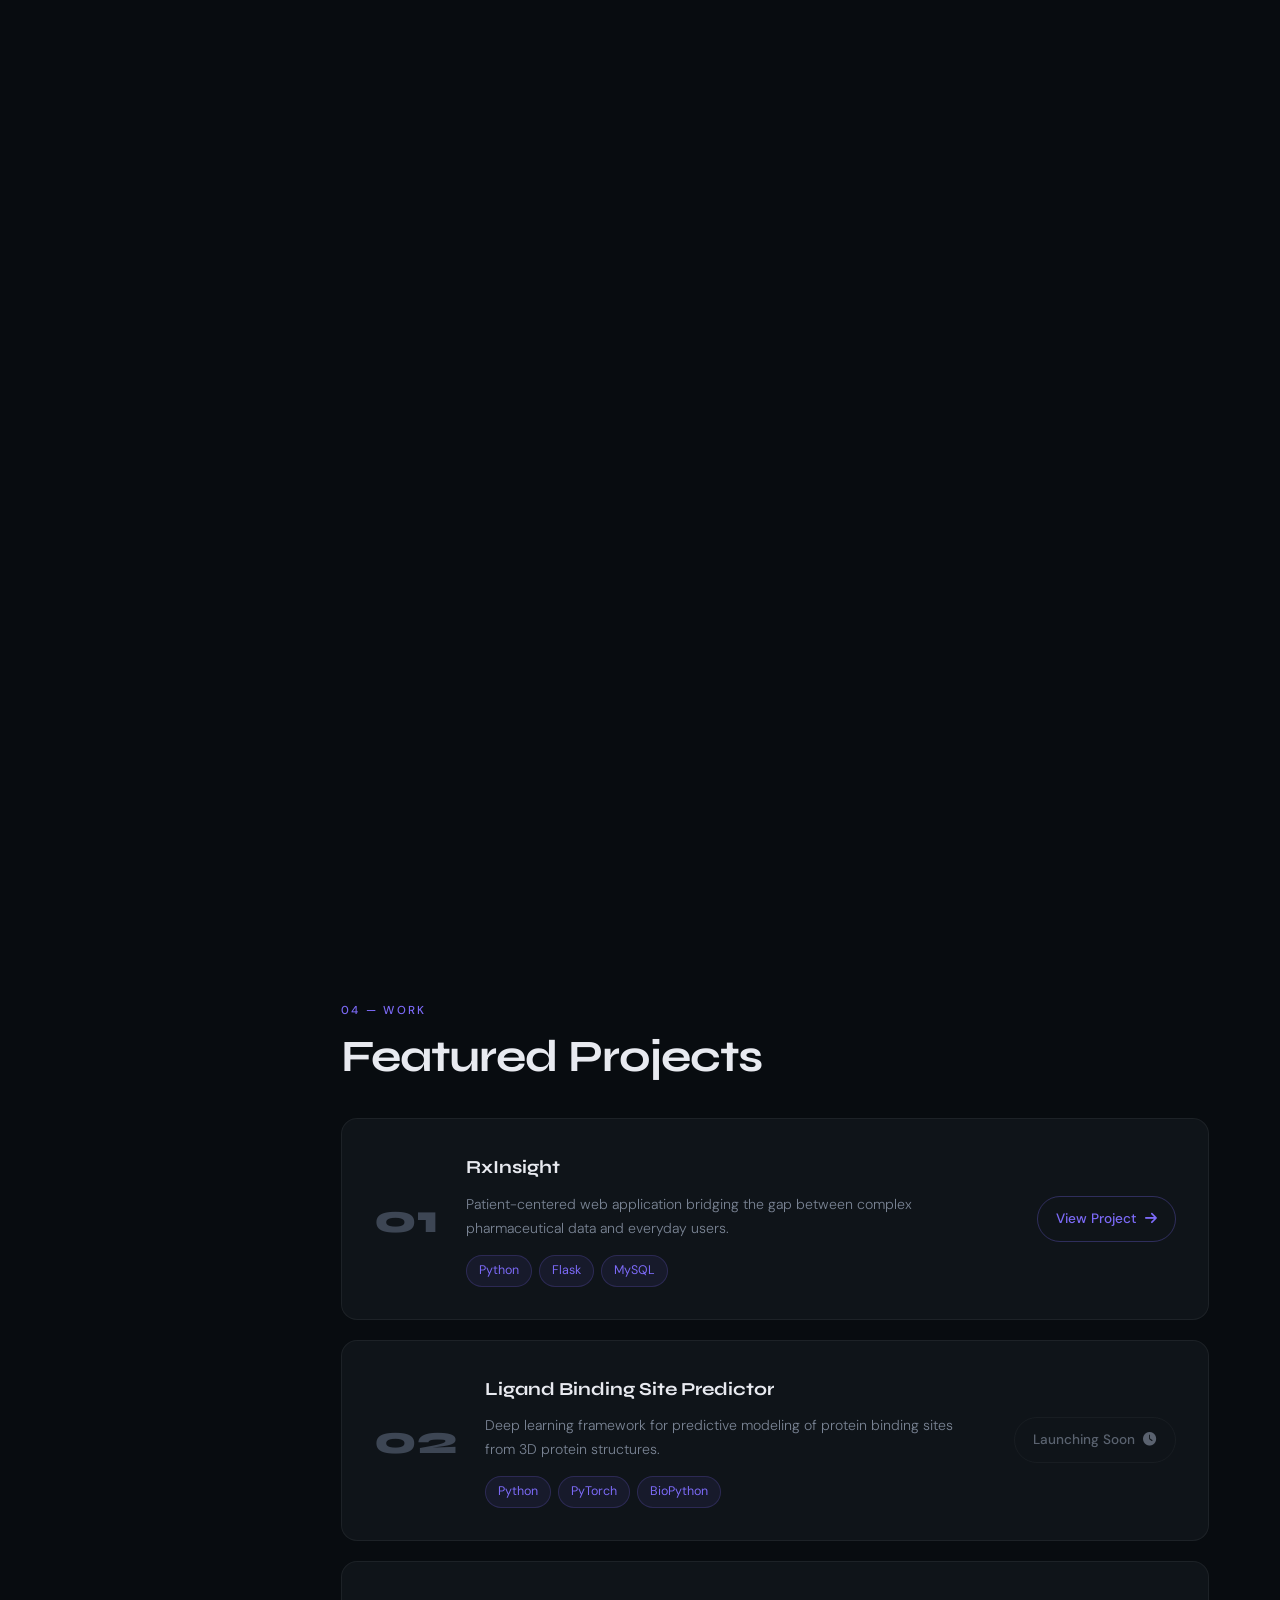
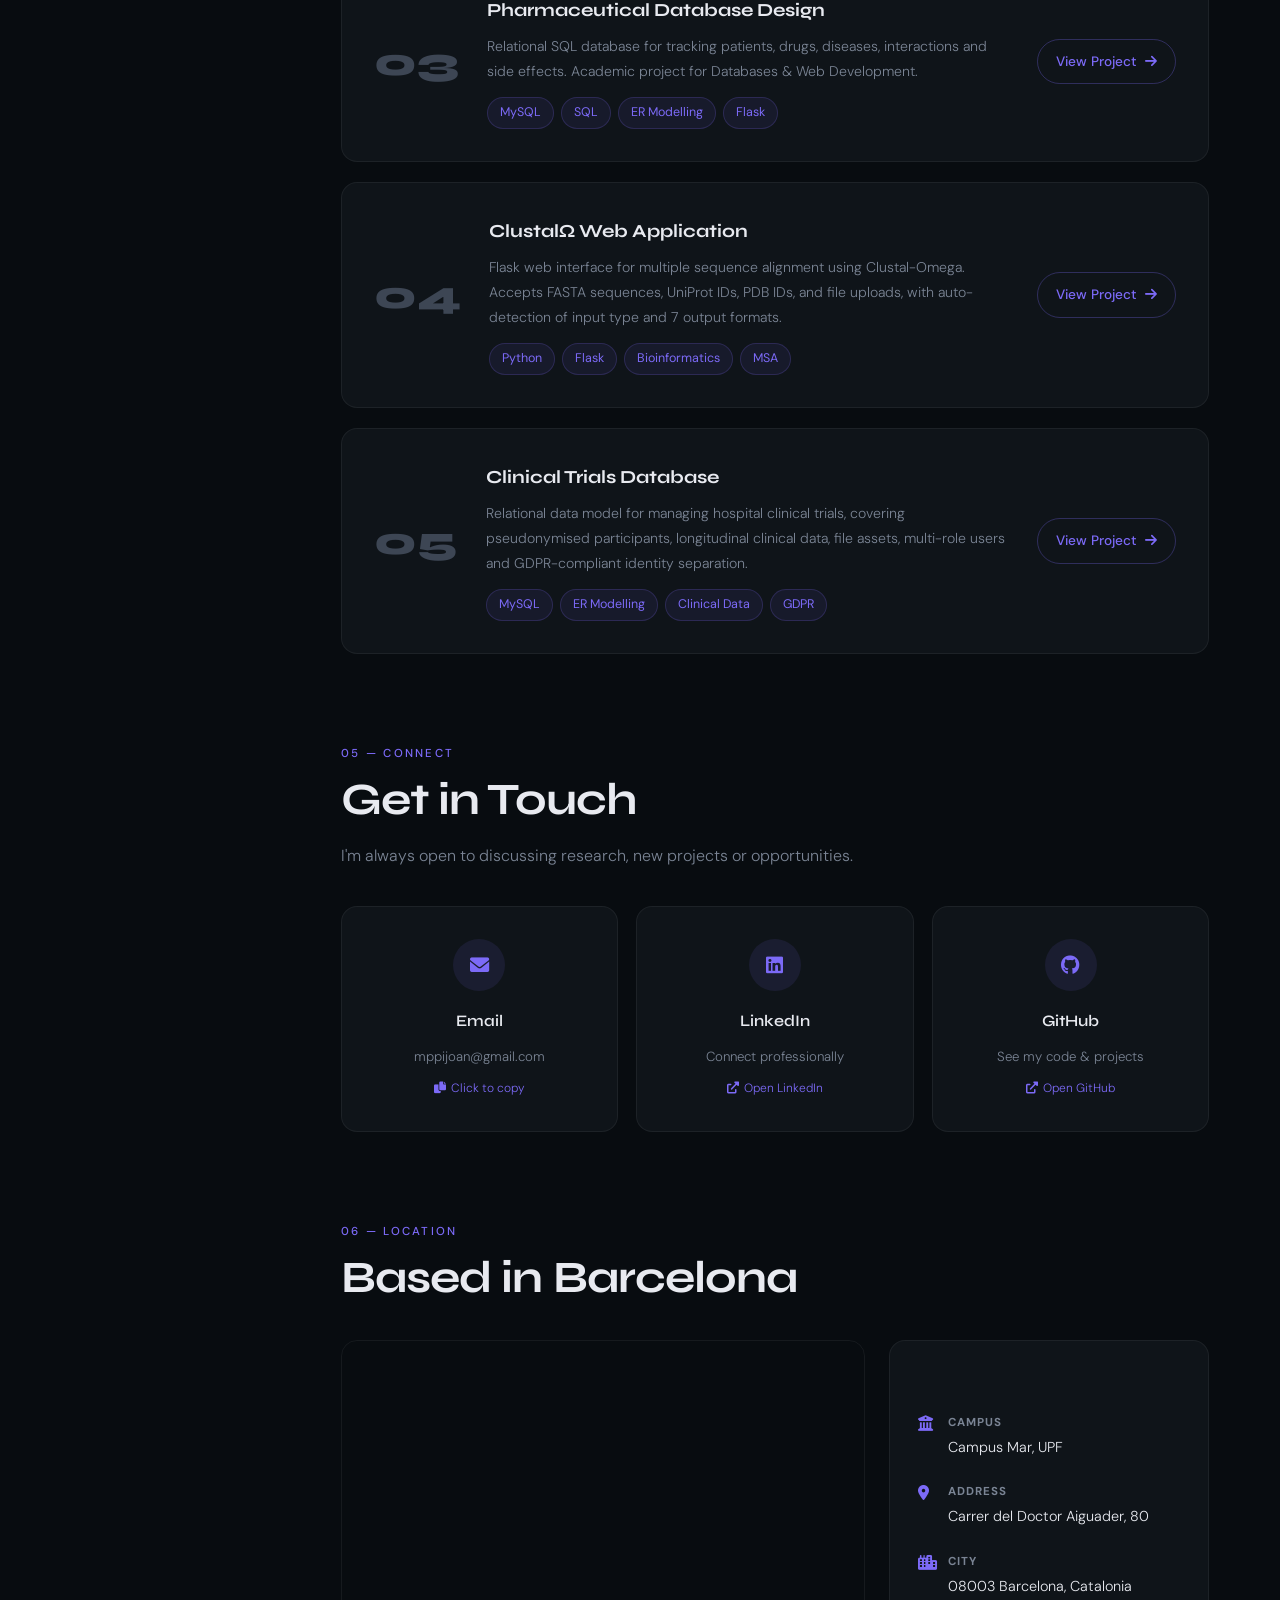
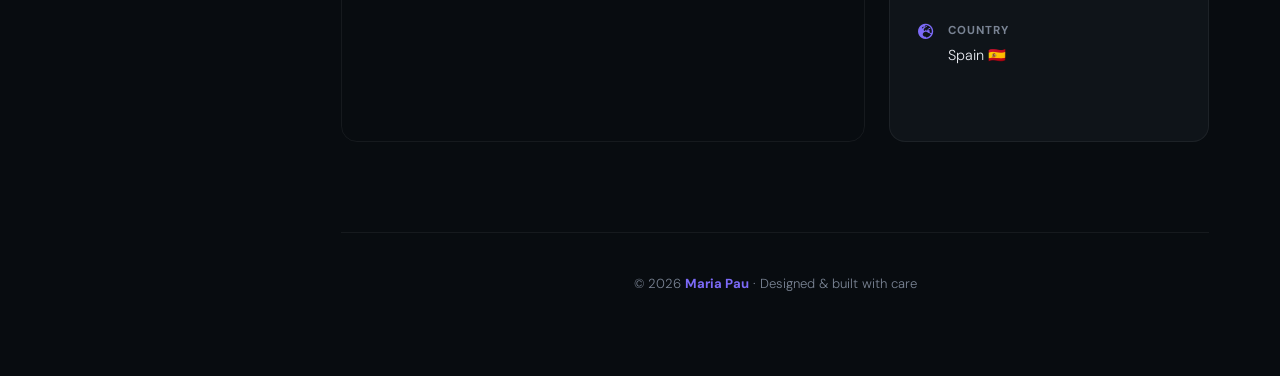
==== commit c8a28f9d: "added a video on index.html" ====
--- a/portfolio/index.html
+++ b/portfolio/index.html
@@ -146,7 +146,7 @@
                                     <div class="gallery-caption">Sant Isidret 2026 Trail</div>
                                 </div>
                                 <div class="gallery-item">
-                                    <img src="mwc.jpg" alt="MWC">
+                                    <img src="optimized_video.mp4" alt="MWC">
                                     <div class="gallery-caption">Mobile World Congress 2026</div>
                                 </div>
                                 <div class="gallery-item">
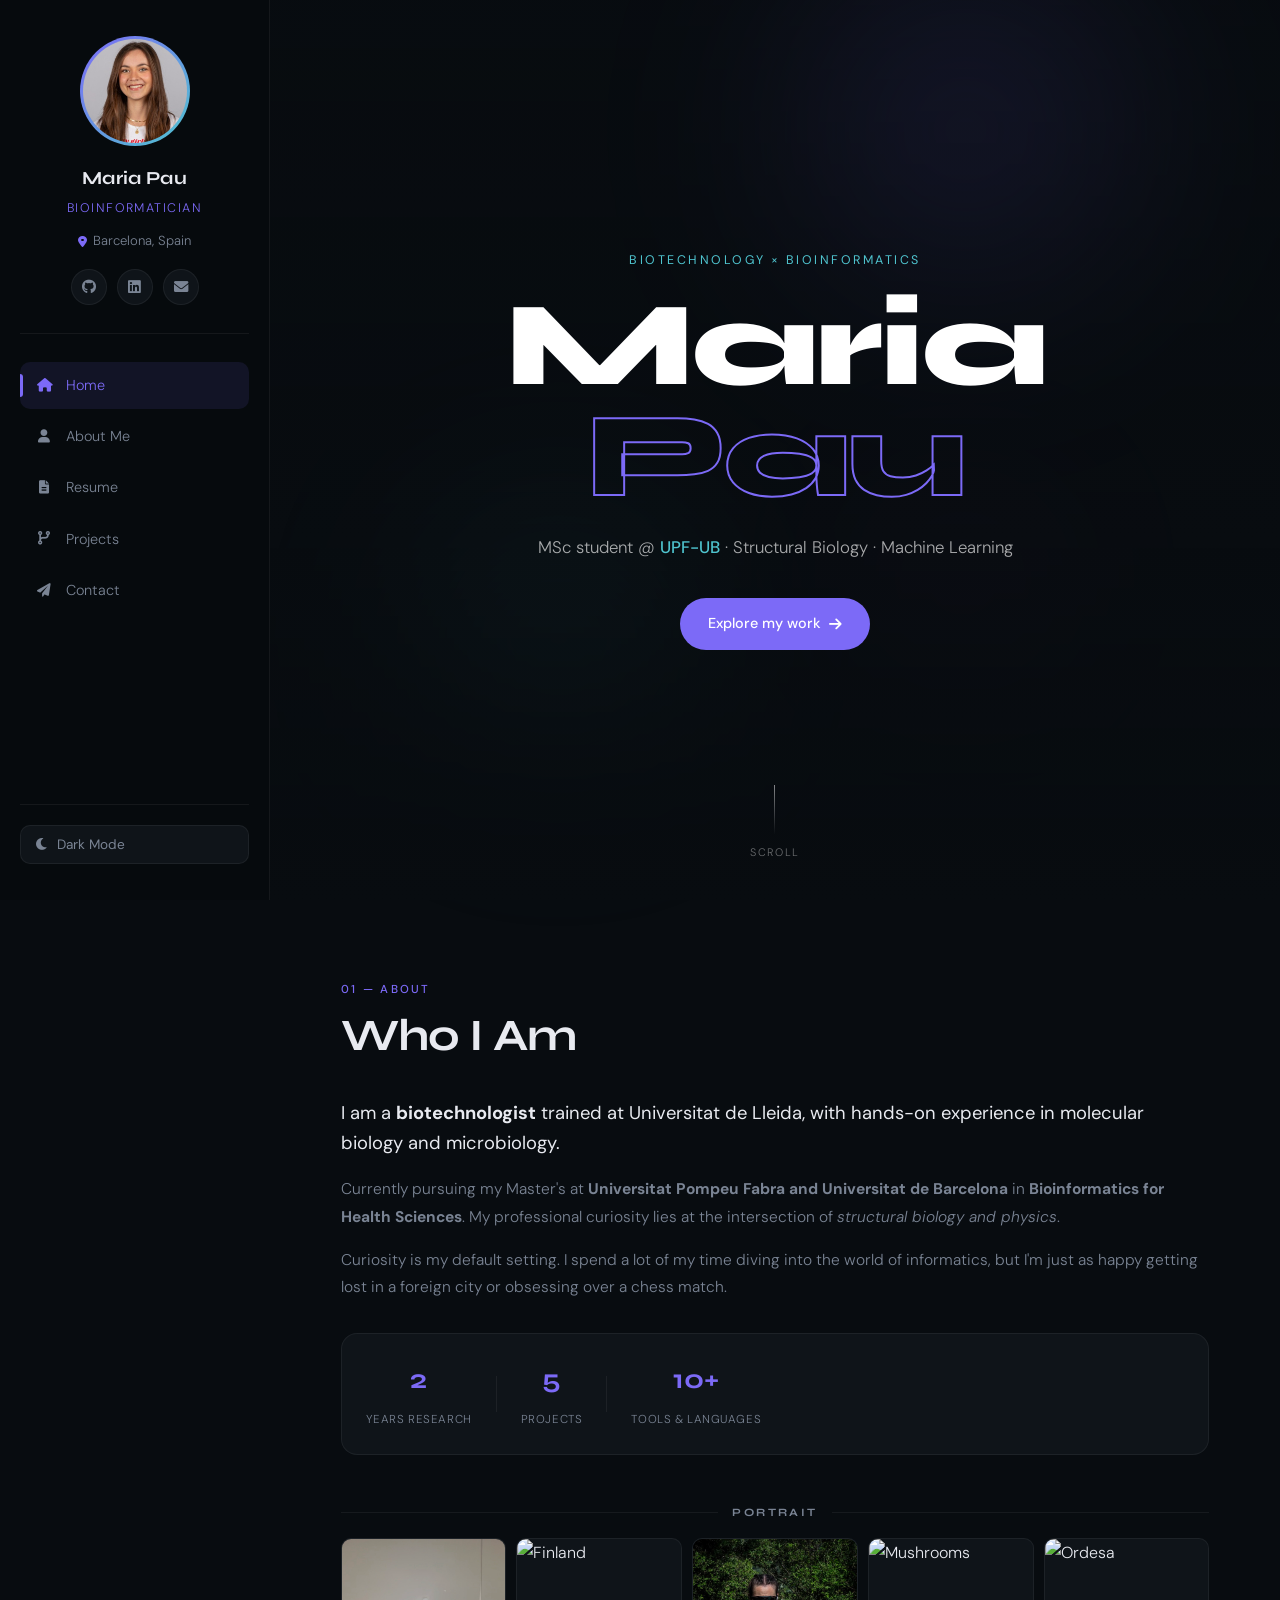
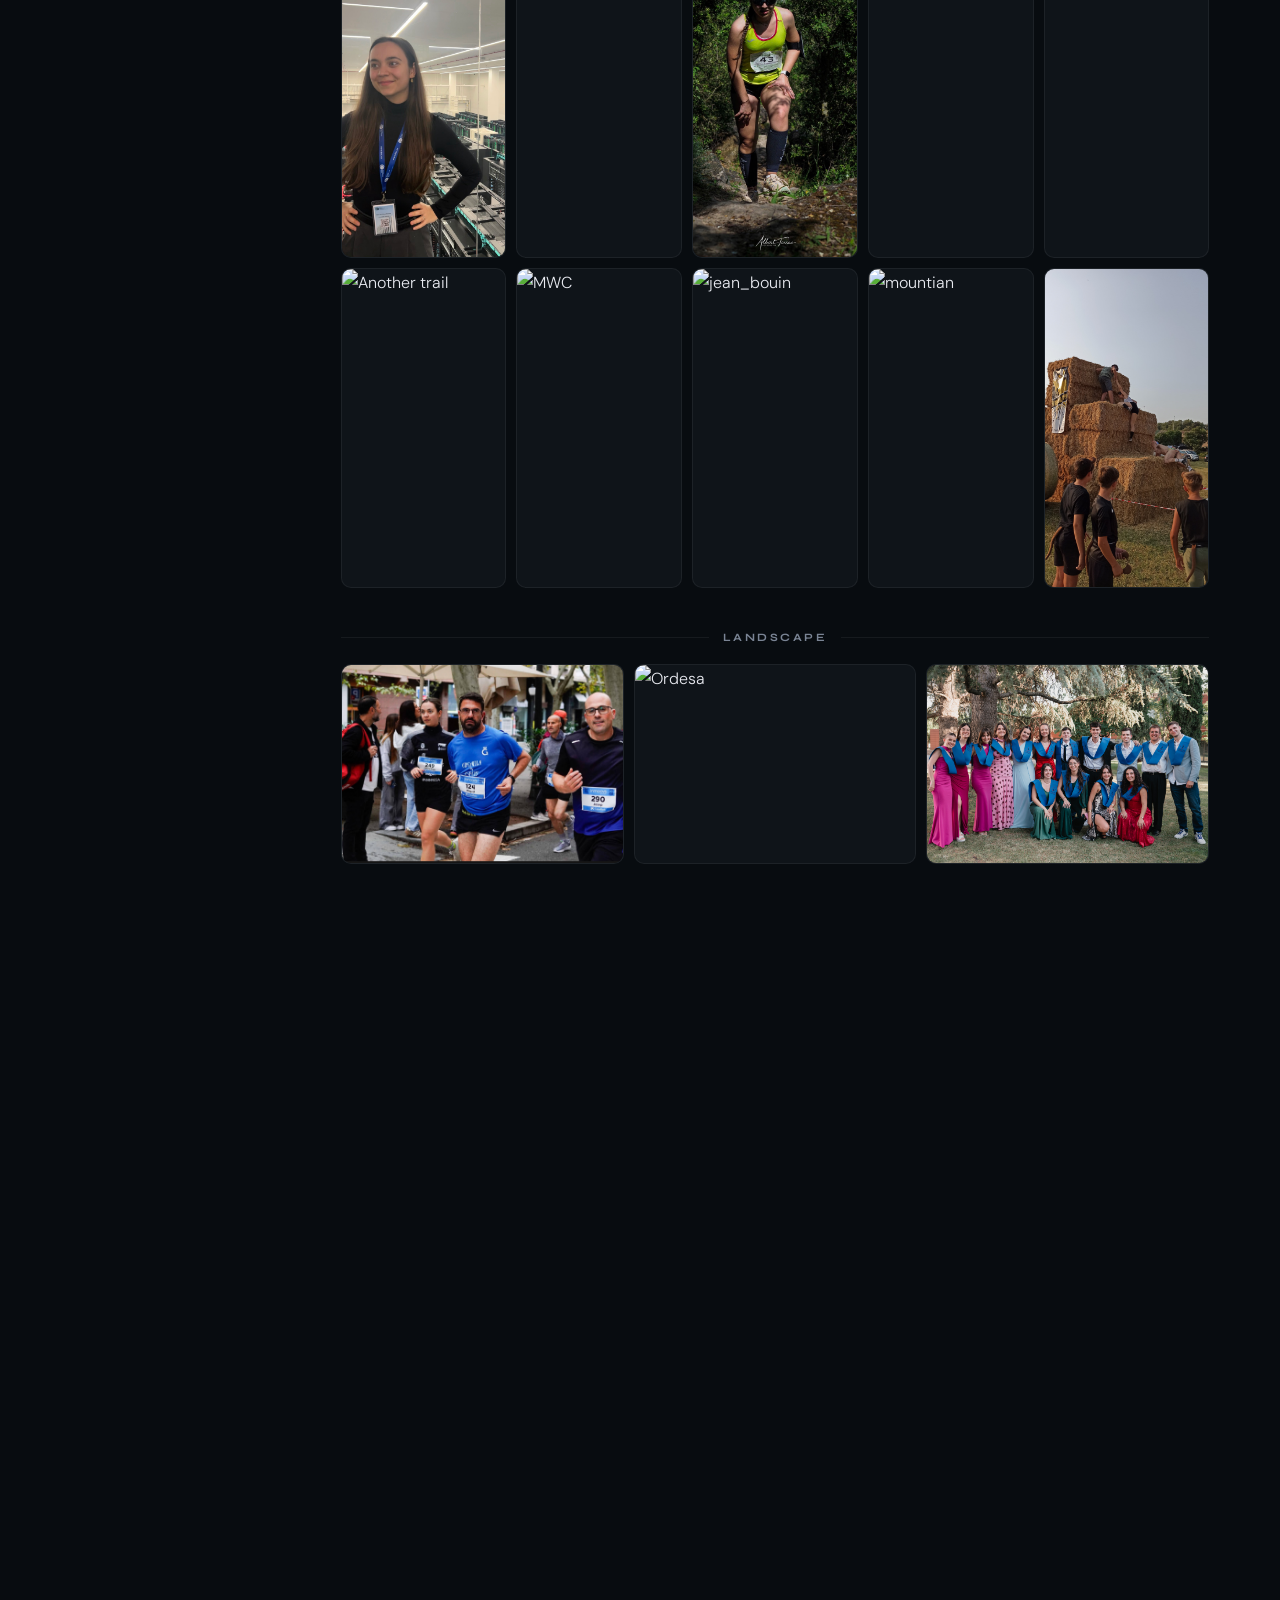
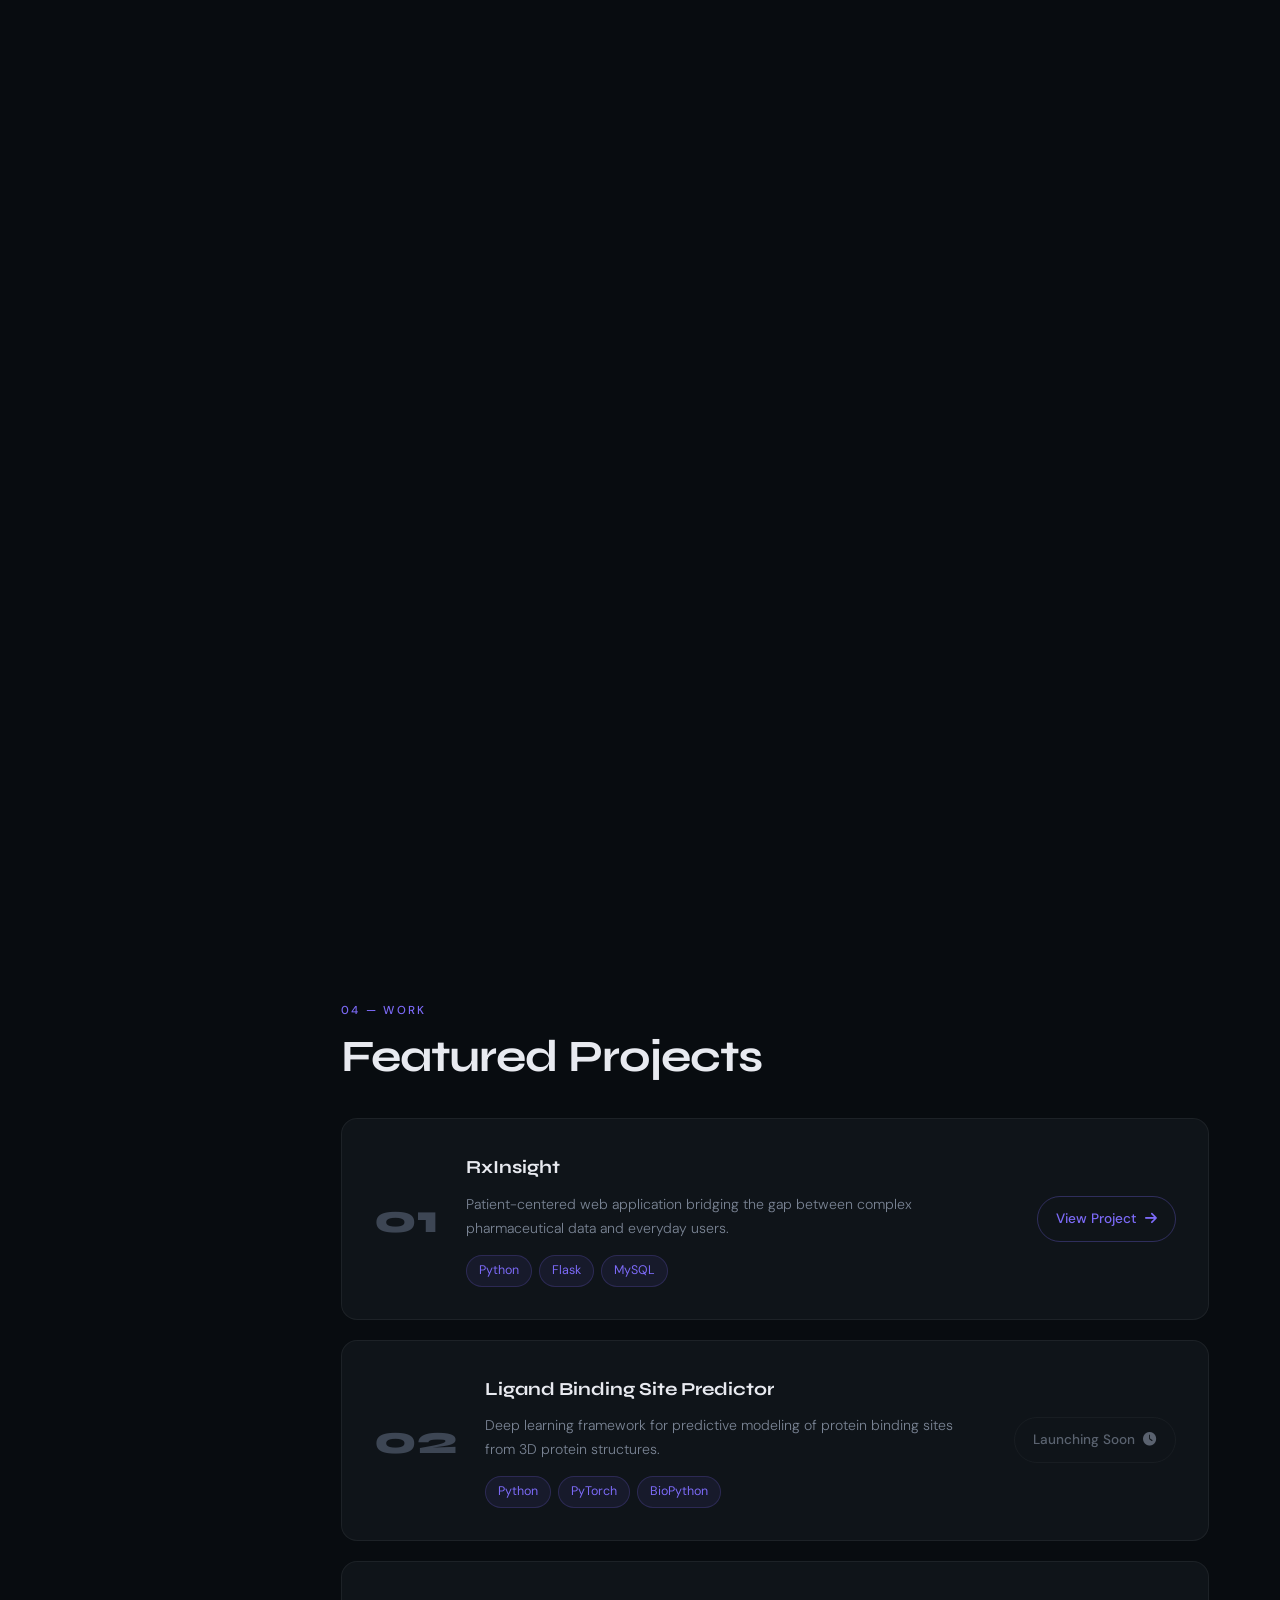
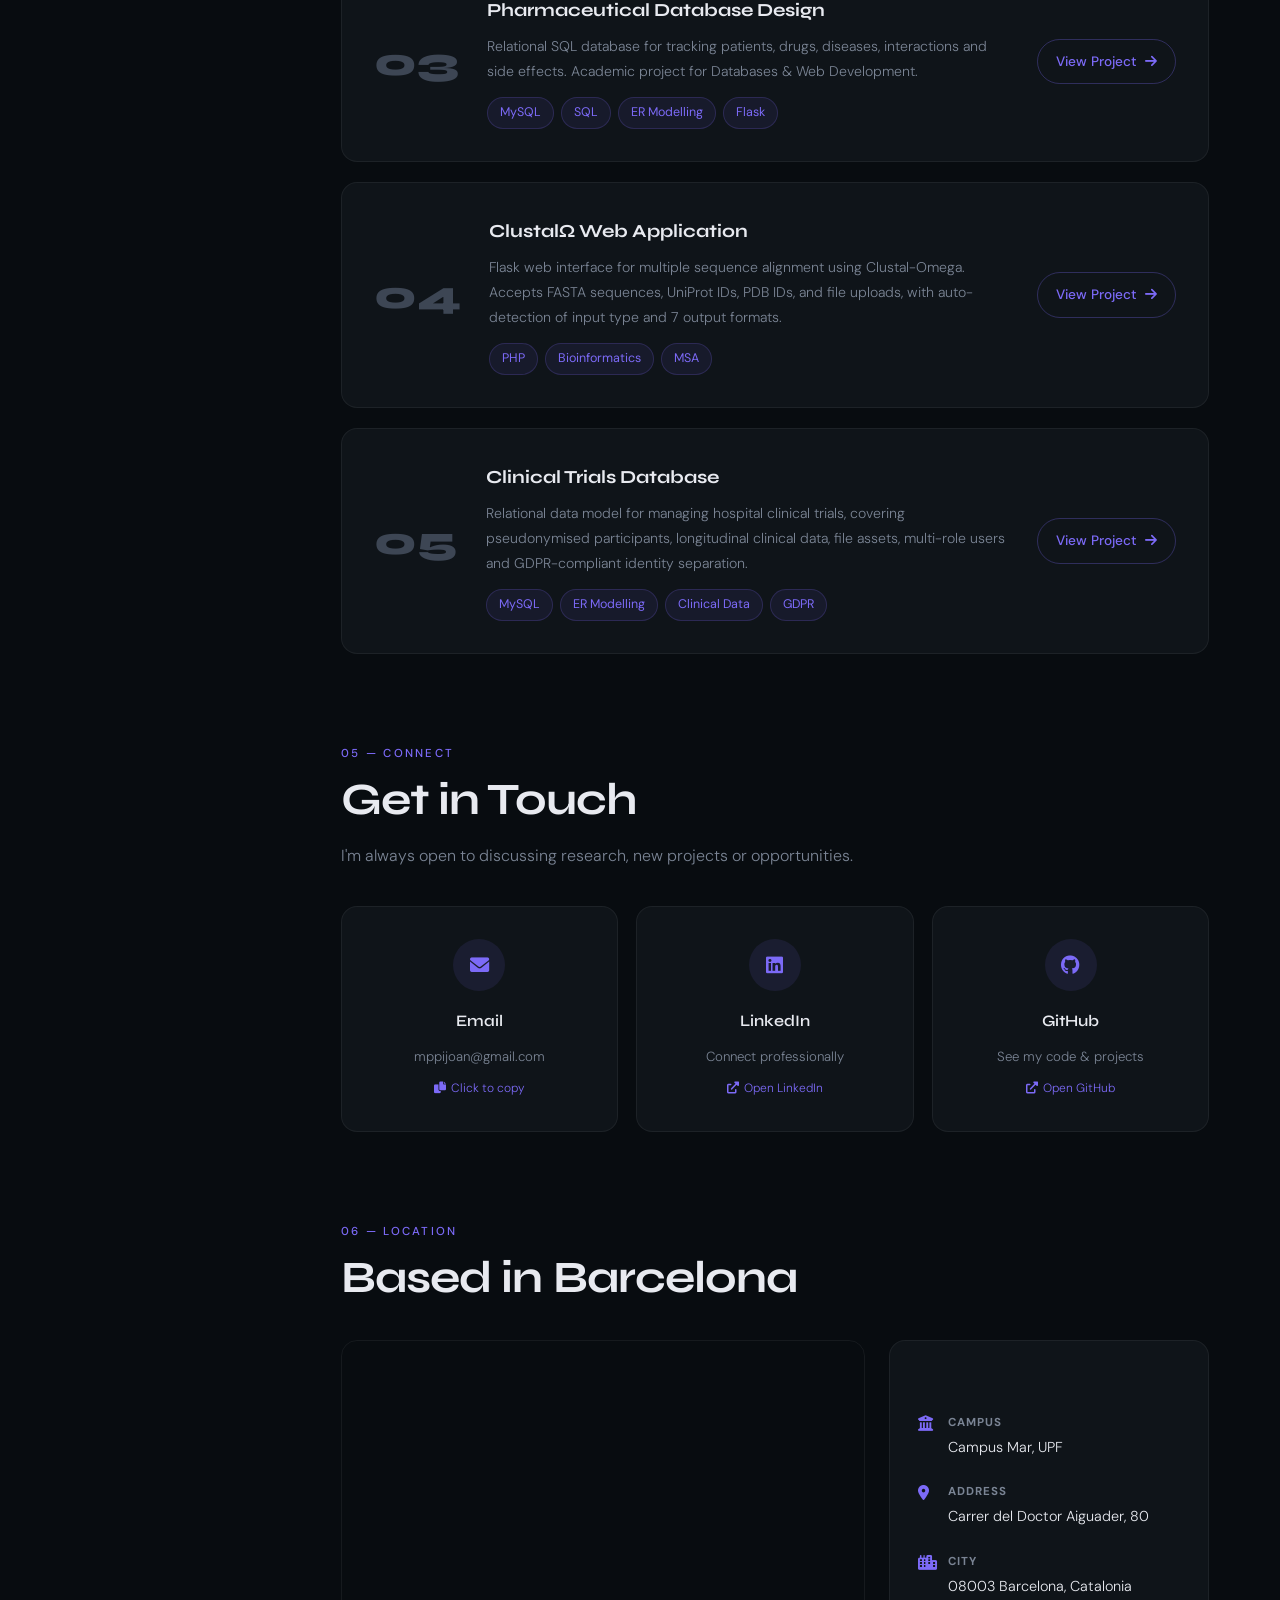
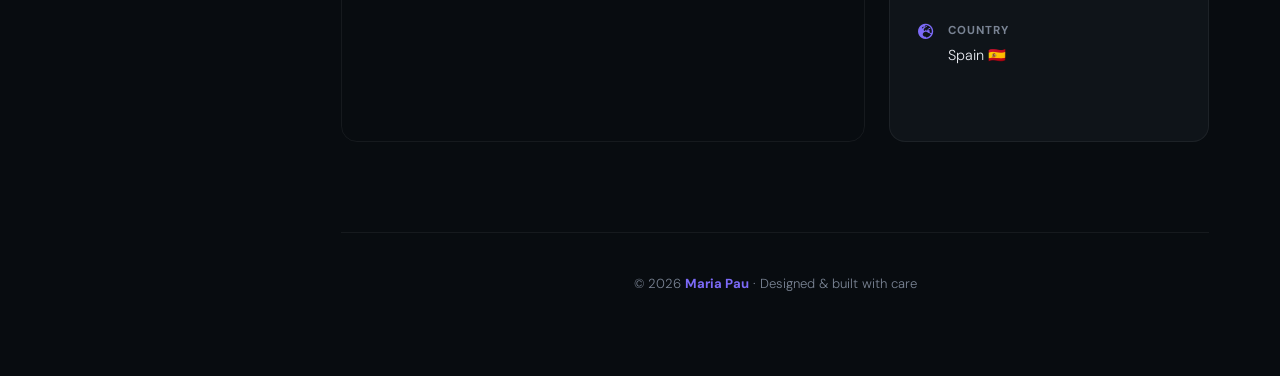
==== commit 1818634e: "changed clustal-omega explanations" ====
--- a/portfolio/index.html
+++ b/portfolio/index.html
@@ -356,7 +356,7 @@
                             <h3>ClustalΩ Web Application</h3>
                             <p>Flask web interface for multiple sequence alignment using Clustal-Omega. Accepts FASTA sequences, UniProt IDs, PDB IDs, and file uploads, with auto-detection of input type and 7 output formats.</p>
                             <div class="tags">
-                                <span>Python</span><span>Flask</span><span>Bioinformatics</span><span>MSA</span>
+                                <span>PHP</span><span>Bioinformatics</span><span>MSA</span>
                             </div>
                         </div>
                         <span class="project-link">View Project <i class="fas fa-arrow-right"></i></span>
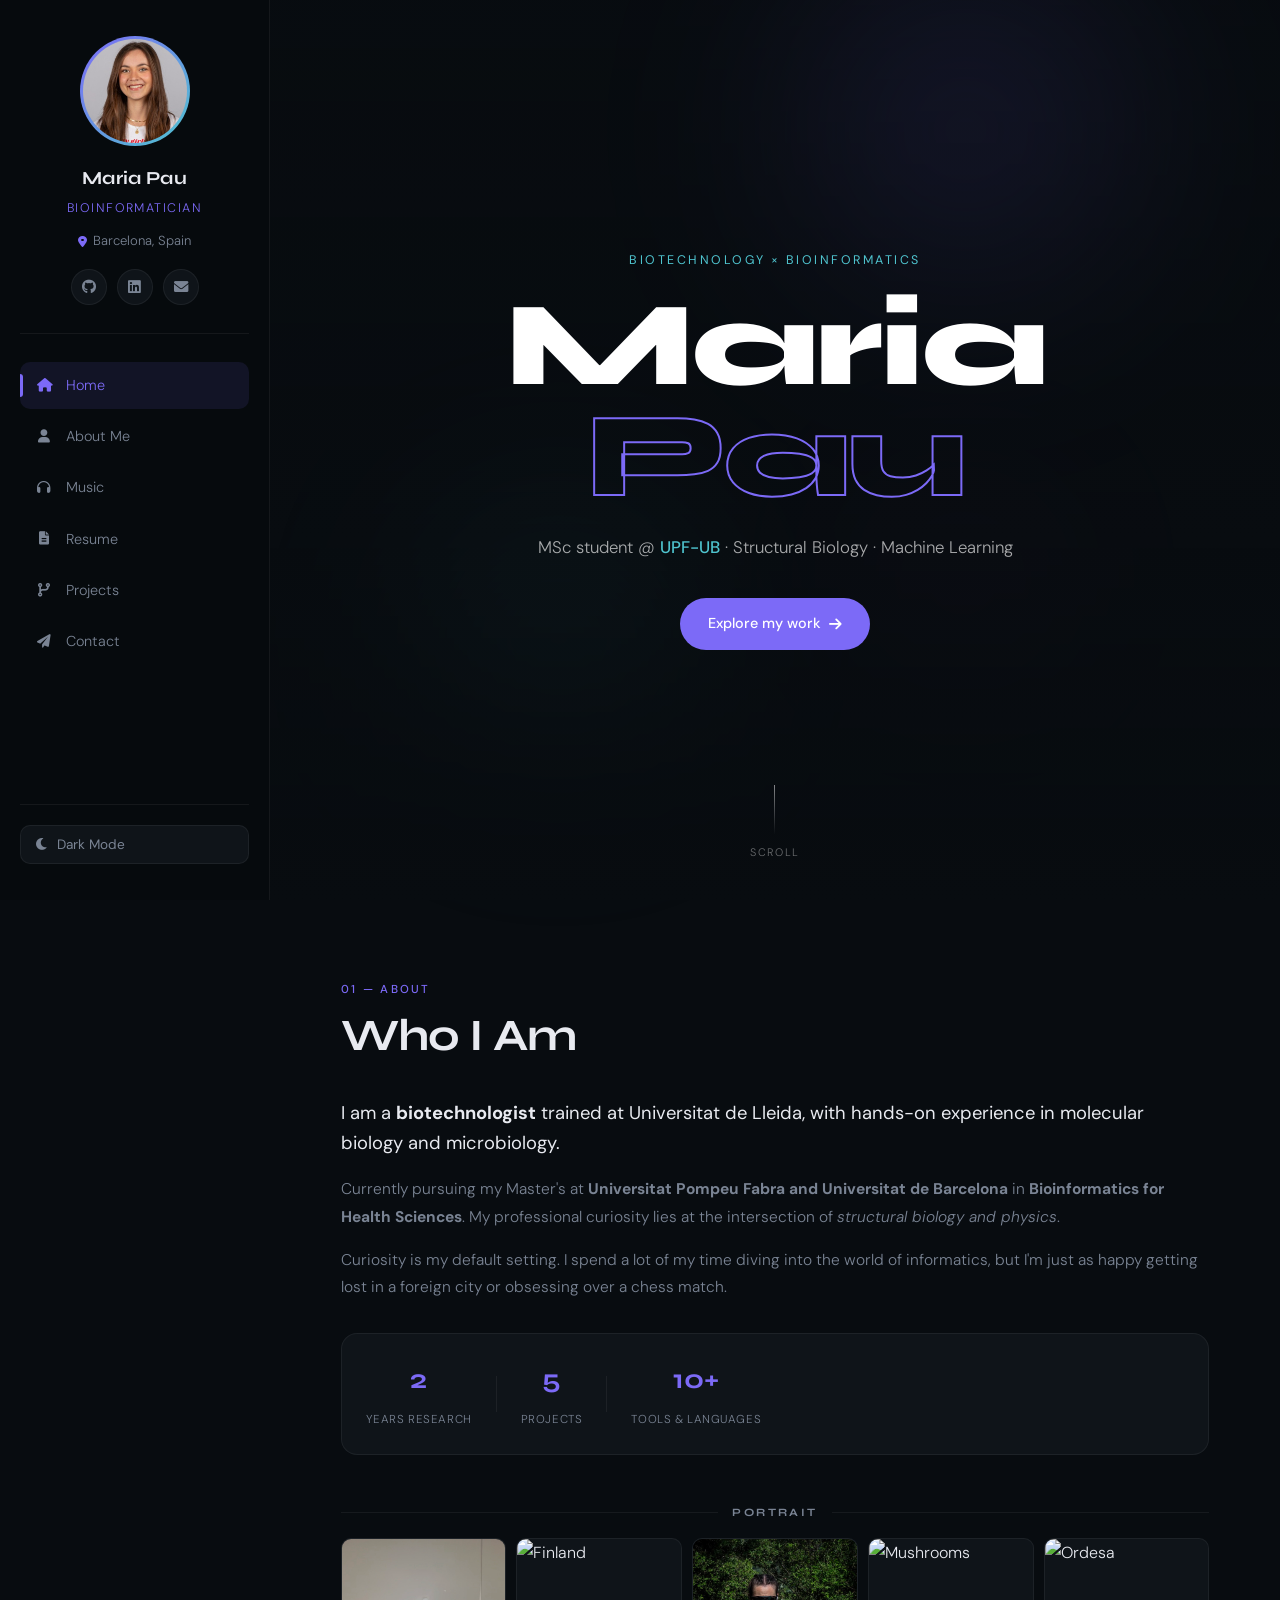
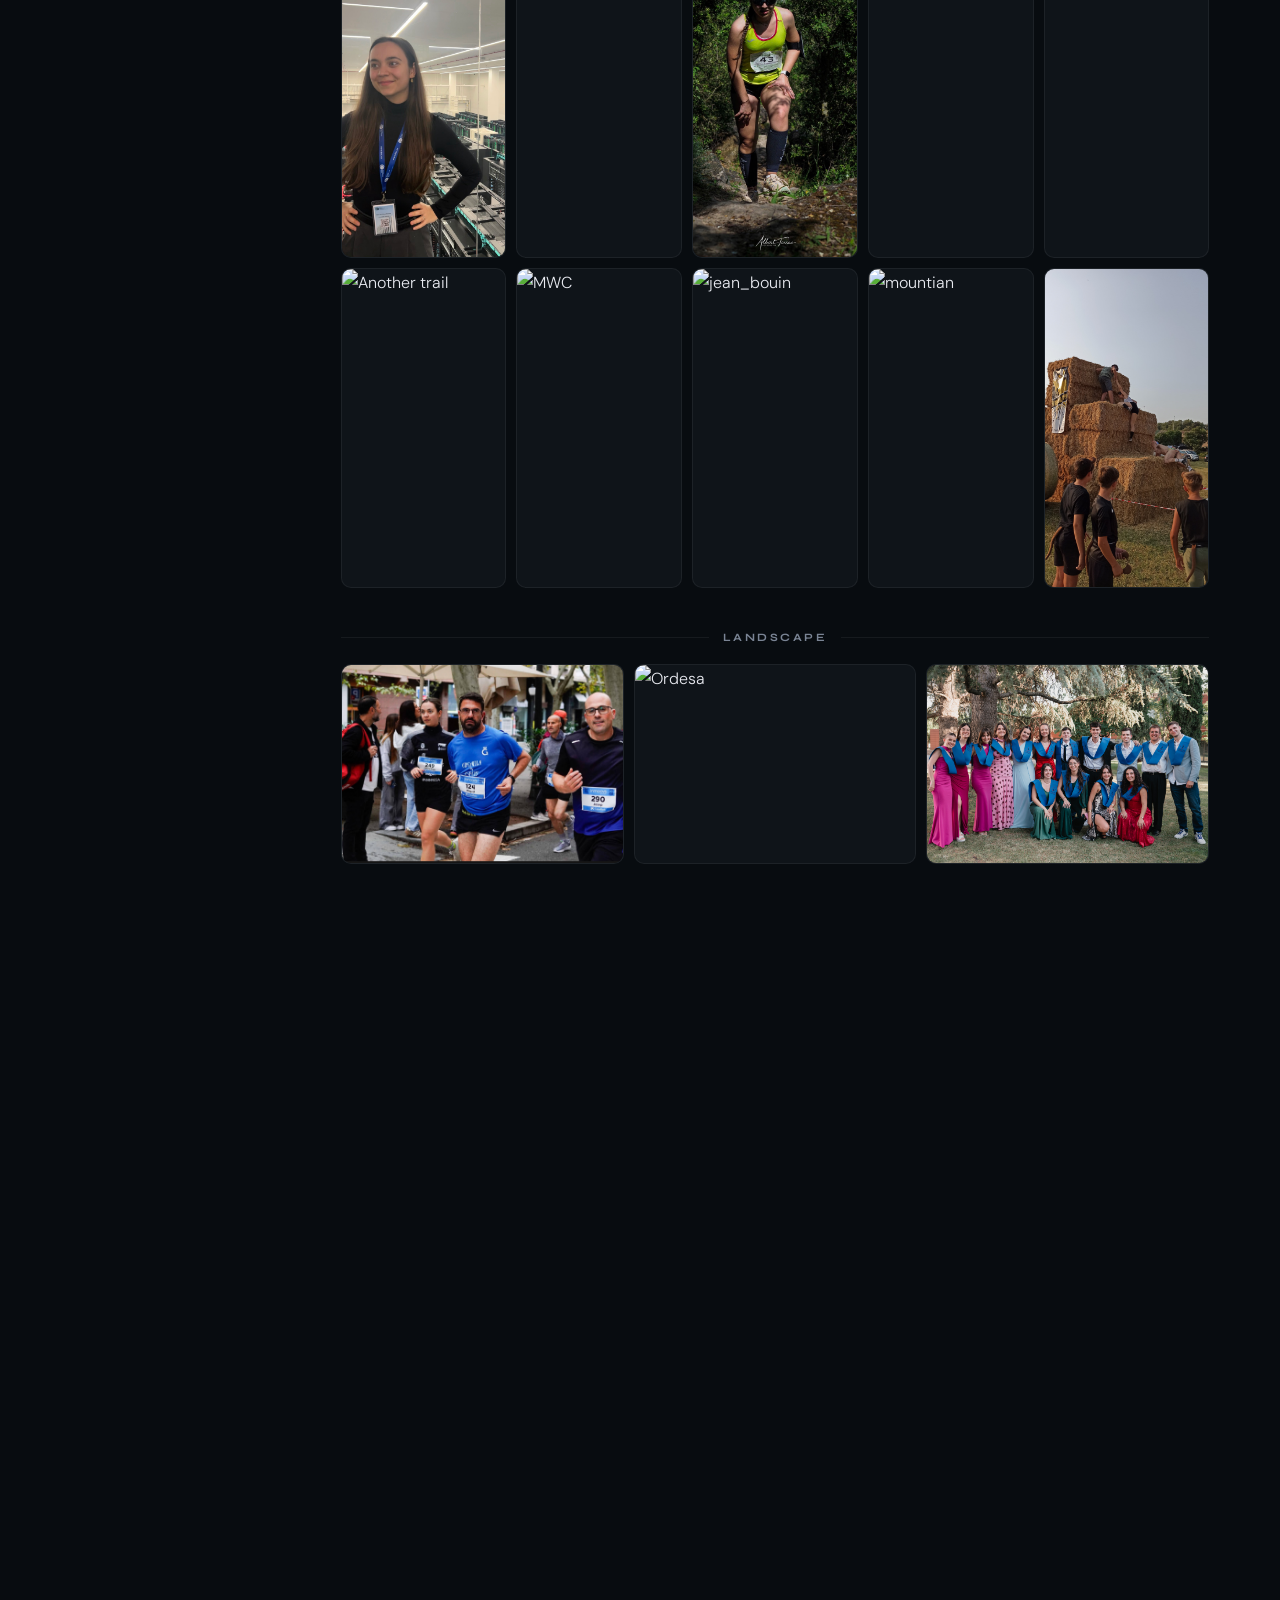
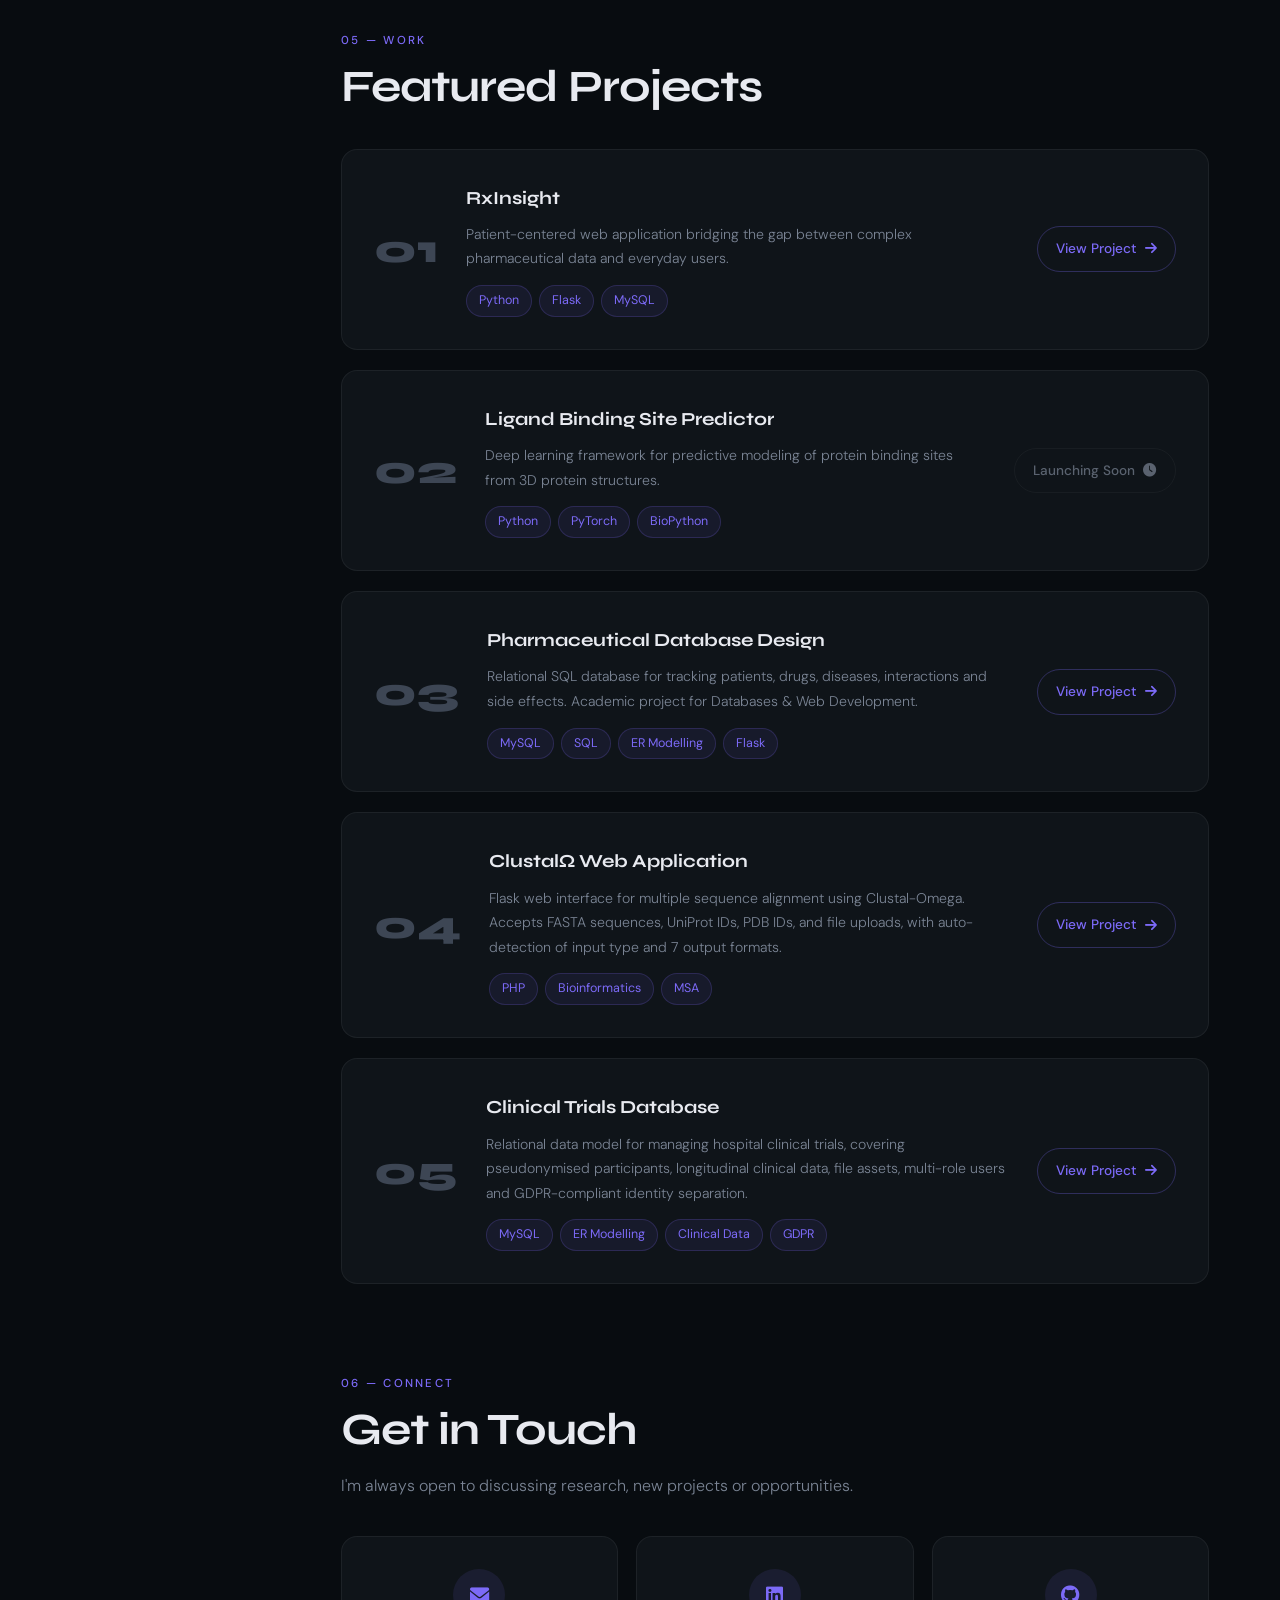
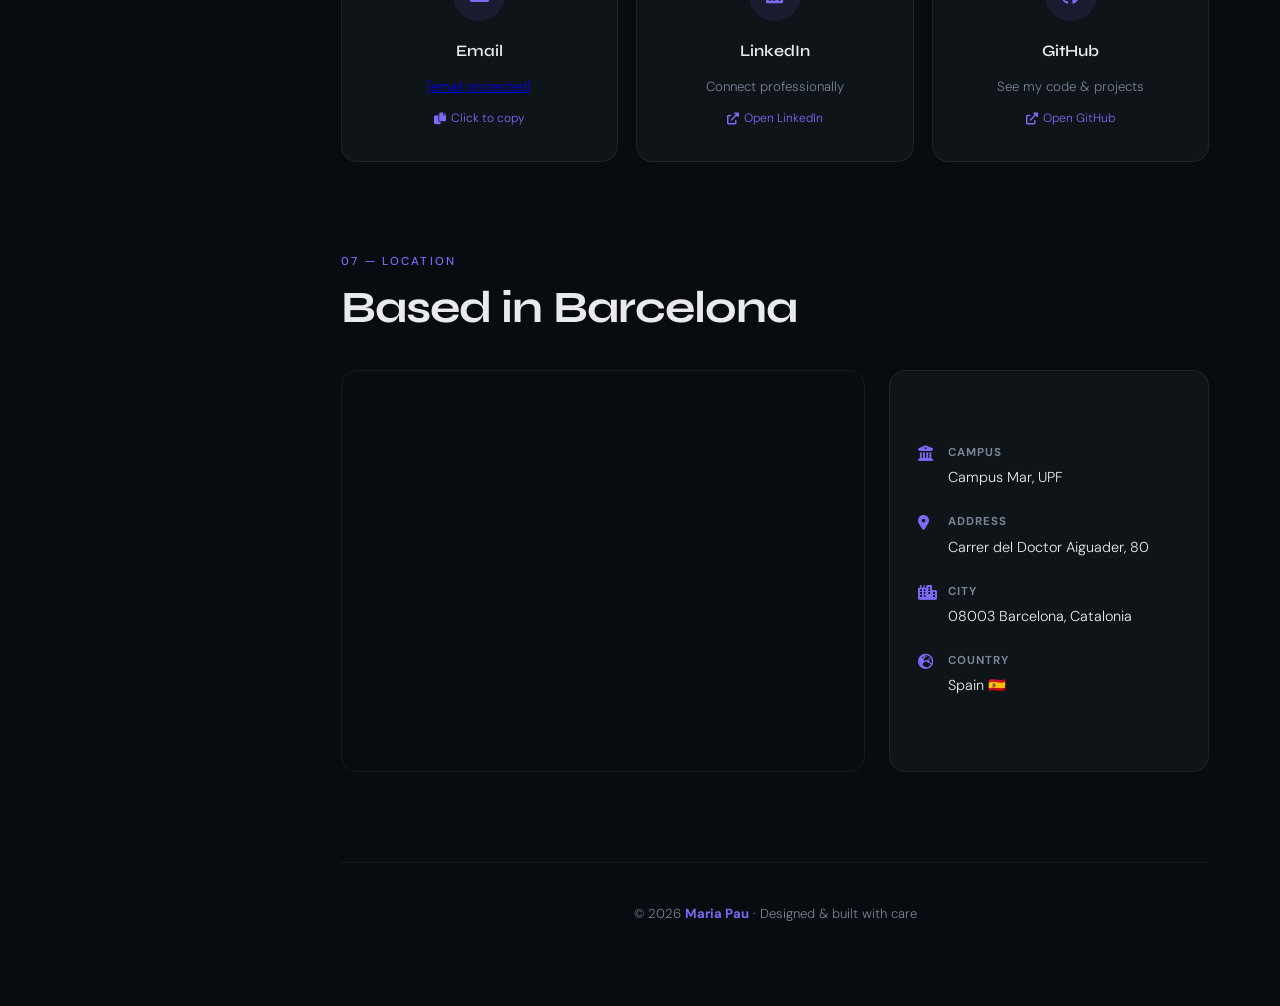
==== commit 794dc267: "added music" ====
--- a/portfolio/index.html
+++ b/portfolio/index.html
@@ -38,7 +38,7 @@
                 <a href="https://linkedin.com/in/mariapau-pijoan-manresa" target="_blank" title="LinkedIn" class="social-btn">
                     <i class="fab fa-linkedin"></i>
                 </a>
-                <a href="mailto:mppijoan@gmail.com" title="Email" class="social-btn">
+                <a href="/cdn-cgi/l/email-protection#563b26263f3c39373816313b373f3a7835393b" title="Email" class="social-btn">
                     <i class="fas fa-envelope"></i>
                 </a>
             </div>
@@ -48,6 +48,7 @@
             <ul>
                 <li><a href="#about" class="nav-link active"><span class="nav-icon"><i class="fas fa-home"></i></span><span class="nav-label">Home</span></a></li>
                 <li><a href="#about-bio" class="nav-link"><span class="nav-icon"><i class="fas fa-user"></i></span><span class="nav-label">About Me</span></a></li>
+                <li><a href="#music" class="nav-link"><span class="nav-icon"><i class="fas fa-headphones"></i></span><span class="nav-label">Music</span></a></li>
                 <li><a href="#resume" class="nav-link"><span class="nav-icon"><i class="fas fa-file-alt"></i></span><span class="nav-label">Resume</span></a></li>
                 <li><a href="#projects" class="nav-link"><span class="nav-icon"><i class="fas fa-code-branch"></i></span><span class="nav-label">Projects</span></a></li>
                 <li><a href="#contact" class="nav-link"><span class="nav-icon"><i class="fas fa-paper-plane"></i></span><span class="nav-label">Contact</span></a></li>
@@ -190,10 +191,76 @@
                 </div>
             </section>
 
+            <!-- MUSIC -->
+            <section id="music" class="section reveal">
+                <div class="section-label">02 — Sound</div>
+                <h2 class="section-title">What I listen to?</h2>
+                <p class="section-sub">Music is my ultimate battery pack. My playlists are basically a digital manifestation of ADHD: one minute I’m coding to high-velocity techno, the next I’m running up a trail fueled by a Disney power ballad, and I finish the day with classical piano to stop my brain from vibrating. It’s chaotic, it’s inconsistent, and no, I will not be taking questions on why The Little Mermaid follows a hardcore breakdown :)</p>
+
+                <div class="music-grid">
+
+                    <a href="https://open.spotify.com/playlist/1WW5HzxRn1jXX8juot6eWs" target="_blank" rel="noopener noreferrer" class="music-card">
+                        <div class="music-card-icon" style="background: linear-gradient(135deg, #1a1a2e, #e94560);">
+                            <i class="fas fa-bolt"></i>
+                        </div>
+                        <div class="music-card-body">
+                            <h4>Hardcore (⊙_◎) </h4>
+                            <p>High-energy, unfiltered, relentless. Perfect for long trail climbs.</p>
+                        </div>
+                        <span class="music-card-cta"><i class="fab fa-spotify"></i> Open playlist</span>
+                    </a>
+
+                    <a href="https://open.spotify.com/album/0bgjJ99UFbk0yBOzjJl7cq" target="_blank" rel="noopener noreferrer" class="music-card">
+                        <div class="music-card-icon" style="background: linear-gradient(135deg, #0f0c29, #302b63);">
+                            <i class="fas fa-wave-square"></i>
+                        </div>
+                        <div class="music-card-body">
+                            <h4>Techno (╯°□°）╯</h4>
+                            <p>Deep, hypnotic, repetitive. Gets me into a flow state when coding.</p>
+                        </div>
+                        <span class="music-card-cta"><i class="fab fa-spotify"></i> Open album</span>
+                    </a>
+
+                    <a href="https://open.spotify.com/album/0bgjJ99UFbk0yBOzjJl7cq" target="_blank" rel="noopener noreferrer" class="music-card">
+                        <div class="music-card-icon" style="background: linear-gradient(135deg, #2c3e50, #bdc3c7);">
+                            <i class="fas fa-music"></i>
+                        </div>
+                        <div class="music-card-body">
+                            <h4>Classical (￣▽￣)</h4>
+                            <p>From Bach to Debussy — when I need to think clearly and deeply.</p>
+                        </div>
+                        <span class="music-card-cta"><i class="fab fa-spotify"></i> Open album</span>
+                    </a>
+
+                    <a href="https://open.spotify.com/playlist/5D9MhaL3uazqhurqFh5JpN" target="_blank" rel="noopener noreferrer" class="music-card">
+                        <div class="music-card-icon" style="background: linear-gradient(135deg, #134e5e, #71b280);">
+                            <i class="fas fa-headphones"></i>
+                        </div>
+                        <div class="music-card-body">
+                            <h4>Chill (っ◕‿◕)っ</h4>
+                            <p>Soft, melancholic, atmospheric. Sunsets and long walks kind of music.</p>
+                        </div>
+                        <span class="music-card-cta"><i class="fab fa-spotify"></i> Open playlist</span>
+                    </a>
+
+                    <a href="https://open.spotify.com/playlist/6OJBQs9vWu8K8QFQlGm877" target="_blank" rel="noopener noreferrer" class="music-card">
+                        <div class="music-card-icon" style="background: linear-gradient(135deg, #1a6b8a, #f7c948);">
+                            <i class="fas fa-star"></i>
+                        </div>
+                        <div class="music-card-body">
+                            <h4>Disney (๑>ᴗ<๑)</h4>
+                            <p>No apologies. The classics hit different and you know it.</p>
+                        </div>
+                        <span class="music-card-cta"><i class="fab fa-spotify"></i> Open playlist</span>
+                    </a>
+
+                </div>
+            </section>
+
             <!-- SKILLS -->
             <section class="section reveal">
-                <div class="section-label">02 — Skills</div>
-                <h2 class="section-title">Technical Expertise</h2>
+                <div class="section-label">03 — Skills</div>
+                <h2 class="section-title">Technical expertise</h2>
                 <div class="skills-container">
 
                     <div class="skill-card">
@@ -249,7 +316,7 @@
 
             <!-- RESUME -->
             <section id="resume" class="section reveal">
-                <div class="section-label">03 — Experience</div>
+                <div class="section-label">04 — Experience</div>
                 <div class="section-header-row">
                     <h2 class="section-title">Resume</h2> 
                 </div>
@@ -310,7 +377,7 @@
 
             <!-- PROJECTS -->
             <section id="projects" class="section reveal">
-                <div class="section-label">04 — Work</div>
+                <div class="section-label">05 — Work</div>
                 <h2 class="section-title">Featured Projects</h2>
 
                 <div class="project-grid">
@@ -378,7 +445,7 @@
 
             <!-- CONTACT -->
             <section id="contact" class="section reveal">
-                <div class="section-label">05 — Connect</div>
+                <div class="section-label">06 — Connect</div>
                 <h2 class="section-title">Get in Touch</h2>
                 <p class="section-sub">I'm always open to discussing research, new projects or opportunities.</p>
 
@@ -386,7 +453,7 @@
                     <div class="contact-card" onclick="copyEmail()" id="copy-card" style="cursor:pointer;">
                         <div class="contact-icon"><i class="fas fa-envelope"></i></div>
                         <h3>Email</h3>
-                        <p id="email-address">mppijoan@gmail.com</p>
+                        <p id="email-address"><a href="/cdn-cgi/l/email-protection" class="__cf_email__" data-cfemail="c7aab7b7aeada8a6a987a0aaa6aeabe9a4a8aa">[email&#160;protected]</a></p>
                         <span class="copy-hint"><i class="fas fa-copy"></i> Click to copy</span>
                     </div>
 
@@ -408,7 +475,7 @@
 
             <!-- LOCATION -->
             <section id="location" class="section reveal">
-                <div class="section-label">06 — Location</div>
+                <div class="section-label">07 — Location</div>
                 <h2 class="section-title">Based in Barcelona</h2>
 
                 <div class="location-container">
@@ -461,7 +528,7 @@
                 <p>© 2026 <strong>Maria Pau</strong> · Designed &amp; built with care</p>
             </footer>
 
-        </div><!-- end content-wrapper -->
+        </div>
     </main>
 
     <script src="script.js"></script>
--- a/portfolio/style.css
+++ b/portfolio/style.css
@@ -1660,3 +1660,97 @@
     0%, 100% { opacity: 1; transform: scale(1); box-shadow: 0 0 0 0 rgba(79,196,207,0.5); }
     50%       { opacity: 0.7; transform: scale(1.2); box-shadow: 0 0 0 5px rgba(79,196,207,0); }
 }
+
+/* =============================================
+   MUSIC SECTION
+============================================= */
+.music-grid {
+    display: grid;
+    grid-template-columns: repeat(5, 1fr);
+    gap: 16px;
+    margin-top: 36px;
+}
+
+.music-card {
+    display: flex;
+    flex-direction: column;
+    background: var(--card-bg);
+    border: 1px solid var(--card-border);
+    border-radius: var(--radius);
+    overflow: hidden;
+    text-decoration: none;
+    color: inherit;
+    transition: transform 0.3s cubic-bezier(0.4,0,0.2,1),
+                box-shadow 0.3s cubic-bezier(0.4,0,0.2,1),
+                border-color 0.3s;
+    cursor: pointer;
+}
+
+.music-card:hover {
+    transform: translateY(-6px);
+    border-color: rgba(124,106,247,0.45);
+    box-shadow: 0 16px 40px rgba(0,0,0,0.4);
+}
+
+/* Coloured icon banner at top */
+.music-card-icon {
+    height: 90px;
+    display: flex;
+    align-items: center;
+    justify-content: center;
+    font-size: 2rem;
+    color: rgba(255,255,255,0.9);
+    transition: transform 0.3s ease;
+}
+.music-card:hover .music-card-icon {
+    transform: scale(1.08);
+}
+
+.music-card-body {
+    flex: 1;
+    padding: 16px 16px 8px;
+}
+.music-card-body h4 {
+    font-family: 'Syne', sans-serif;
+    font-size: 0.95rem;
+    font-weight: 700;
+    color: var(--text);
+    margin-bottom: 6px;
+}
+.music-card-body p {
+    font-size: 0.78rem;
+    color: var(--text-dim);
+    line-height: 1.55;
+    margin: 0;
+}
+
+/* Spotify CTA at bottom */
+.music-card-cta {
+    display: flex;
+    align-items: center;
+    gap: 7px;
+    padding: 10px 16px;
+    font-size: 0.75rem;
+    font-weight: 600;
+    color: #1db954;
+    letter-spacing: 0.03em;
+    border-top: 1px solid var(--card-border);
+    transition: background 0.2s;
+}
+.music-card:hover .music-card-cta {
+    background: rgba(29,185,84,0.08);
+}
+.music-card-cta i {
+    font-size: 0.9rem;
+}
+
+/* Responsive */
+@media (max-width: 1100px) {
+    .music-grid { grid-template-columns: repeat(3, 1fr); }
+}
+@media (max-width: 700px) {
+    .music-grid { grid-template-columns: repeat(2, 1fr); }
+}
+@media (max-width: 420px) {
+    .music-grid { grid-template-columns: 1fr; }
+}
